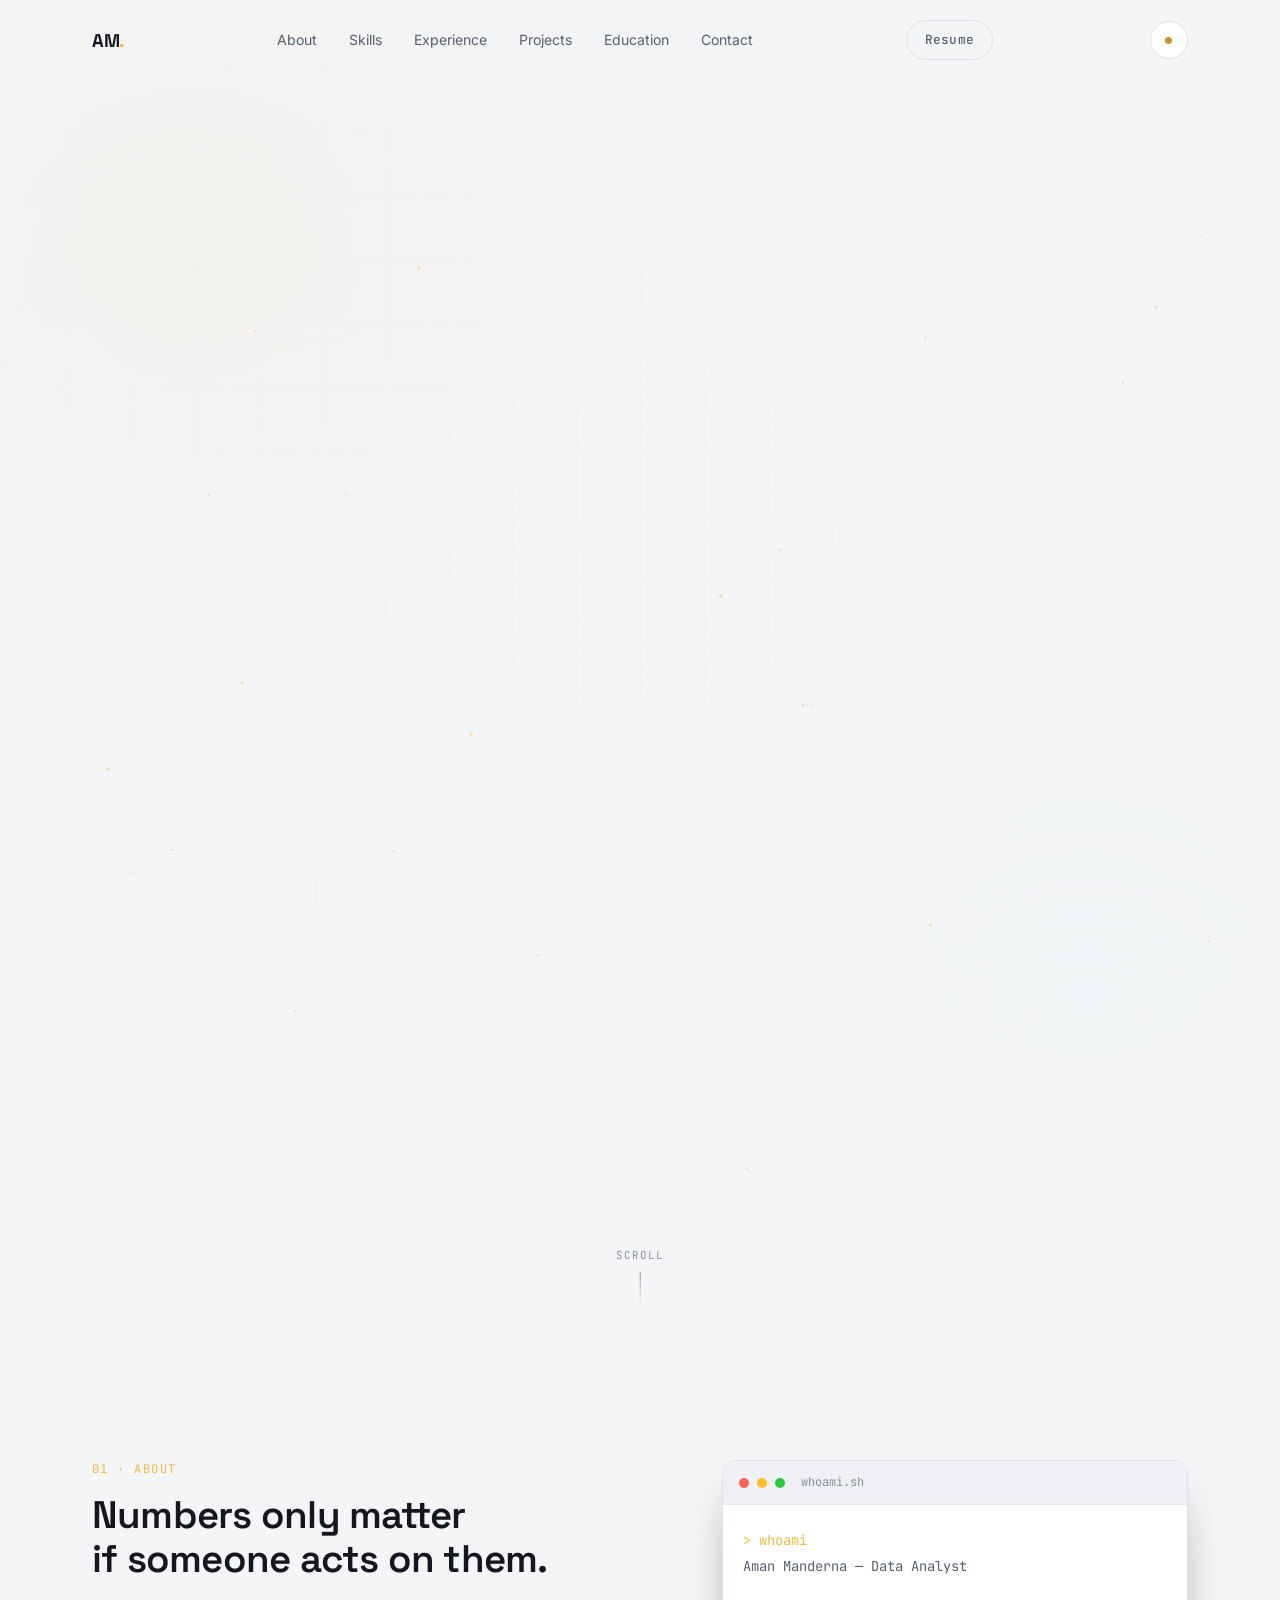
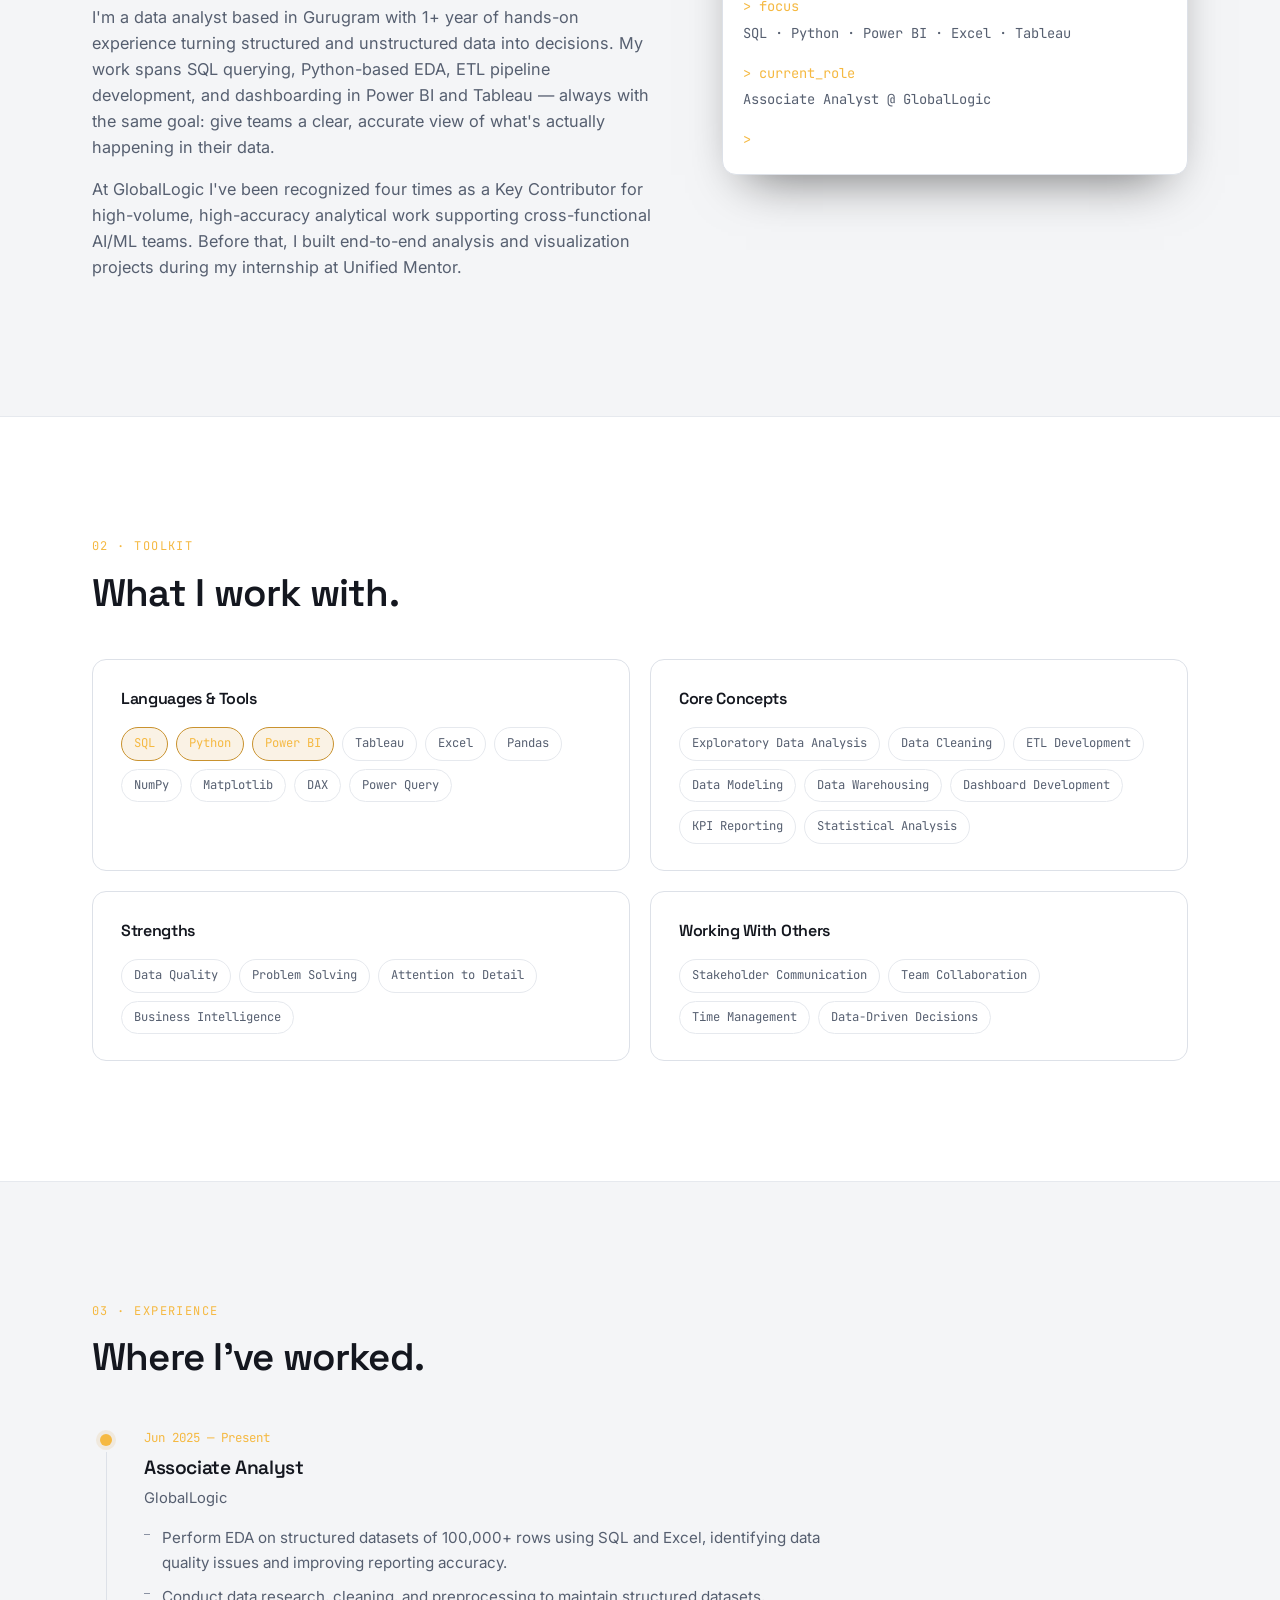
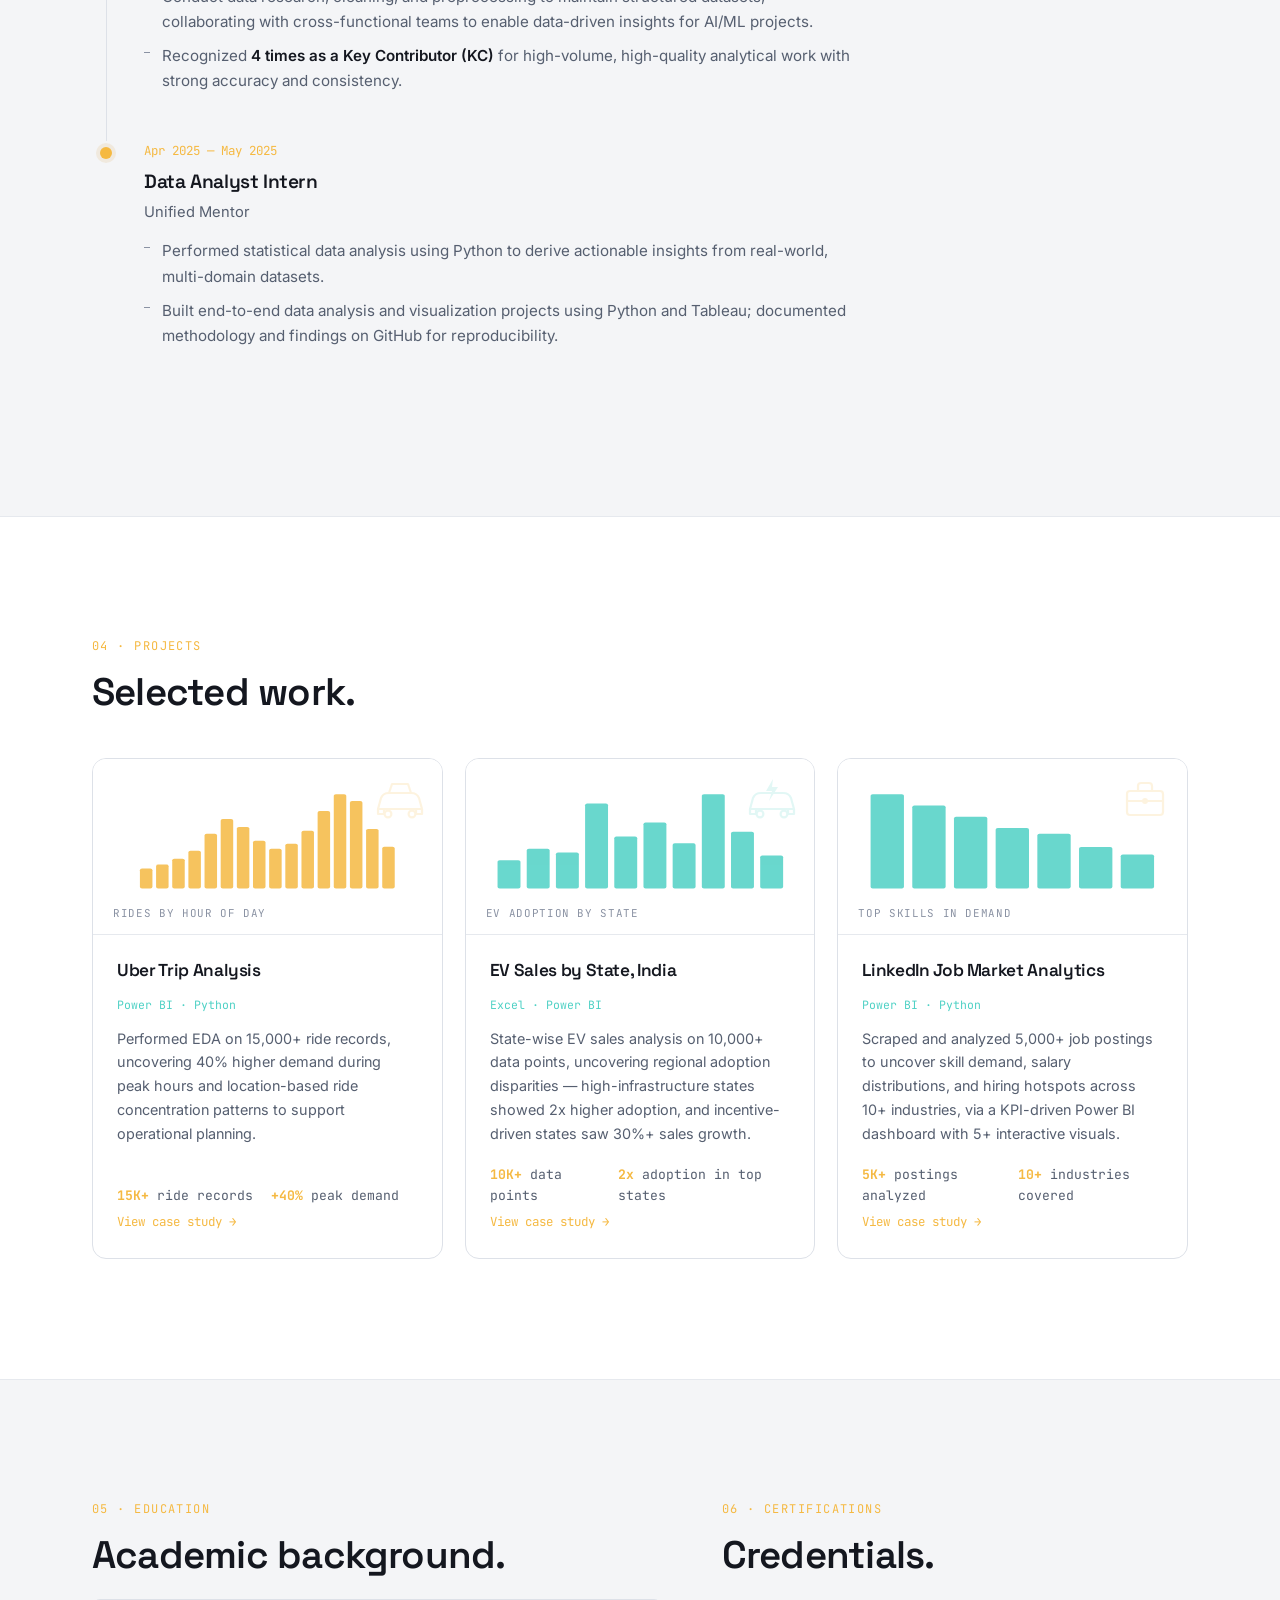
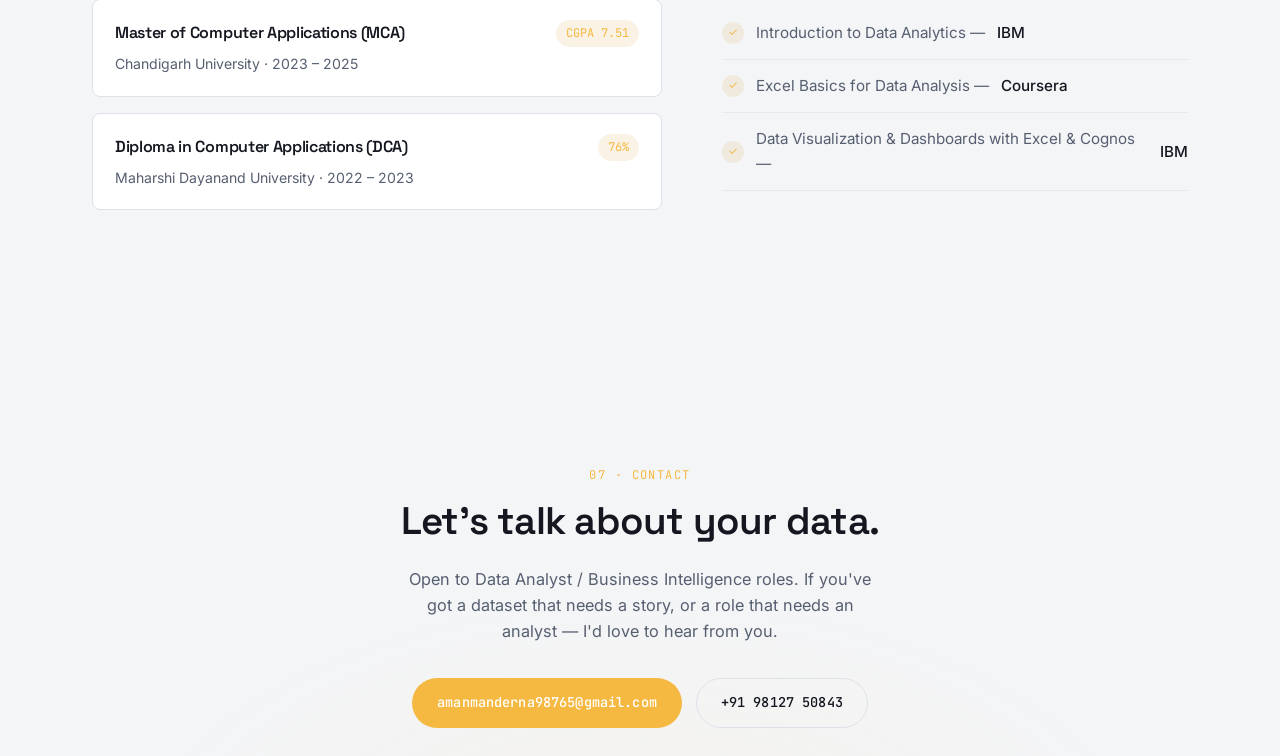
==== index.html @ 49b75676 "Add files via upload" ====
<!DOCTYPE html>
<html lang="en">
<head>
<script>
  (function(){
    try{
      var t = localStorage.getItem('aman-theme');
      if(!t){ t = window.matchMedia('(prefers-color-scheme: light)').matches ? 'light' : 'dark'; }
      if(t === 'light'){ document.documentElement.setAttribute('data-theme', 'light'); }
    }catch(e){}
  })();
</script>
<meta charset="UTF-8">
<meta name="viewport" content="width=device-width, initial-scale=1.0">
<title>Aman Manderna — Data Analyst</title>
<meta name="description" content="Aman Manderna — Data Analyst specializing in SQL, Python, Power BI and dashboard development.">
<link rel="preconnect" href="https://fonts.googleapis.com">
<link rel="preconnect" href="https://fonts.gstatic.com" crossorigin>
<link href="https://fonts.googleapis.com/css2?family=Space+Grotesk:wght@400;500;600;700&family=Inter:wght@400;500;600&family=JetBrains+Mono:wght@400;500;600&display=swap" rel="stylesheet">
<link rel="stylesheet" href="style.css">

<!-- Google tag (gtag.js) -->
<script async src="https://www.googletagmanager.com/gtag/js?id=G-N0T9WGLBBM"></script>
<script>
  window.dataLayer = window.dataLayer || [];
  function gtag(){dataLayer.push(arguments);}
  gtag('js', new Date());
  gtag('config', 'G-N0T9WGLBBM');
</script>
</head>
<body>

<div class="grain"></div>

<!-- ============ NAV ============ -->
<nav class="nav" id="nav">
  <div class="nav-inner">
    <a href="#top" class="logo">AM<span class="logo-dot">.</span></a>
    <ul class="nav-links">
      <li><a href="#about">About</a></li>
      <li><a href="#skills">Skills</a></li>
      <li><a href="#experience">Experience</a></li>
      <li><a href="#projects">Projects</a></li>
      <li><a href="#education">Education</a></li>
      <li><a href="#contact">Contact</a></li>
    </ul>
    <a href="assets/Aman_Manderna_Resume.pdf" download class="btn btn-ghost nav-cta">Resume</a>
    <button class="theme-toggle" id="themeToggle" aria-label="Toggle day/night mode">
      <svg class="icon-moon" viewBox="0 0 24 24" fill="currentColor"><path d="M21 12.79A9 9 0 1 1 11.21 3 7 7 0 0 0 21 12.79z"/></svg>
      <svg class="icon-sun" viewBox="0 0 24 24" fill="currentColor"><circle cx="12" cy="12" r="5"/><path d="M12 1v3M12 20v3M4.22 4.22l2.12 2.12M17.66 17.66l2.12 2.12M1 12h3M20 12h3M4.22 19.78l2.12-2.12M17.66 6.34l2.12-2.12"/></svg>
    </button>
    <button class="nav-toggle" id="navToggle" aria-label="Toggle menu">
      <span></span><span></span><span></span>
    </button>
  </div>
</nav>

<!-- ============ HERO ============ -->
<header class="hero" id="top">
  <div class="hero-video-wrap">
    <video class="hero-video" autoplay muted loop playsinline preload="auto">
      <source src="assets/hero-video.mp4" type="video/mp4">
    </video>
    <div class="hero-video-scrim"></div>
  </div>
  <canvas id="particles" class="particles"></canvas>
  <div class="hero-inner">
    <div class="hero-left">
      <p class="eyebrow"><span class="status-dot"></span>Available for opportunities</p>
      <h1 class="hero-title">Aman<br>Manderna</h1>
      <p class="hero-role">Data Analyst — SQL · Python · Power BI</p>
      <p class="hero-sub">I turn raw, messy, six-figure-row datasets into dashboards and decisions.
      Currently analyzing 100K+ record datasets at GlobalLogic, with a track record of cutting
      processing time by 75% and lifting KPI tracking accuracy by 35%.</p>
      <div class="hero-cta">
        <a href="#projects" class="btn btn-primary">View Projects</a>
        <a href="assets/Aman_Manderna_Resume.pdf" download class="btn btn-outline">Download Résumé</a>
      </div>
      <div class="hero-links">
        <a href="mailto:amanmanderna98765@gmail.com" aria-label="Email">Email</a>
        <span class="dot-sep">·</span>
        <a href="https://linkedin.com/in/AmanManderna" target="_blank" rel="noopener" aria-label="LinkedIn">LinkedIn</a>
        <span class="dot-sep">·</span>
        <a href="https://github.com/AmanManderna" target="_blank" rel="noopener" aria-label="GitHub">GitHub</a>
      </div>
    </div>

    <div class="hero-right">
      <div class="dashboard-card" id="dashCard">
        <div class="dashboard-head">
          <div class="dash-title">
            <span class="pulse"></span>
            <span>impact_metrics.live</span>
          </div>
          <div class="dash-tag">real-time</div>
        </div>

        <div class="stat-grid">
          <div class="stat">
            <div class="stat-num" data-count="75" data-suffix="%">0%</div>
            <div class="stat-label">Faster data pipelines</div>
          </div>
          <div class="stat">
            <div class="stat-num" data-count="60" data-suffix="%">0%</div>
            <div class="stat-label">ETL efficiency gained</div>
          </div>
          <div class="stat">
            <div class="stat-num" data-count="35" data-suffix="%">0%</div>
            <div class="stat-label">KPI tracking accuracy</div>
          </div>
          <div class="stat">
            <div class="stat-num" data-count="100" data-suffix="K+">0</div>
            <div class="stat-label">Rows analyzed</div>
          </div>
        </div>

        <div class="chart-wrap">
          <div class="chart-label">
            <span>Rows processed / month</span>
            <span class="chart-trend">▲ 40%</span>
          </div>
          <svg viewBox="0 0 320 90" class="mini-chart" preserveAspectRatio="none">
            <defs>
              <linearGradient id="chartFill" x1="0" y1="0" x2="0" y2="1">
                <stop offset="0%" stop-color="var(--accent)" stop-opacity="0.35"/>
                <stop offset="100%" stop-color="var(--accent)" stop-opacity="0"/>
              </linearGradient>
            </defs>
            <polyline class="chart-area" fill="url(#chartFill)"
              points="0,70 40,64 80,66 120,50 160,52 200,34 240,38 280,18 320,12 320,90 0,90" />
            <polyline class="chart-line" fill="none"
              points="0,70 40,64 80,66 120,50 160,52 200,34 240,38 280,18 320,12" />
          </svg>
        </div>
      </div>
    </div>
  </div>
  <div class="scroll-cue"><span>scroll</span><div class="scroll-line"></div></div>
</header>

<main>

<!-- ============ ABOUT ============ -->
<section class="section" id="about">
  <div class="section-inner about-grid">
    <div class="section-head">
      <p class="eyebrow-sm">01 · About</p>
      <h2 class="section-title">Numbers only matter<br>if someone acts on them.</h2>
      <p class="section-text">
        I'm a data analyst based in Gurugram with 1+ year of hands-on experience turning
        structured and unstructured data into decisions. My work spans SQL querying, Python-based
        EDA, ETL pipeline development, and dashboarding in Power BI and Tableau — always with the
        same goal: give teams a clear, accurate view of what's actually happening in their data.
      </p>
      <p class="section-text">
        At GlobalLogic I've been recognized four times as a Key Contributor for high-volume,
        high-accuracy analytical work supporting cross-functional AI/ML teams. Before that, I
        built end-to-end analysis and visualization projects during my internship at Unified Mentor.
      </p>
    </div>

    <div class="terminal">
      <div class="terminal-bar">
        <span class="dot red"></span><span class="dot yellow"></span><span class="dot green"></span>
        <span class="terminal-title">whoami.sh</span>
      </div>
      <div class="terminal-body" id="terminalBody"></div>
    </div>
  </div>
</section>

<!-- ============ SKILLS ============ -->
<section class="section section-alt" id="skills">
  <div class="section-inner">
    <p class="eyebrow-sm">02 · Toolkit</p>
    <h2 class="section-title">What I work with.</h2>

    <div class="skills-grid">
      <div class="skill-card">
        <h3>Languages &amp; Tools</h3>
        <div class="tags">
          <span class="tag tag-accent">SQL</span>
          <span class="tag tag-accent">Python</span>
          <span class="tag tag-accent">Power BI</span>
          <span class="tag">Tableau</span>
          <span class="tag">Excel</span>
          <span class="tag">Pandas</span>
          <span class="tag">NumPy</span>
          <span class="tag">Matplotlib</span>
          <span class="tag">DAX</span>
          <span class="tag">Power Query</span>
        </div>
      </div>

      <div class="skill-card">
        <h3>Core Concepts</h3>
        <div class="tags">
          <span class="tag">Exploratory Data Analysis</span>
          <span class="tag">Data Cleaning</span>
          <span class="tag">ETL Development</span>
          <span class="tag">Data Modeling</span>
          <span class="tag">Data Warehousing</span>
          <span class="tag">Dashboard Development</span>
          <span class="tag">KPI Reporting</span>
          <span class="tag">Statistical Analysis</span>
        </div>
      </div>

      <div class="skill-card">
        <h3>Strengths</h3>
        <div class="tags">
          <span class="tag">Data Quality</span>
          <span class="tag">Problem Solving</span>
          <span class="tag">Attention to Detail</span>
          <span class="tag">Business Intelligence</span>
        </div>
      </div>

      <div class="skill-card">
        <h3>Working With Others</h3>
        <div class="tags">
          <span class="tag">Stakeholder Communication</span>
          <span class="tag">Team Collaboration</span>
          <span class="tag">Time Management</span>
          <span class="tag">Data-Driven Decisions</span>
        </div>
      </div>
    </div>
  </div>
</section>

<!-- ============ EXPERIENCE ============ -->
<section class="section" id="experience">
  <div class="section-inner">
    <p class="eyebrow-sm">03 · Experience</p>
    <h2 class="section-title">Where I've worked.</h2>

    <div class="timeline">
      <div class="timeline-item">
        <div class="timeline-marker">
          <span class="timeline-dot"></span>
          <span class="timeline-track"></span>
        </div>
        <div class="timeline-content">
          <div class="timeline-date">Jun 2025 — Present</div>
          <h3 class="timeline-role">Associate Analyst</h3>
          <div class="timeline-org">GlobalLogic</div>
          <ul class="timeline-list">
            <li>Perform EDA on structured datasets of 100,000+ rows using SQL and Excel, identifying data quality issues and improving reporting accuracy.</li>
            <li>Conduct data research, cleaning, and preprocessing to maintain structured datasets, collaborating with cross-functional teams to enable data-driven insights for AI/ML projects.</li>
            <li>Recognized <strong>4 times as a Key Contributor (KC)</strong> for high-volume, high-quality analytical work with strong accuracy and consistency.</li>
          </ul>
        </div>
      </div>

      <div class="timeline-item">
        <div class="timeline-marker">
          <span class="timeline-dot"></span>
        </div>
        <div class="timeline-content">
          <div class="timeline-date">Apr 2025 — May 2025</div>
          <h3 class="timeline-role">Data Analyst Intern</h3>
          <div class="timeline-org">Unified Mentor</div>
          <ul class="timeline-list">
            <li>Performed statistical data analysis using Python to derive actionable insights from real-world, multi-domain datasets.</li>
            <li>Built end-to-end data analysis and visualization projects using Python and Tableau; documented methodology and findings on GitHub for reproducibility.</li>
          </ul>
        </div>
      </div>
    </div>
  </div>
</section>

<!-- ============ PROJECTS ============ -->
<section class="section section-alt" id="projects">
  <div class="section-inner">
    <p class="eyebrow-sm">04 · Projects</p>
    <h2 class="section-title">Selected work.</h2>

    <div class="projects-grid">

      <!-- Project 1 -->
      <article class="project-card project-card-link">
        <a href="project-uber.html" class="project-card-anchor" aria-label="View Uber Trip Analysis case study"></a>
        <div class="project-visual">
          <svg viewBox="0 0 56 56" class="project-visual-icon" style="color: var(--accent)" fill="none" stroke="currentColor" stroke-width="2.2" stroke-linecap="round" stroke-linejoin="round">
            <path d="M6 38 L9 27 Q11 22 17 22 L39 22 Q45 22 47 27 L50 38"/>
            <path d="M6 38 L6 43 L12 43 L12 38 M44 38 L44 43 L50 43 L50 38"/>
            <path d="M6 38 L50 38"/>
            <circle cx="16" cy="43" r="3.4"/>
            <circle cx="40" cy="43" r="3.4"/>
            <path d="M17 22 L20 13 L36 13 L39 22"/>
          </svg>
          <svg viewBox="0 0 300 140" class="project-chart" preserveAspectRatio="none">
            <g class="bars bars-uber"></g>
          </svg>
          <div class="project-visual-label">Rides by hour of day</div>
        </div>
        <div class="project-body">
          <div class="project-top">
            <h3>Uber Trip Analysis</h3>
            <span class="project-tools">Power BI · Python</span>
          </div>
          <p>Performed EDA on 15,000+ ride records, uncovering 40% higher demand during peak
          hours and location-based ride concentration patterns to support operational planning.</p>
          <div class="project-stats">
            <span><strong>15K+</strong> ride records</span>
            <span><strong>+40%</strong> peak demand</span>
          </div>
          <span class="project-cta">View case study →</span>
        </div>
      </article>

      <!-- Project 2 -->
      <article class="project-card project-card-link">
        <a href="project-ev.html" class="project-card-anchor" aria-label="View EV Sales case study"></a>
        <div class="project-visual">
          <svg viewBox="0 0 56 56" class="project-visual-icon" style="color: var(--cyan)" fill="none" stroke="currentColor" stroke-width="2.2" stroke-linecap="round" stroke-linejoin="round">
            <path d="M6 38 L9 27 Q11 22 17 22 L39 22 Q45 22 47 27 L50 38"/>
            <path d="M6 38 L6 43 L12 43 L12 38 M44 38 L44 43 L50 43 L50 38"/>
            <path d="M6 38 L50 38"/>
            <circle cx="16" cy="43" r="3.4"/>
            <circle cx="40" cy="43" r="3.4"/>
            <path d="M29 8 L22 20 L28 20 L25 30 L34 16 L28 16 Z" fill="currentColor" stroke="none"/>
          </svg>
          <svg viewBox="0 0 300 140" class="project-chart" preserveAspectRatio="none">
            <g class="bars bars-ev"></g>
          </svg>
          <div class="project-visual-label">EV adoption by state</div>
        </div>
        <div class="project-body">
          <div class="project-top">
            <h3>EV Sales by State, India</h3>
            <span class="project-tools">Excel · Power BI</span>
          </div>
          <p>State-wise EV sales analysis on 10,000+ data points, uncovering regional adoption
          disparities — high-infrastructure states showed 2x higher adoption, and incentive-driven
          states saw 30%+ sales growth.</p>
          <div class="project-stats">
            <span><strong>10K+</strong> data points</span>
            <span><strong>2x</strong> adoption in top states</span>
          </div>
          <span class="project-cta">View case study →</span>
        </div>
      </article>

      <!-- Project 3 -->
      <article class="project-card project-card-link">
        <a href="project-linkedin.html" class="project-card-anchor" aria-label="View LinkedIn Job Market Analytics case study"></a>
        <div class="project-visual">
          <svg viewBox="0 0 56 56" class="project-visual-icon" style="color: var(--accent)" fill="none" stroke="currentColor" stroke-width="2.2" stroke-linecap="round" stroke-linejoin="round">
            <rect x="10" y="20" width="36" height="24" rx="3"/>
            <path d="M21 20 L21 15 Q21 12 24 12 L32 12 Q35 12 35 15 L35 20"/>
            <path d="M10 30 L46 30"/>
            <circle cx="28" cy="30" r="3" fill="currentColor" stroke="none"/>
          </svg>
          <svg viewBox="0 0 300 140" class="project-chart" preserveAspectRatio="none">
            <g class="bars bars-linkedin"></g>
          </svg>
          <div class="project-visual-label">Top skills in demand</div>
        </div>
        <div class="project-body">
          <div class="project-top">
            <h3>LinkedIn Job Market Analytics</h3>
            <span class="project-tools">Power BI · Python</span>
          </div>
          <p>Scraped and analyzed 5,000+ job postings to uncover skill demand, salary
          distributions, and hiring hotspots across 10+ industries, via a KPI-driven Power BI
          dashboard with 5+ interactive visuals.</p>
          <div class="project-stats">
            <span><strong>5K+</strong> postings analyzed</span>
            <span><strong>10+</strong> industries covered</span>
          </div>
          <span class="project-cta">View case study →</span>
        </div>
      </article>

    </div>
  </div>
</section>

<!-- ============ EDUCATION & CERTS ============ -->
<section class="section" id="education">
  <div class="section-inner edu-grid">
    <div>
      <p class="eyebrow-sm">05 · Education</p>
      <h2 class="section-title">Academic background.</h2>

      <div class="edu-card">
        <div class="edu-top">
          <h3>Master of Computer Applications (MCA)</h3>
          <span class="edu-score">CGPA 7.51</span>
        </div>
        <div class="edu-org">Chandigarh University · 2023 – 2025</div>
      </div>

      <div class="edu-card">
        <div class="edu-top">
          <h3>Diploma in Computer Applications (DCA)</h3>
          <span class="edu-score">76%</span>
        </div>
        <div class="edu-org">Maharshi Dayanand University · 2022 – 2023</div>
      </div>
    </div>

    <div>
      <p class="eyebrow-sm">06 · Certifications</p>
      <h2 class="section-title">Credentials.</h2>
      <ul class="cert-list">
        <li><span class="cert-mark">✓</span> Introduction to Data Analytics — <em>IBM</em></li>
        <li><span class="cert-mark">✓</span> Excel Basics for Data Analysis — <em>Coursera</em></li>
        <li><span class="cert-mark">✓</span> Data Visualization &amp; Dashboards with Excel &amp; Cognos — <em>IBM</em></li>
      </ul>
    </div>
  </div>
</section>

<!-- ============ CONTACT ============ -->
<section class="section contact" id="contact">
  <div class="section-inner contact-inner">
    <p class="eyebrow-sm">07 · Contact</p>
    <h2 class="section-title contact-title">Let's talk about your data.</h2>
    <p class="section-text contact-text">
      Open to Data Analyst / Business Intelligence roles. If you've got a dataset that needs a
      story, or a role that needs an analyst — I'd love to hear from you.
    </p>
    <div class="contact-actions">
      <a href="mailto:amanmanderna98765@gmail.com" class="btn btn-primary">amanmanderna98765@gmail.com</a>
      <a href="tel:+919812750843" class="btn btn-outline">+91 98127 50843</a>
    </div>
    <div class="contact-socials">
      <a href="https://linkedin.com/in/AmanManderna" target="_blank" rel="noopener">LinkedIn ↗</a>
      <a href="https://github.com/AmanManderna" target="_blank" rel="noopener">GitHub ↗</a>
      <a href="assets/Aman_Manderna_Resume.pdf" download>Download Résumé ↓</a>
    </div>
  </div>
</section>

</main>

<footer class="footer">
  <div class="footer-inner">
    <span>© 2026 Aman Manderna</span>
    <span class="footer-loc">Gurugram, Haryana, India</span>
  </div>
</footer>

<script src="script.js"></script>
</body>
</html>
---- style.css ----
/* ==========================================================================
   TOKENS
   ========================================================================== */
:root{
  --bg: #0a0d13;
  --bg-alt: #0d1119;
  --surface: #12161f;
  --surface-2: #171c28;
  --border: #232838;
  --border-soft: #1b202e;

  --text: #e9ebf1;
  --text-muted: #8b93a7;
  --text-dim: #565f75;

  --accent: #f5b942;
  --accent-dim: #b9903a;
  --accent-soft: rgba(245, 185, 66, 0.12);
  --cyan: #4fd1c5;
  --cyan-soft: rgba(79, 209, 197, 0.12);

  --font-display: 'Space Grotesk', sans-serif;
  --font-body: 'Inter', sans-serif;
  --font-mono: 'JetBrains Mono', monospace;

  --container: 1160px;
  --radius: 14px;
  --radius-sm: 8px;

  --ease: cubic-bezier(.16,.84,.44,1);
}

@media (prefers-reduced-motion: reduce){
  *{ animation-duration: 0.01ms !important; animation-iteration-count: 1 !important; transition-duration: 0.01ms !important; scroll-behavior: auto !important; }
}

/* ==========================================================================
   LIGHT MODE (day) — toggled via [data-theme="light"] on <html>
   ========================================================================== */
[data-theme="light"]{
  --bg: #f4f5f7;
  --bg-alt: #ffffff;
  --surface: #ffffff;
  --surface-2: #eef0f3;
  --border: #dde1e8;
  --border-soft: #e6e9ee;

  --text: #14171f;
  --text-muted: #565f70;
  --text-dim: #8a92a3;

  --accent-dim: #c9922e;
  --accent-soft: rgba(212, 150, 40, 0.12);
  --cyan-soft: rgba(30, 150, 140, 0.12);
}
[data-theme="light"] body{ background: var(--bg); }
[data-theme="light"] .grain{ opacity: 0.02; }
[data-theme="light"] .hero-video{ filter: saturate(0.7) brightness(0.7) contrast(1.05); }
[data-theme="light"] .hero-video-scrim{
  background:
    linear-gradient(180deg, rgba(244,245,247,0.6) 0%, rgba(244,245,247,0.82) 55%, var(--bg) 100%),
    radial-gradient(ellipse 60% 50% at 15% 20%, rgba(212,150,40,0.10), transparent 60%),
    radial-gradient(ellipse 55% 45% at 85% 75%, rgba(30,150,140,0.10), transparent 60%);
}
[data-theme="light"] .nav.scrolled{ background: rgba(244,245,247,0.85); }
[data-theme="light"] .btn-primary{ color: #ffffff; }
[data-theme="light"] .terminal-body{ color: #0d7d73; }
[data-theme="light"] ::selection{ background: var(--accent-soft); color: #8a5f1a; }

/* ==========================================================================
   RESET / BASE
   ========================================================================== */
*, *::before, *::after{ box-sizing: border-box; margin: 0; padding: 0; }

html{ scroll-behavior: smooth; }

body{
  background: var(--bg);
  color: var(--text);
  font-family: var(--font-body);
  font-size: 16px;
  line-height: 1.6;
  -webkit-font-smoothing: antialiased;
  overflow-x: hidden;
}

img, svg{ display: block; max-width: 100%; }

a{ color: inherit; text-decoration: none; }

ul{ list-style: none; }

:focus-visible{
  outline: 2px solid var(--accent);
  outline-offset: 3px;
  border-radius: 4px;
}

::selection{ background: var(--accent-soft); color: var(--accent); }

.grain{
  position: fixed; inset: 0; pointer-events: none; z-index: 999;
  opacity: 0.025; mix-blend-mode: overlay;
  background-image: url("data:image/svg+xml,%3Csvg xmlns='http://www.w3.org/2000/svg' width='120' height='120'%3E%3Cfilter id='n'%3E%3CfeTurbulence type='fractalNoise' baseFrequency='0.9' numOctaves='2' stitchTiles='stitch'/%3E%3C/filter%3E%3Crect width='100%25' height='100%25' filter='url(%23n)'/%3E%3C/svg%3E");
}

/* ==========================================================================
   TYPE
   ========================================================================== */
h1, h2, h3{ font-family: var(--font-display); font-weight: 600; letter-spacing: -0.02em; color: var(--text); }

.eyebrow-sm{
  font-family: var(--font-mono);
  font-size: 0.75rem;
  letter-spacing: 0.12em;
  text-transform: uppercase;
  color: var(--accent);
  margin-bottom: 14px;
}

.section-title{
  font-size: clamp(1.7rem, 3vw, 2.4rem);
  line-height: 1.15;
  margin-bottom: 22px;
  max-width: 640px;
}

.section-text{
  color: var(--text-muted);
  font-size: 1.02rem;
  max-width: 560px;
  margin-bottom: 16px;
}

/* ==========================================================================
   LAYOUT HELPERS
   ========================================================================== */
.section{ padding: 120px 0; position: relative; }
.section-alt{ background: var(--bg-alt); border-top: 1px solid var(--border-soft); border-bottom: 1px solid var(--border-soft); }
.section-inner{ max-width: var(--container); margin: 0 auto; padding: 0 32px; }

/* ==========================================================================
   BUTTONS
   ========================================================================== */
.btn{
  display: inline-flex; align-items: center; gap: 8px;
  padding: 13px 24px;
  border-radius: 999px;
  font-family: var(--font-mono);
  font-size: 0.85rem;
  font-weight: 500;
  letter-spacing: 0.01em;
  transition: transform 0.25s var(--ease), background 0.25s var(--ease), border-color 0.25s var(--ease), color .25s var(--ease);
  white-space: nowrap;
  cursor: pointer;
  border: 1px solid transparent;
}
.btn:hover{ transform: translateY(-2px); }

.btn-primary{ background: var(--accent); color: #14100a; }
.btn-primary:hover{ background: #ffc75c; }

.btn-outline{ border-color: var(--border); color: var(--text); }
.btn-outline:hover{ border-color: var(--accent); color: var(--accent); }

.btn-ghost{ border-color: var(--border); color: var(--text-muted); padding: 9px 18px; font-size: 0.8rem; }
.btn-ghost:hover{ border-color: var(--accent); color: var(--accent); }

/* ==========================================================================
   NAV
   ========================================================================== */
.nav{
  position: fixed; top: 0; left: 0; right: 0; z-index: 500;
  padding: 20px 0;
  transition: background 0.3s var(--ease), border-color 0.3s var(--ease), padding 0.3s var(--ease);
  border-bottom: 1px solid transparent;
}
.nav.scrolled{
  background: rgba(10, 13, 19, 0.82);
  backdrop-filter: blur(14px);
  -webkit-backdrop-filter: blur(14px);
  border-color: var(--border-soft);
  padding: 14px 0;
}
.nav-inner{
  max-width: var(--container); margin: 0 auto; padding: 0 32px;
  display: flex; align-items: center; justify-content: space-between; gap: 24px;
}
.logo{ font-family: var(--font-display); font-weight: 700; font-size: 1.15rem; letter-spacing: -0.02em; }
.logo-dot{ color: var(--accent); }

.nav-links{ display: flex; gap: 32px; }
.nav-links a{
  font-size: 0.88rem; color: var(--text-muted);
  transition: color 0.2s var(--ease);
  position: relative;
}
.nav-links a::after{
  content: ""; position: absolute; left: 0; bottom: -4px; width: 0; height: 1px;
  background: var(--accent); transition: width 0.25s var(--ease);
}
.nav-links a:hover{ color: var(--text); }
.nav-links a:hover::after{ width: 100%; }

.nav-cta{ margin-right: 4px; }

.theme-toggle{
  position: relative; width: 38px; height: 38px; border-radius: 50%;
  border: 1px solid var(--border); background: var(--surface);
  display: flex; align-items: center; justify-content: center;
  cursor: pointer; flex-shrink: 0; overflow: hidden;
  transition: border-color 0.25s var(--ease), background 0.25s var(--ease);
}
.theme-toggle:hover{ border-color: var(--accent-dim); }
.theme-toggle svg{
  position: absolute; width: 17px; height: 17px; color: var(--text-muted);
  transition: transform 0.4s var(--ease), opacity 0.4s var(--ease);
}
.theme-toggle .icon-sun{ opacity: 0; transform: scale(0.4) rotate(-90deg); }
.theme-toggle .icon-moon{ opacity: 1; transform: scale(1) rotate(0deg); }
[data-theme="light"] .theme-toggle .icon-sun{ opacity: 1; transform: scale(1) rotate(0deg); color: var(--accent-dim); }
[data-theme="light"] .theme-toggle .icon-moon{ opacity: 0; transform: scale(0.4) rotate(90deg); }

.nav-toggle{ display: none; flex-direction: column; gap: 5px; background: none; border: none; cursor: pointer; padding: 6px; z-index: 501; }
.nav-toggle span{ width: 22px; height: 2px; background: var(--text); transition: all 0.25s var(--ease); }
.nav-toggle.active span:nth-child(1){ transform: translateY(7px) rotate(45deg); }
.nav-toggle.active span:nth-child(2){ opacity: 0; }
.nav-toggle.active span:nth-child(3){ transform: translateY(-7px) rotate(-45deg); }

@media (max-width: 980px){
  .nav-links{
    position: fixed; top: 0; right: 0; height: 100vh; width: min(280px, 78vw);
    background: var(--surface); border-left: 1px solid var(--border);
    flex-direction: column; justify-content: center; align-items: flex-start;
    gap: 28px; padding: 40px; z-index: 500; display: flex;
    transform: translateX(100%); visibility: hidden;
    transition: transform 0.35s var(--ease), visibility 0.35s;
  }
  .nav-links.open{ transform: translateX(0); visibility: visible; }
  .nav-links a{ font-size: 1rem; }
}

/* ==========================================================================
   HERO
   ========================================================================== */
.hero{
  position: relative;
  min-height: 100vh;
  display: flex; align-items: center;
  padding: 140px 0 80px;
  overflow: hidden;
  background:
    radial-gradient(ellipse 60% 50% at 15% 20%, rgba(245,185,66,0.07), transparent 60%),
    radial-gradient(ellipse 55% 45% at 85% 75%, rgba(79,209,197,0.06), transparent 60%),
    var(--bg);
}
.hero::before{
  content: "";
  position: absolute; inset: 0; z-index: 1;
  background-image:
    linear-gradient(var(--border-soft) 1px, transparent 1px),
    linear-gradient(90deg, var(--border-soft) 1px, transparent 1px);
  background-size: 64px 64px;
  mask-image: radial-gradient(ellipse 70% 60% at 50% 40%, black, transparent 80%);
  opacity: 0.35;
  pointer-events: none;
}

.hero-video-wrap{
  position: absolute; inset: 0; z-index: 0; overflow: hidden;
}
.hero-video{
  position: absolute; top: 50%; left: 50%; transform: translate(-50%, -50%);
  min-width: 100%; min-height: 100%; width: auto; height: auto;
  object-fit: cover; filter: saturate(0.6) brightness(0.55) contrast(1.05);
}
.hero-video-scrim{
  position: absolute; inset: 0;
  background:
    linear-gradient(180deg, rgba(10,13,19,0.55) 0%, rgba(10,13,19,0.75) 55%, var(--bg) 100%),
    radial-gradient(ellipse 60% 50% at 15% 20%, rgba(245,185,66,0.10), transparent 60%),
    radial-gradient(ellipse 55% 45% at 85% 75%, rgba(79,209,197,0.10), transparent 60%);
}
.particles{ z-index: 1; }
.hero-inner{ z-index: 2; }
.scroll-cue{ z-index: 2; }

.hero-inner{
  position: relative; z-index: 2;
  max-width: var(--container); margin: 0 auto; padding: 0 32px;
  display: grid; grid-template-columns: 1.05fr 0.95fr; gap: 60px; align-items: center;
}

.eyebrow{
  display: inline-flex; align-items: center; gap: 8px;
  font-family: var(--font-mono); font-size: 0.8rem; color: var(--text-muted);
  border: 1px solid var(--border); padding: 6px 14px; border-radius: 999px;
  margin-bottom: 28px;
}
.status-dot{
  width: 7px; height: 7px; border-radius: 50%; background: #5fe36c;
  box-shadow: 0 0 0 0 rgba(95,227,108,0.6);
  animation: pulseDot 2.2s infinite;
}
@keyframes pulseDot{
  0%{ box-shadow: 0 0 0 0 rgba(95,227,108,0.55); }
  70%{ box-shadow: 0 0 0 7px rgba(95,227,108,0); }
  100%{ box-shadow: 0 0 0 0 rgba(95,227,108,0); }
}

.hero-title{
  font-size: clamp(2.6rem, 6vw, 4.4rem);
  line-height: 0.98;
  margin-bottom: 20px;
}

.hero-role{
  font-family: var(--font-mono);
  color: var(--accent);
  font-size: 1.05rem;
  margin-bottom: 22px;
}

.hero-sub{
  color: var(--text-muted);
  font-size: 1.05rem;
  max-width: 520px;
  margin-bottom: 34px;
}

.hero-cta{ display: flex; gap: 14px; flex-wrap: wrap; margin-bottom: 34px; }

.hero-links{ font-family: var(--font-mono); font-size: 0.85rem; color: var(--text-dim); }
.hero-links a{ color: var(--text-muted); transition: color 0.2s var(--ease); }
.hero-links a:hover{ color: var(--accent); }
.dot-sep{ margin: 0 8px; color: var(--text-dim); }

/* ---- Dashboard card (signature element) ---- */
.hero-right{ perspective: 1400px; }

.dashboard-card{
  background: linear-gradient(180deg, var(--surface), var(--surface-2));
  border: 1px solid var(--border);
  border-radius: var(--radius);
  padding: 26px;
  box-shadow: 0 30px 60px -20px rgba(0,0,0,0.55), 0 0 0 1px rgba(255,255,255,0.02) inset;
  transform-style: preserve-3d;
  transition: transform 0.15s ease-out;
  will-change: transform;
}

.dashboard-head{
  display: flex; align-items: center; justify-content: space-between;
  margin-bottom: 22px; padding-bottom: 18px; border-bottom: 1px solid var(--border-soft);
}
.dash-title{
  display: flex; align-items: center; gap: 9px;
  font-family: var(--font-mono); font-size: 0.82rem; color: var(--text-muted);
}
.pulse{
  width: 8px; height: 8px; border-radius: 50%; background: var(--accent);
  box-shadow: 0 0 8px 1px var(--accent);
}
.dash-tag{
  font-family: var(--font-mono); font-size: 0.68rem; letter-spacing: 0.08em;
  color: var(--cyan); background: var(--cyan-soft);
  padding: 4px 10px; border-radius: 999px; text-transform: uppercase;
}

.stat-grid{
  display: grid; grid-template-columns: 1fr 1fr; gap: 18px;
  margin-bottom: 24px;
}
.stat-num{
  font-family: var(--font-mono); font-weight: 600;
  font-size: 2rem; color: var(--text); letter-spacing: -0.02em;
}
.stat-label{ font-size: 0.78rem; color: var(--text-muted); margin-top: 4px; }

.chart-wrap{
  background: var(--bg-alt);
  border: 1px solid var(--border-soft);
  border-radius: var(--radius-sm);
  padding: 16px 18px 10px;
}
.chart-label{
  display: flex; justify-content: space-between;
  font-family: var(--font-mono); font-size: 0.72rem; color: var(--text-dim);
  margin-bottom: 10px;
}
.chart-trend{ color: var(--accent); }
.mini-chart{ width: 100%; height: 70px; }
.chart-line{ stroke: var(--accent); stroke-width: 2; stroke-linecap: round; stroke-linejoin: round; }

/* scroll cue */
.scroll-cue{
  position: absolute; bottom: 34px; left: 50%; transform: translateX(-50%);
  display: flex; flex-direction: column; align-items: center; gap: 8px;
  font-family: var(--font-mono); font-size: 0.68rem; letter-spacing: 0.1em;
  color: var(--text-dim); text-transform: uppercase; z-index: 2;
}
.scroll-line{ width: 1px; height: 34px; background: linear-gradient(var(--text-dim), transparent); overflow: hidden; position: relative; }
.scroll-line::after{
  content: ""; position: absolute; top: -100%; left: 0; width: 100%; height: 100%;
  background: linear-gradient(var(--accent), transparent);
  animation: scrollLine 1.8s infinite ease-in-out;
}
@keyframes scrollLine{ to{ top: 100%; } }

/* ==========================================================================
   ABOUT
   ========================================================================== */
.about-grid{
  display: grid; grid-template-columns: 1.1fr 0.9fr; gap: 60px; align-items: start;
}

.terminal{
  background: var(--surface);
  border: 1px solid var(--border);
  border-radius: var(--radius);
  overflow: hidden;
  box-shadow: 0 24px 50px -24px rgba(0,0,0,0.6);
}
.terminal-bar{
  display: flex; align-items: center; gap: 8px;
  padding: 12px 16px; background: var(--surface-2); border-bottom: 1px solid var(--border-soft);
}
.terminal-bar .dot{ width: 10px; height: 10px; border-radius: 50%; }
.dot.red{ background: #ff5f56; } .dot.yellow{ background: #ffbd2e; } .dot.green{ background: #27c93f; }
.terminal-title{ margin-left: 8px; font-family: var(--font-mono); font-size: 0.75rem; color: var(--text-dim); }
.terminal-body{
  padding: 22px 20px; font-family: var(--font-mono); font-size: 0.86rem; line-height: 1.9;
  color: var(--cyan); min-height: 220px;
  white-space: pre-wrap;
}

/* ==========================================================================
   SKILLS
   ========================================================================== */
.skills-grid{
  display: grid; grid-template-columns: repeat(2, 1fr); gap: 20px; margin-top: 44px;
}
.skill-card{
  background: var(--surface);
  border: 1px solid var(--border);
  border-radius: var(--radius);
  padding: 26px 28px;
  transition: border-color 0.25s var(--ease), transform 0.25s var(--ease);
}
.skill-card:hover{ border-color: var(--accent-dim); transform: translateY(-3px); }
.skill-card h3{ font-size: 1rem; margin-bottom: 16px; color: var(--text); }
.tags{ display: flex; flex-wrap: wrap; gap: 8px; }
.tag{
  font-family: var(--font-mono); font-size: 0.76rem;
  padding: 6px 12px; border-radius: 999px;
  border: 1px solid var(--border-soft); color: var(--text-muted);
  background: var(--bg-alt);
}
.tag-accent{ border-color: var(--accent-dim); color: var(--accent); background: var(--accent-soft); }

/* ==========================================================================
   EXPERIENCE / TIMELINE
   ========================================================================== */
.timeline{ margin-top: 48px; max-width: 760px; }
.timeline-item{ display: grid; grid-template-columns: 28px 1fr; gap: 24px; }
.timeline-marker{ display: flex; flex-direction: column; align-items: center; }
.timeline-dot{
  width: 12px; height: 12px; border-radius: 50%; background: var(--accent);
  box-shadow: 0 0 0 4px var(--accent-soft); margin-top: 6px; flex-shrink: 0;
}
.timeline-track{ width: 1px; flex: 1; background: var(--border); margin-top: 6px; }
.timeline-content{ padding-bottom: 48px; }
.timeline-date{ font-family: var(--font-mono); font-size: 0.78rem; color: var(--accent); margin-bottom: 6px; }
.timeline-role{ font-size: 1.2rem; margin-bottom: 3px; }
.timeline-org{ color: var(--text-muted); font-size: 0.92rem; margin-bottom: 14px; }
.timeline-list{ display: flex; flex-direction: column; gap: 9px; }
.timeline-list li{
  position: relative; padding-left: 18px; color: var(--text-muted); font-size: 0.95rem; line-height: 1.65;
}
.timeline-list li::before{
  content: ""; position: absolute; left: 0; top: 9px; width: 6px; height: 1px; background: var(--text-dim);
}
.timeline-list strong{ color: var(--text); font-weight: 600; }

/* ==========================================================================
   PROJECTS
   ========================================================================== */
.projects-grid{
  display: grid; grid-template-columns: repeat(3, 1fr); gap: 22px; margin-top: 44px;
}
.project-card{
  background: var(--surface);
  border: 1px solid var(--border);
  border-radius: var(--radius);
  overflow: hidden;
  display: flex; flex-direction: column;
  transition: transform 0.3s var(--ease), border-color 0.3s var(--ease), box-shadow .3s var(--ease);
}
.project-card:hover{
  transform: translateY(-6px);
  border-color: var(--accent-dim);
  box-shadow: 0 24px 50px -20px rgba(0,0,0,0.55);
}
.project-card-link{ position: relative; cursor: pointer; }
.project-card-anchor{ position: absolute; inset: 0; z-index: 2; }
.project-cta{
  font-family: var(--font-mono); font-size: 0.78rem; color: var(--accent);
  margin-top: 6px; display: inline-block;
}
.project-visual{
  position: relative; padding: 18px 18px 0; background: var(--bg-alt);
  border-bottom: 1px solid var(--border-soft); overflow: hidden;
}
.project-visual-icon{
  position: absolute; top: 12px; right: 14px; width: 56px; height: 56px;
  opacity: 0.16; pointer-events: none;
}
.project-chart{ width: 100%; height: 120px; }
.project-visual-label{
  font-family: var(--font-mono); font-size: 0.68rem; color: var(--text-dim);
  padding: 8px 2px 12px; text-transform: uppercase; letter-spacing: 0.06em;
}
.project-body{ padding: 22px 24px 26px; flex: 1; display: flex; flex-direction: column; }
.project-top{ margin-bottom: 10px; }
.project-top h3{ font-size: 1.08rem; margin-bottom: 6px; }
.project-tools{ font-family: var(--font-mono); font-size: 0.72rem; color: var(--cyan); }
.project-body p{ color: var(--text-muted); font-size: 0.9rem; line-height: 1.65; margin-bottom: 18px; flex: 1; }
.project-stats{ display: flex; gap: 18px; font-size: 0.82rem; color: var(--text-muted); font-family: var(--font-mono); }
.project-stats strong{ color: var(--accent); }

/* bar chart bars (drawn via JS, styled here) */
.bars rect{ fill: var(--accent); opacity: 0.85; }
.bars-ev rect, .bars-linkedin rect{ fill: var(--cyan); }

/* ==========================================================================
   EDUCATION
   ========================================================================== */
.edu-grid{ display: grid; grid-template-columns: 1.1fr 0.9fr; gap: 60px; }
.edu-card{
  background: var(--surface); border: 1px solid var(--border); border-radius: var(--radius-sm);
  padding: 20px 22px; margin-bottom: 16px;
}
.edu-top{ display: flex; justify-content: space-between; align-items: start; gap: 12px; margin-bottom: 6px; }
.edu-top h3{ font-size: 1rem; }
.edu-score{
  font-family: var(--font-mono); font-size: 0.75rem; color: var(--accent);
  background: var(--accent-soft); padding: 4px 10px; border-radius: 999px; white-space: nowrap;
}
.edu-org{ color: var(--text-muted); font-size: 0.88rem; }

.cert-list{ display: flex; flex-direction: column; gap: 14px; margin-top: 44px; }
.cert-list li{
  display: flex; align-items: center; gap: 12px;
  color: var(--text-muted); font-size: 0.95rem;
  padding-bottom: 14px; border-bottom: 1px solid var(--border-soft);
}
.cert-mark{
  width: 22px; height: 22px; border-radius: 50%; background: var(--accent-soft); color: var(--accent);
  display: flex; align-items: center; justify-content: center; font-size: 0.7rem; flex-shrink: 0;
}
.cert-list em{ color: var(--text); font-style: normal; font-weight: 500; }

/* ==========================================================================
   CONTACT
   ========================================================================== */
.contact{
  text-align: center;
  background:
    radial-gradient(ellipse 60% 80% at 50% 100%, rgba(245,185,66,0.06), transparent 70%),
    var(--bg);
}
.contact-inner{ display: flex; flex-direction: column; align-items: center; }
.contact-title{ max-width: 620px; }
.contact-text{ max-width: 480px; margin: 0 auto 34px; }
.contact-actions{ display: flex; gap: 14px; flex-wrap: wrap; justify-content: center; margin-bottom: 30px; }
.contact-socials{ display: flex; gap: 26px; font-family: var(--font-mono); font-size: 0.85rem; color: var(--text-muted); }
.contact-socials a{ transition: color 0.2s var(--ease); }
.contact-socials a:hover{ color: var(--accent); }

/* ==========================================================================
   FOOTER
   ========================================================================== */
.footer{ border-top: 1px solid var(--border-soft); padding: 28px 0; }
.footer-inner{
  max-width: var(--container); margin: 0 auto; padding: 0 32px;
  display: flex; justify-content: space-between;
  font-family: var(--font-mono); font-size: 0.78rem; color: var(--text-dim);
}

/* ==========================================================================
   SCROLL REVEAL
   ========================================================================== */
.reveal{ opacity: 0; transform: translateY(24px); transition: opacity 0.7s var(--ease), transform 0.7s var(--ease); }
.reveal.in{ opacity: 1; transform: translateY(0); }

/* ==========================================================================
   RESPONSIVE
   ========================================================================== */
@media (max-width: 980px){
  .hero-inner{ grid-template-columns: 1fr; gap: 56px; }
  .hero-right{ order: -1; max-width: 460px; }
  .about-grid, .edu-grid{ grid-template-columns: 1fr; gap: 40px; }
  .skills-grid{ grid-template-columns: 1fr; }
  .projects-grid{ grid-template-columns: 1fr; }
  .nav-toggle{ display: flex; }
}

@media (max-width: 640px){
  .section{ padding: 80px 0; }
  .section-inner{ padding: 0 22px; }
  .hero{ padding: 120px 0 60px; }
  .hero-inner{ padding: 0 22px; }
  .nav-inner{ padding: 0 22px; }
  .nav-cta{ display: none; }
  .stat-grid{ gap: 14px; }
  .stat-num{ font-size: 1.6rem; }
  .contact-actions{ flex-direction: column; width: 100%; }
  .contact-actions .btn{ justify-content: center; }
  .footer-inner{ flex-direction: column; gap: 6px; text-align: center; }
}
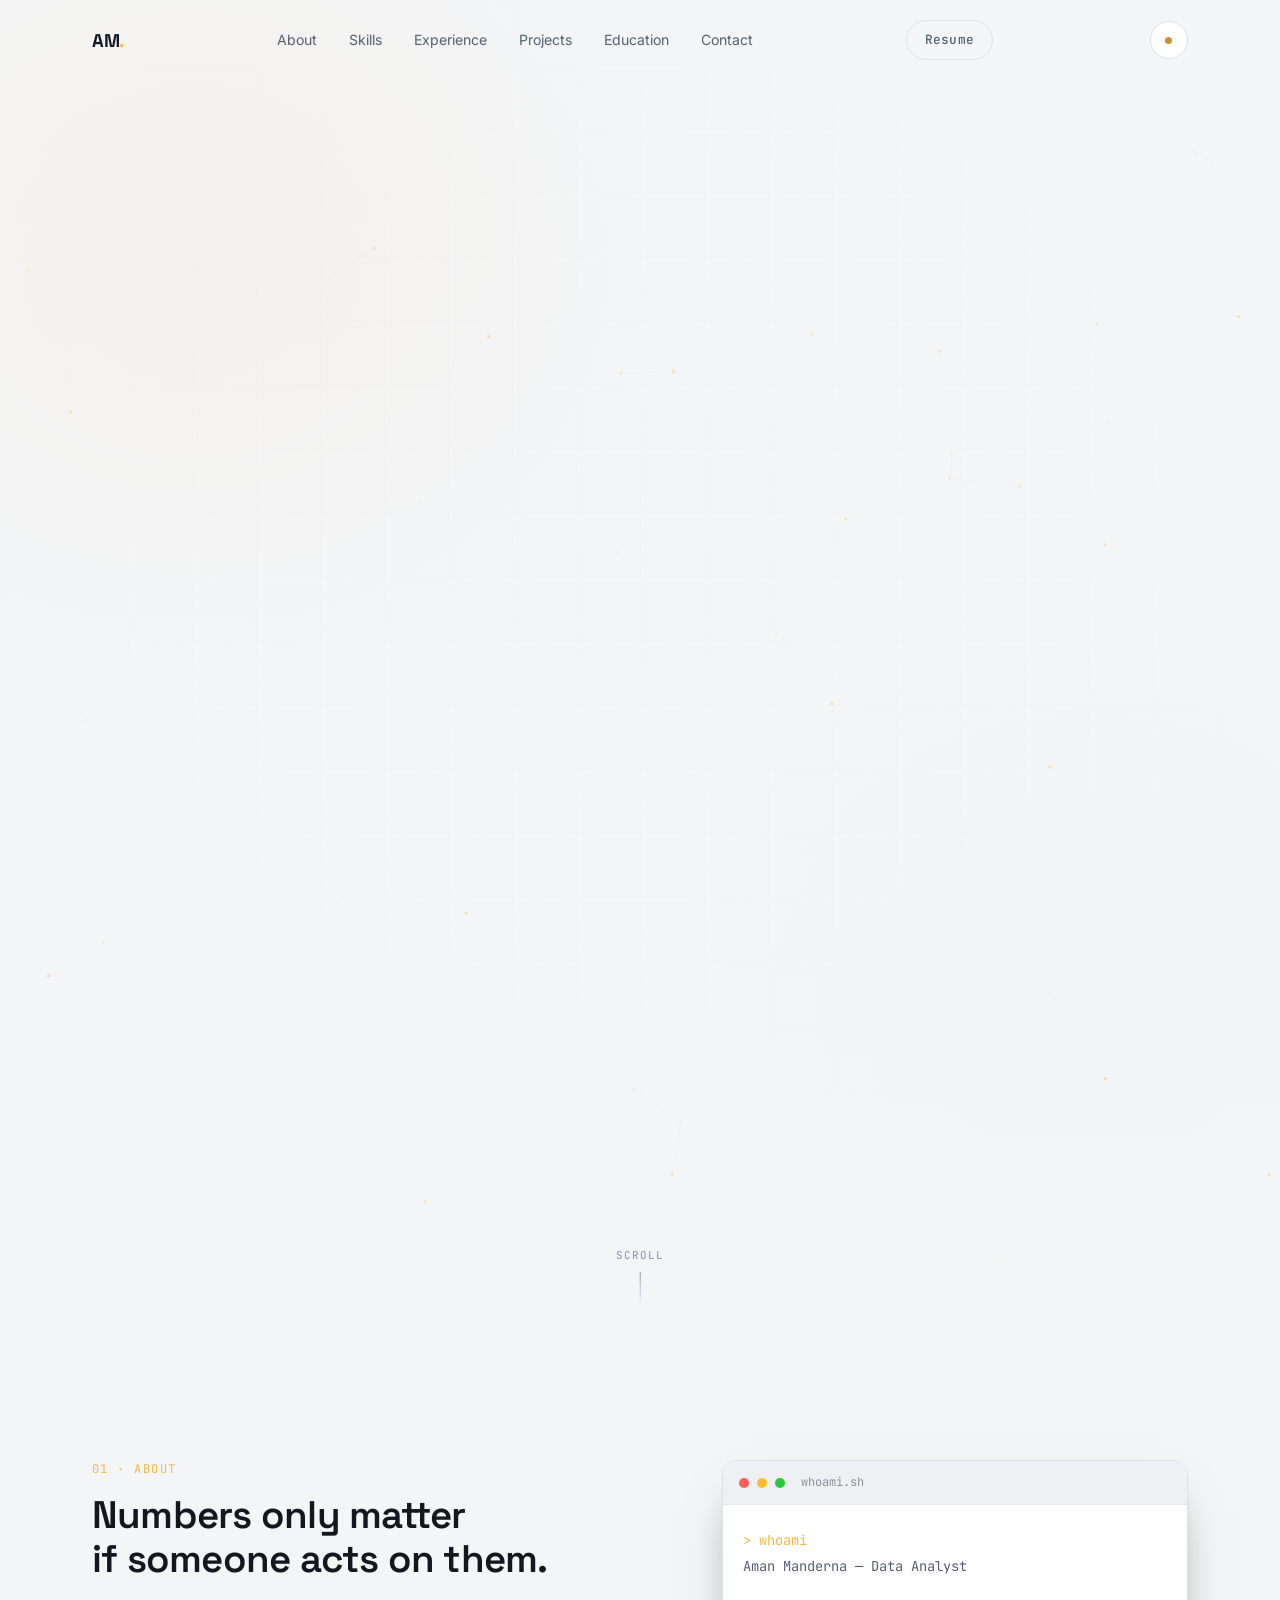
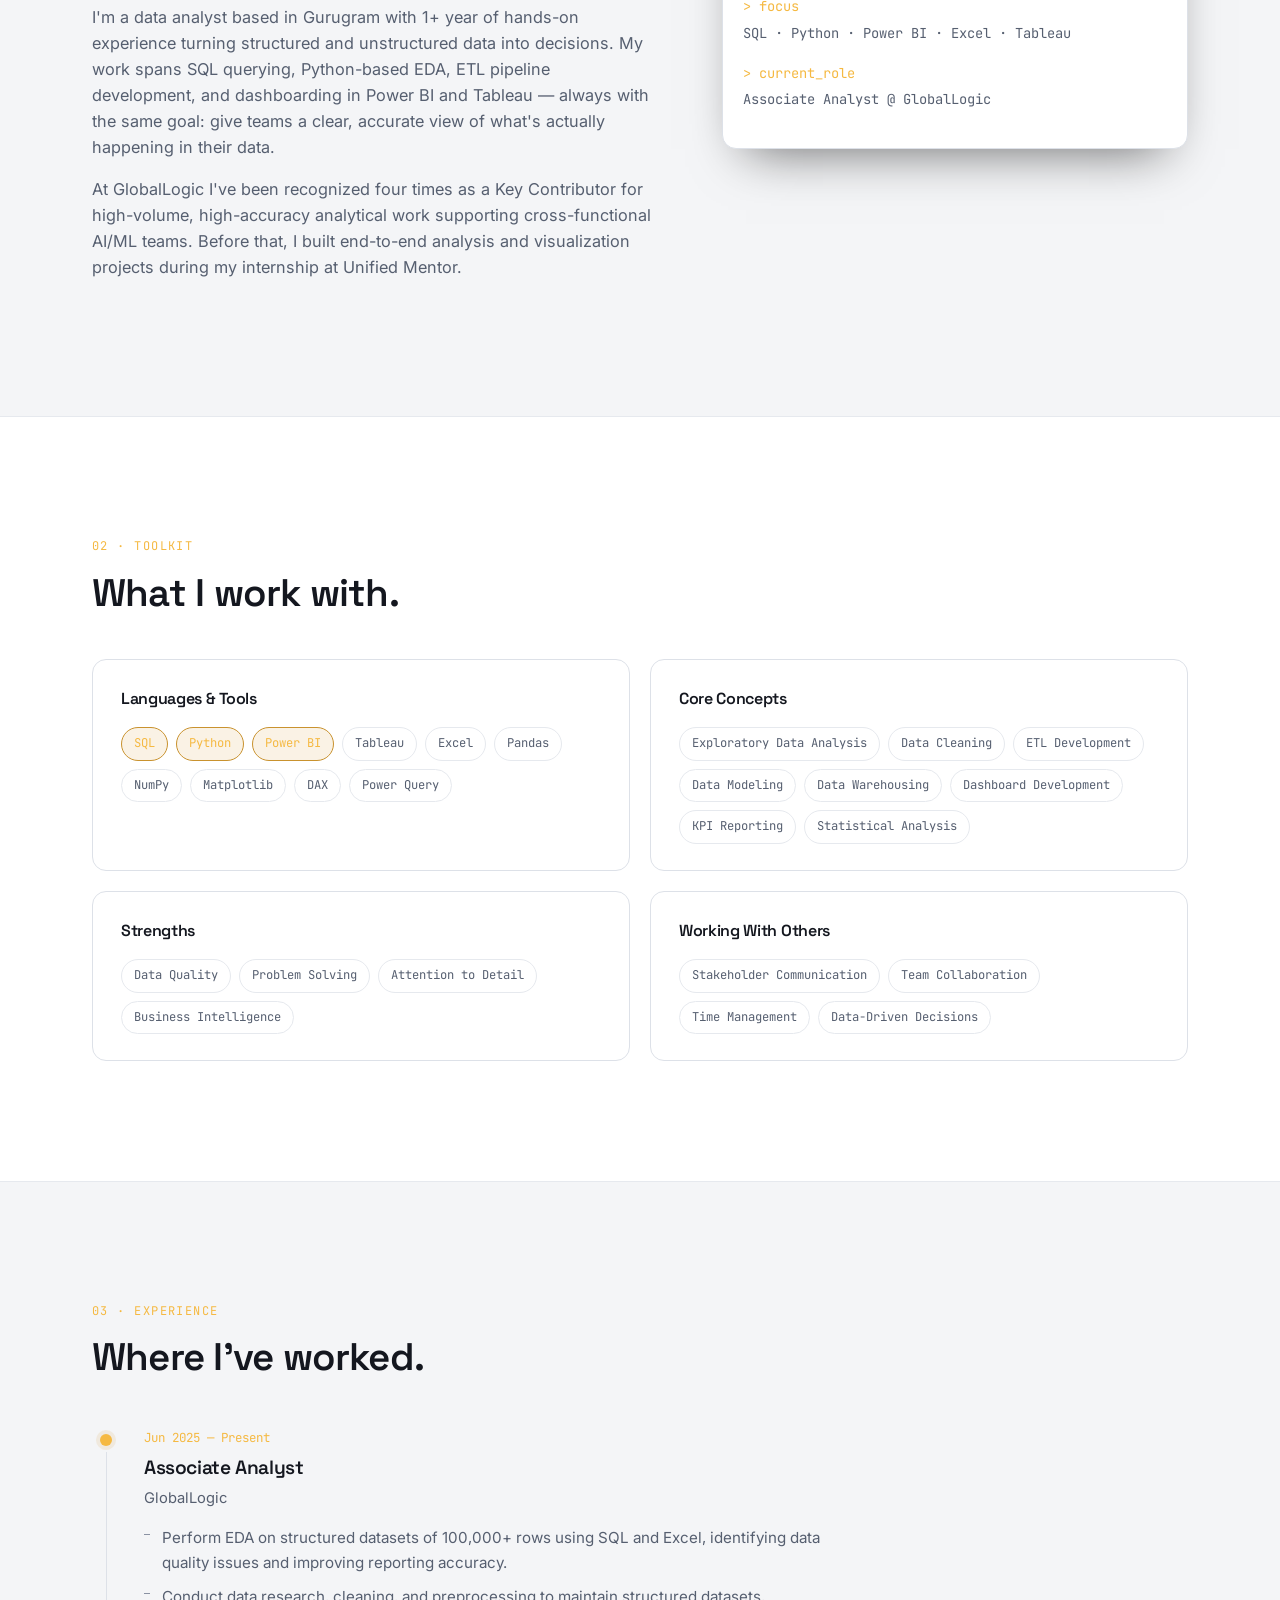
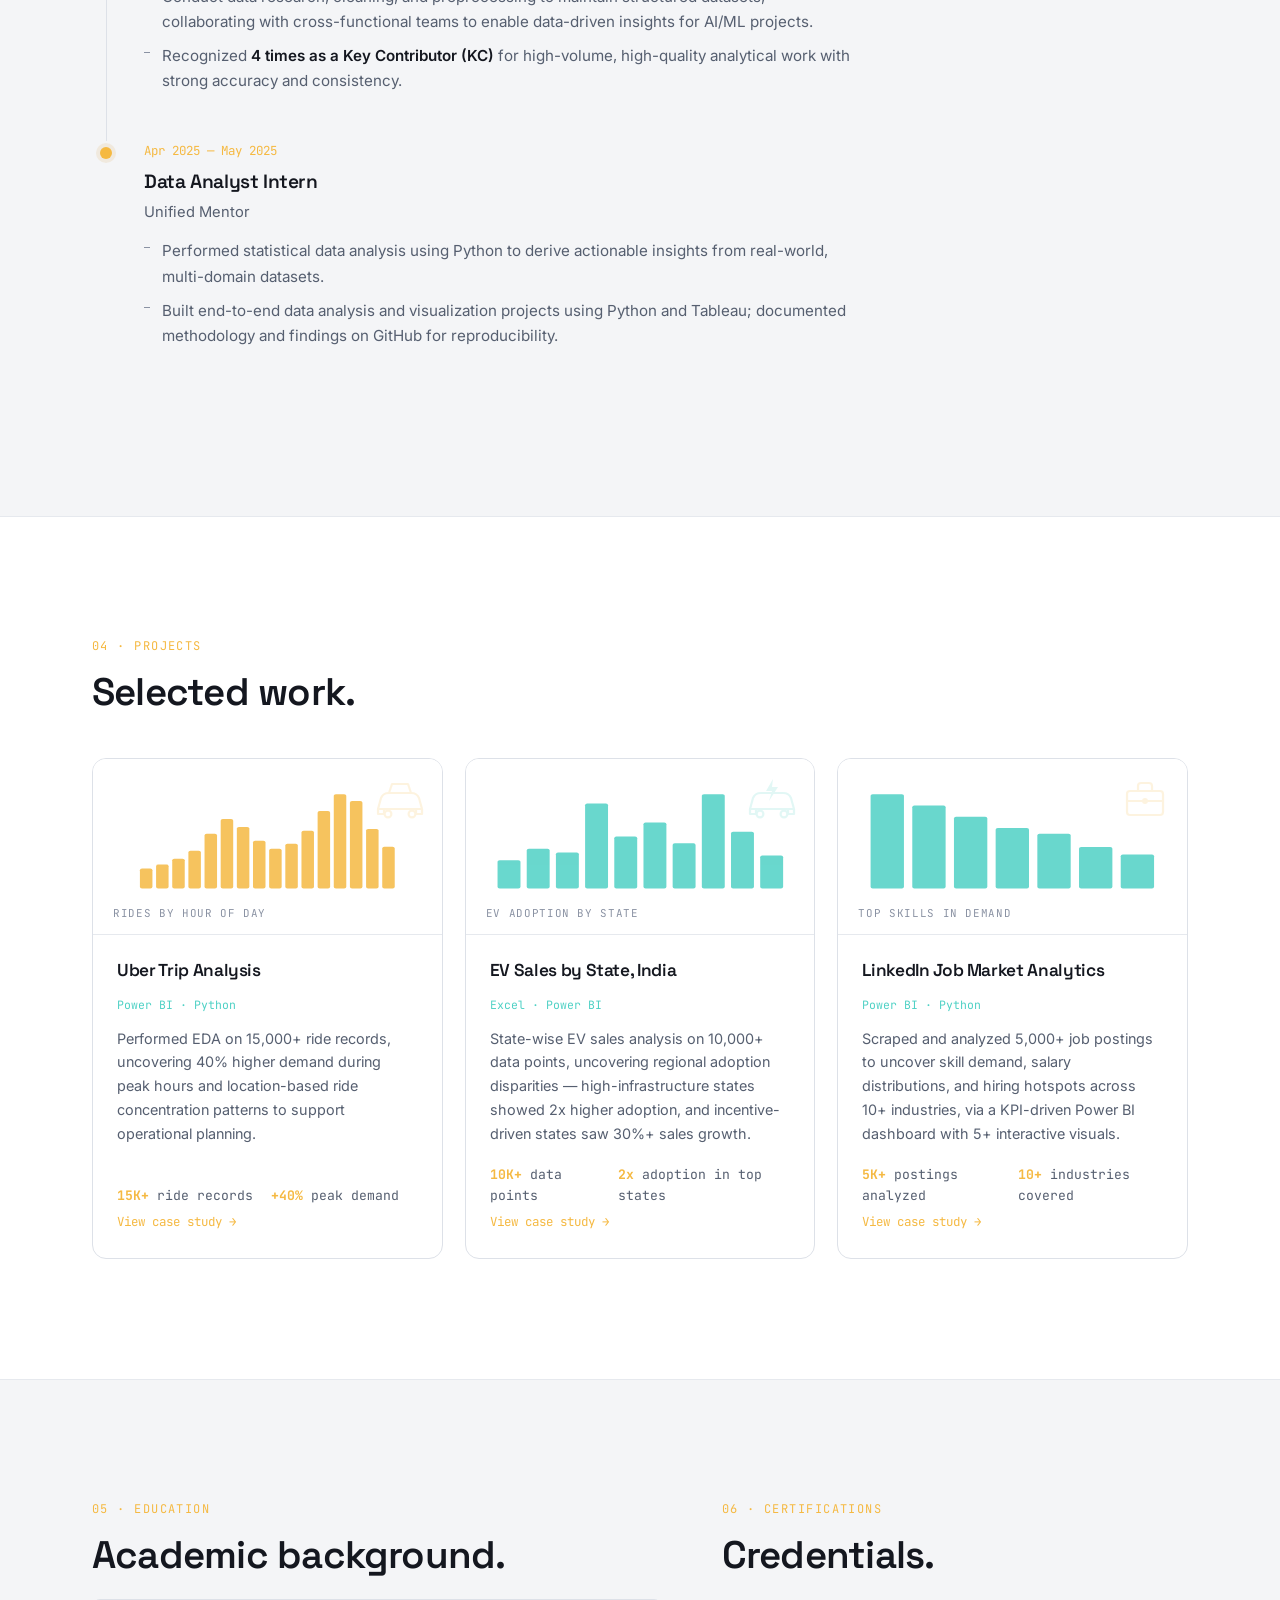
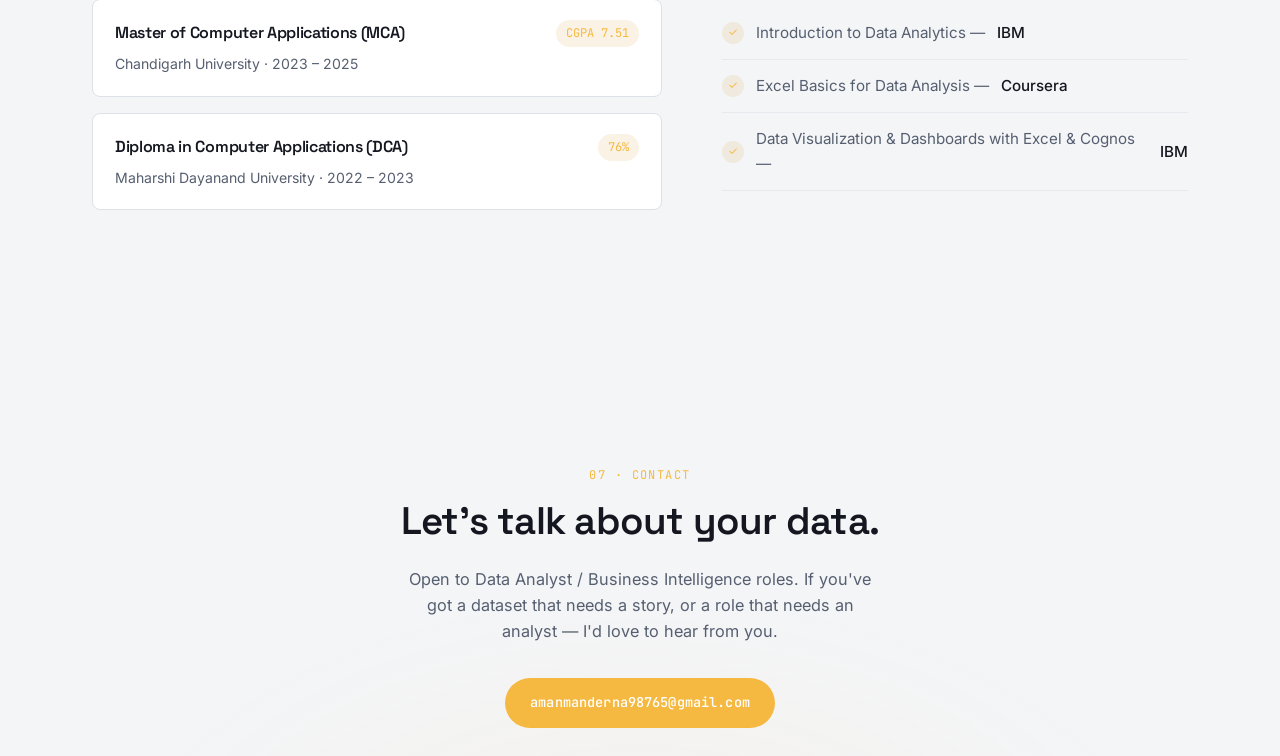
==== commit 90aa1f5c: "Update index.html" ====
--- a/index.html
+++ b/index.html
@@ -10,6 +10,16 @@
     }catch(e){}
   })();
 </script>
+  
+  <!-- Google tag (gtag.js) -->
+<script async src="https://www.googletagmanager.com/gtag/js?id=G-N0T9WGLBBM"></script>
+<script>
+  window.dataLayer = window.dataLayer || [];
+  function gtag(){dataLayer.push(arguments);}
+  gtag('js', new Date());
+  gtag('config', 'G-N0T9WGLBBM');
+</script>
+  
 <meta charset="UTF-8">
 <meta name="viewport" content="width=device-width, initial-scale=1.0">
 <title>Aman Manderna — Data Analyst</title>
@@ -18,15 +28,6 @@
 <link rel="preconnect" href="https://fonts.gstatic.com" crossorigin>
 <link href="https://fonts.googleapis.com/css2?family=Space+Grotesk:wght@400;500;600;700&family=Inter:wght@400;500;600&family=JetBrains+Mono:wght@400;500;600&display=swap" rel="stylesheet">
 <link rel="stylesheet" href="style.css">
-
-<!-- Google tag (gtag.js) -->
-<script async src="https://www.googletagmanager.com/gtag/js?id=G-N0T9WGLBBM"></script>
-<script>
-  window.dataLayer = window.dataLayer || [];
-  function gtag(){dataLayer.push(arguments);}
-  gtag('js', new Date());
-  gtag('config', 'G-N0T9WGLBBM');
-</script>
 </head>
 <body>
 
@@ -426,7 +427,6 @@
     </p>
     <div class="contact-actions">
       <a href="mailto:amanmanderna98765@gmail.com" class="btn btn-primary">amanmanderna98765@gmail.com</a>
-      <a href="tel:+919812750843" class="btn btn-outline">+91 98127 50843</a>
     </div>
     <div class="contact-socials">
       <a href="https://linkedin.com/in/AmanManderna" target="_blank" rel="noopener">LinkedIn ↗</a>
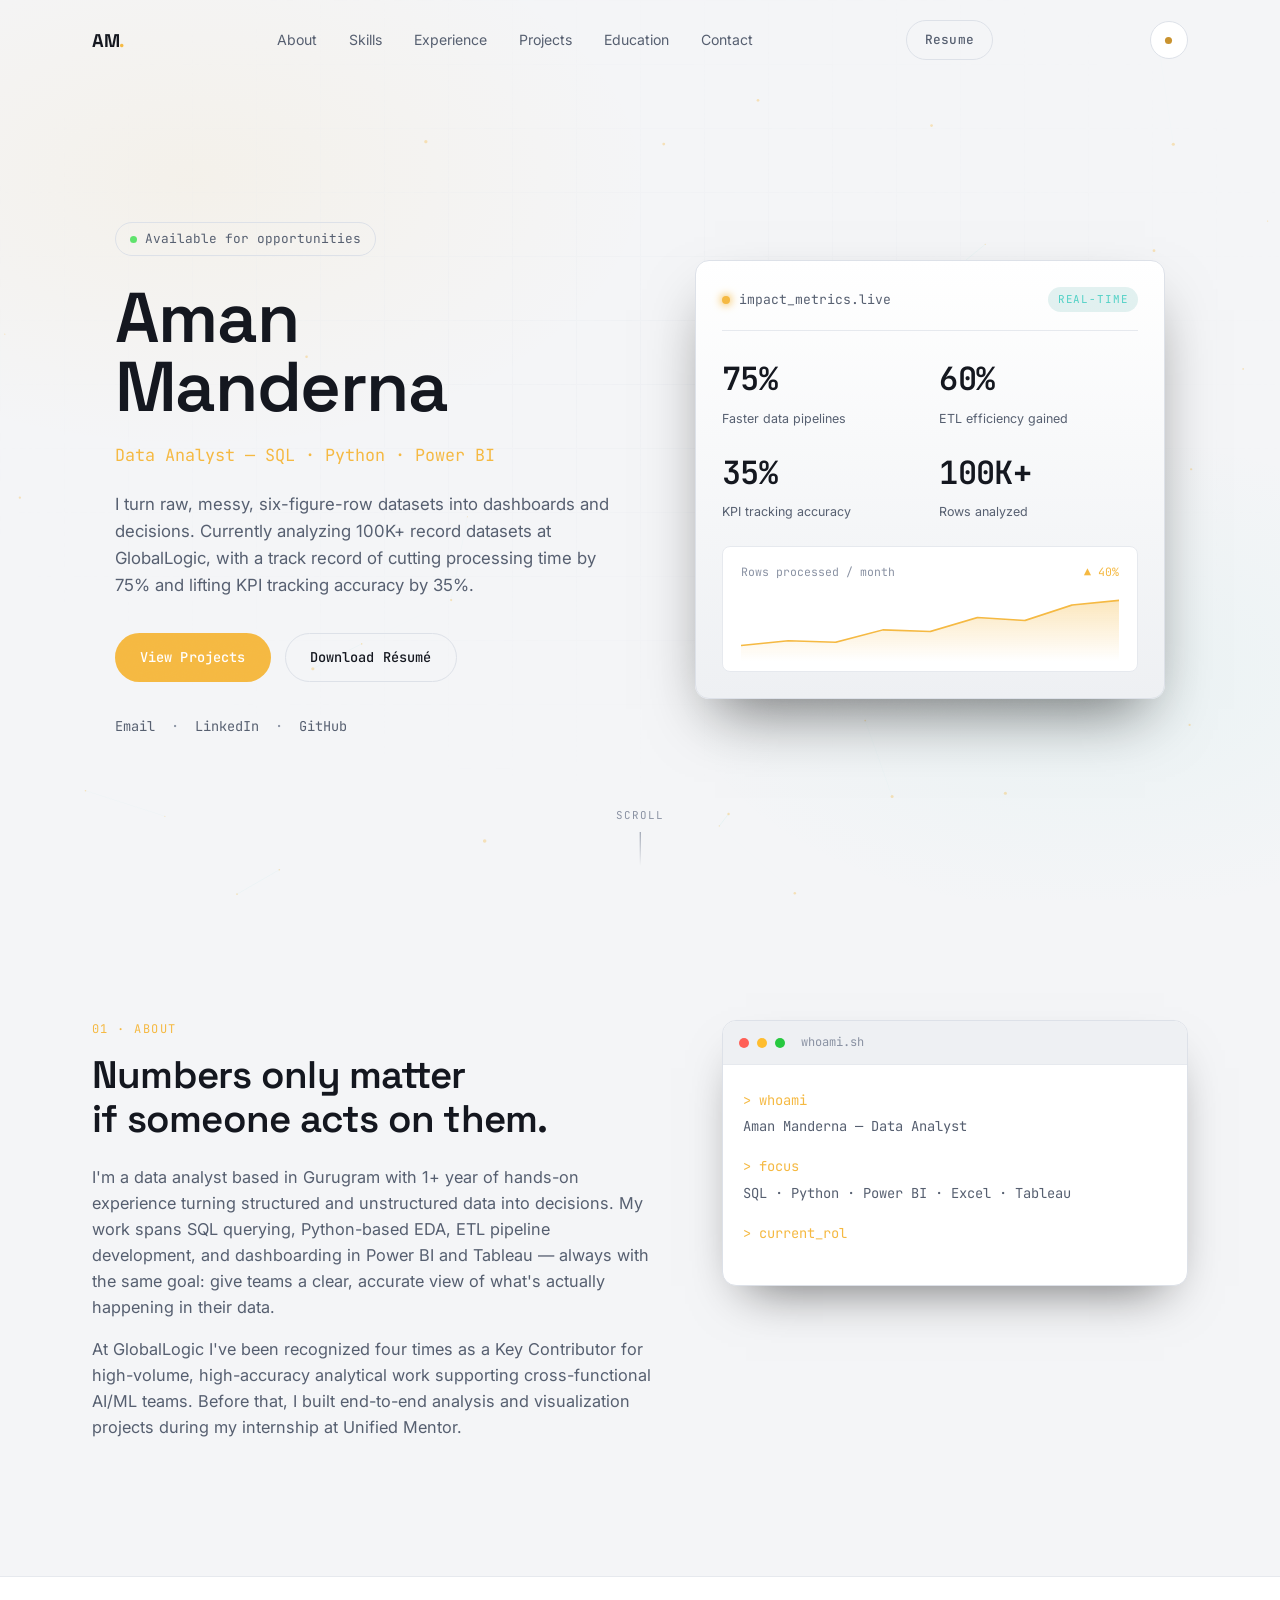
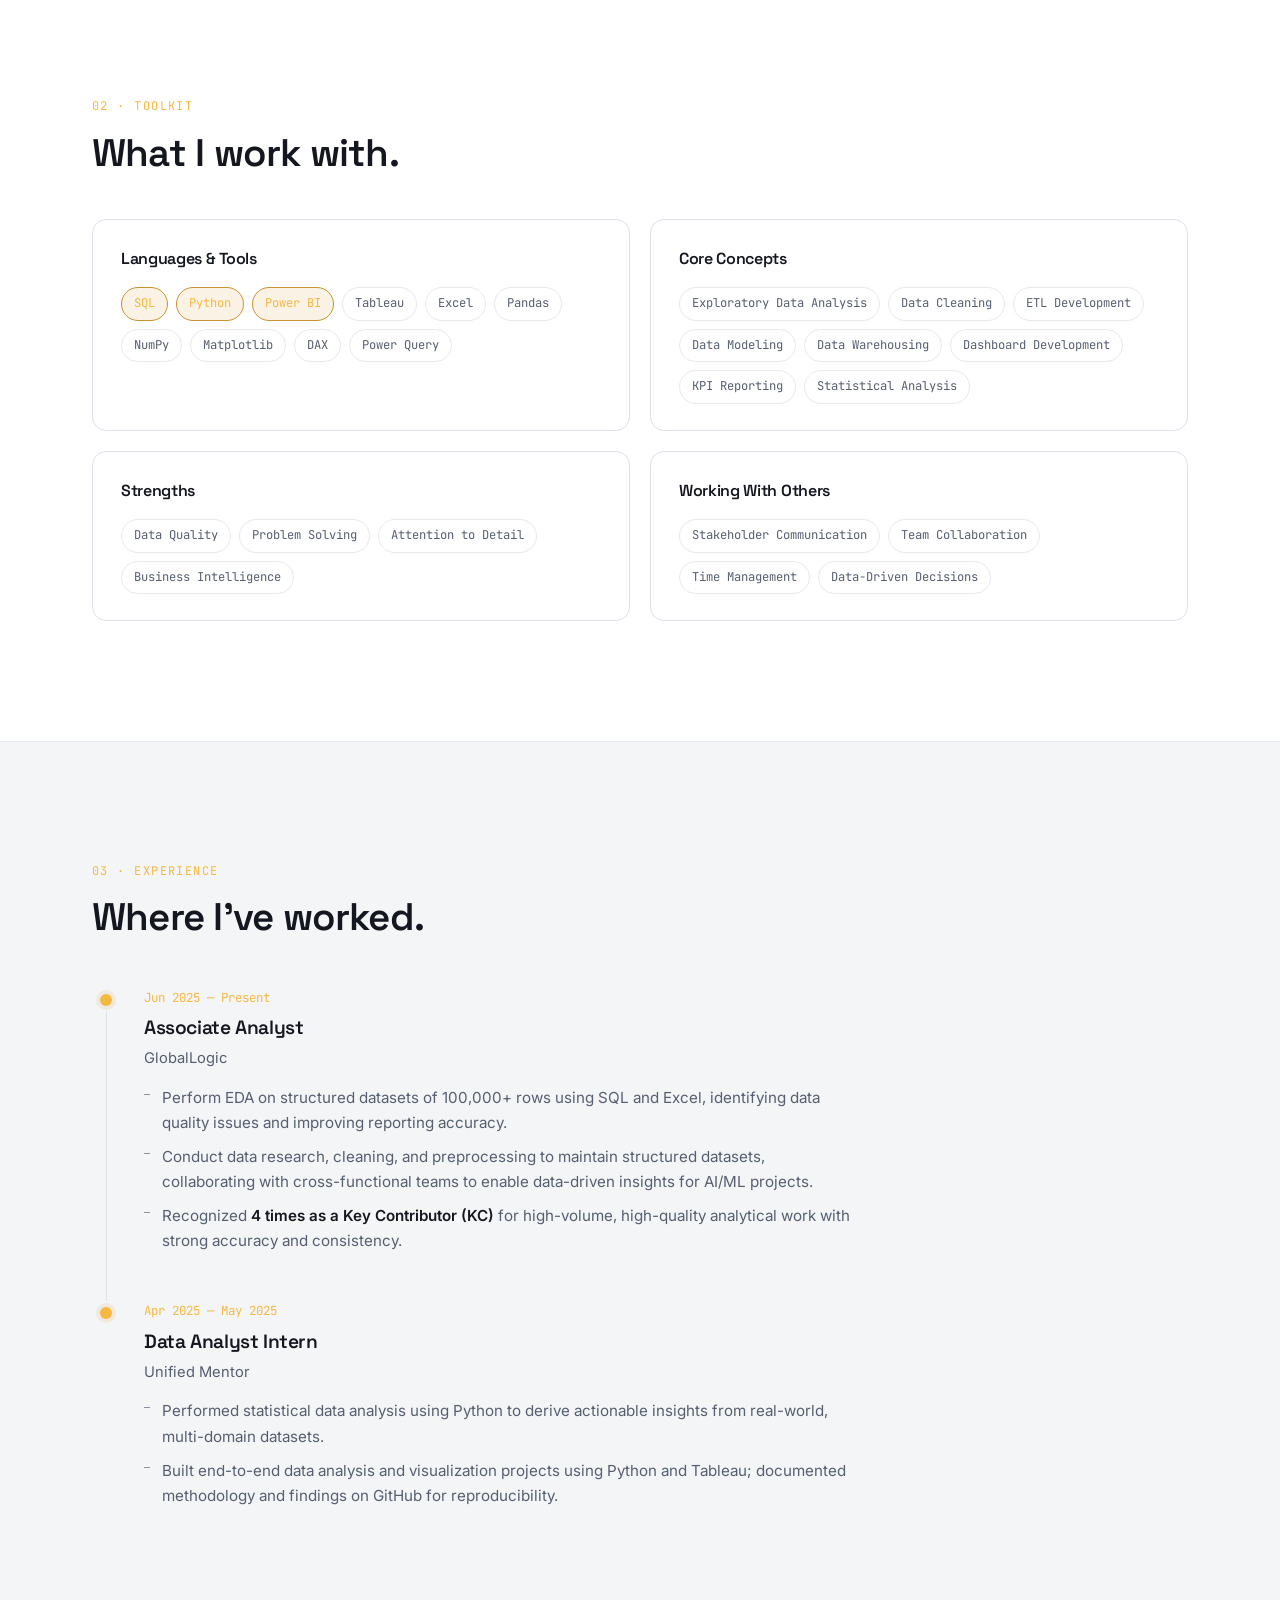
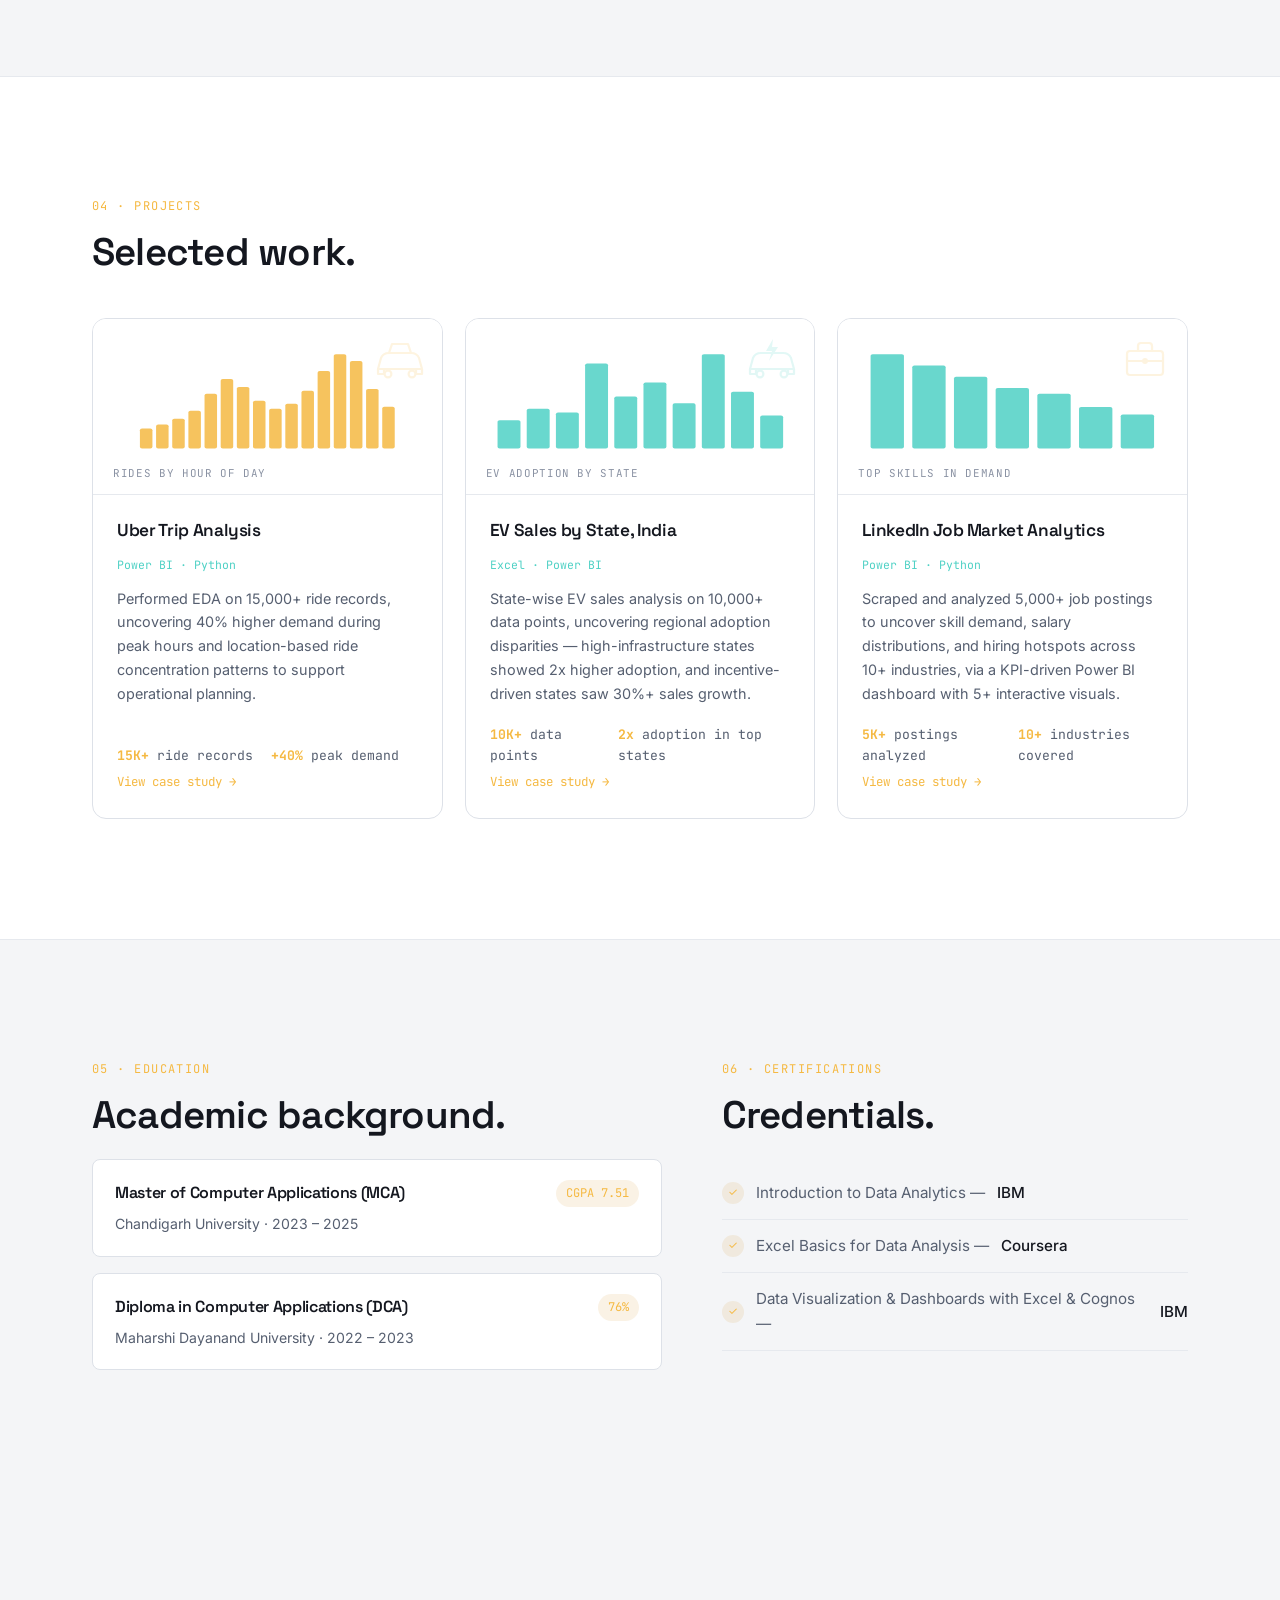
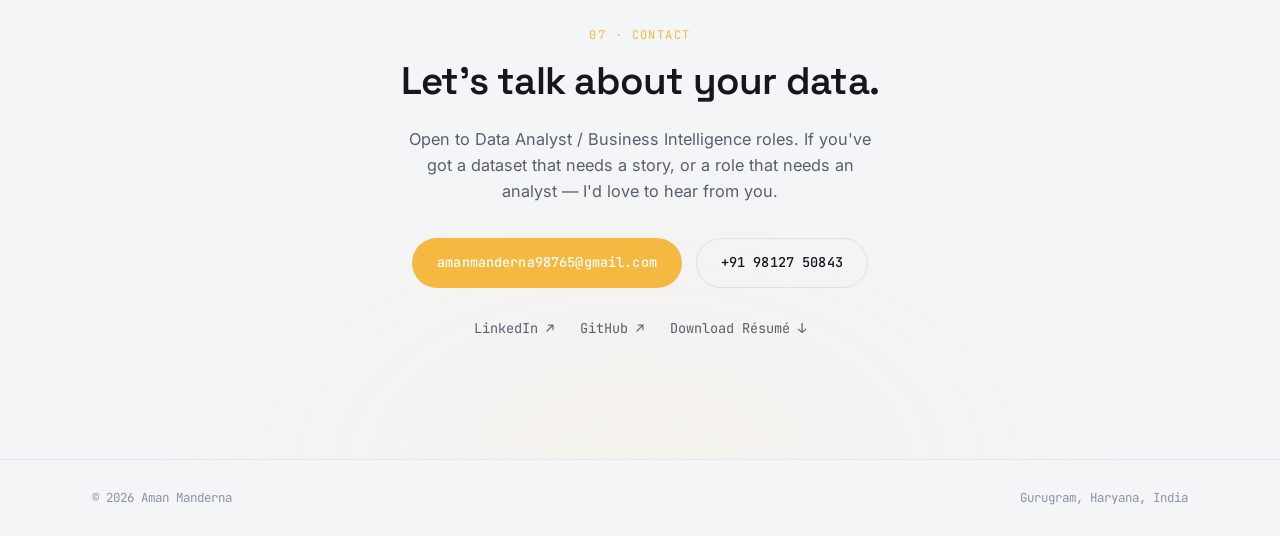
==== commit a91df8a3: "Add files via upload" ====
--- a/index.html
+++ b/index.html
@@ -10,16 +10,6 @@
     }catch(e){}
   })();
 </script>
-  
-  <!-- Google tag (gtag.js) -->
-<script async src="https://www.googletagmanager.com/gtag/js?id=G-N0T9WGLBBM"></script>
-<script>
-  window.dataLayer = window.dataLayer || [];
-  function gtag(){dataLayer.push(arguments);}
-  gtag('js', new Date());
-  gtag('config', 'G-N0T9WGLBBM');
-</script>
-  
 <meta charset="UTF-8">
 <meta name="viewport" content="width=device-width, initial-scale=1.0">
 <title>Aman Manderna — Data Analyst</title>
@@ -28,10 +18,28 @@
 <link rel="preconnect" href="https://fonts.gstatic.com" crossorigin>
 <link href="https://fonts.googleapis.com/css2?family=Space+Grotesk:wght@400;500;600;700&family=Inter:wght@400;500;600&family=JetBrains+Mono:wght@400;500;600&display=swap" rel="stylesheet">
 <link rel="stylesheet" href="style.css">
+
+<!-- Google tag (gtag.js) -->
+<script async src="https://www.googletagmanager.com/gtag/js?id=G-N0T9WGLBBM"></script>
+<script>
+  window.dataLayer = window.dataLayer || [];
+  function gtag(){dataLayer.push(arguments);}
+  gtag('js', new Date());
+  gtag('config', 'G-N0T9WGLBBM');
+</script>
 </head>
 <body>
 
+<div class="site-video-bg">
+  <video class="hero-video" autoplay muted loop playsinline preload="auto">
+    <source src="assets/hero-video.mp4" type="video/mp4">
+  </video>
+  <div class="hero-video-scrim"></div>
+</div>
+
 <div class="grain"></div>
+
+<div class="page-content">
 
 <!-- ============ NAV ============ -->
 <nav class="nav" id="nav">
@@ -58,12 +66,6 @@
 
 <!-- ============ HERO ============ -->
 <header class="hero" id="top">
-  <div class="hero-video-wrap">
-    <video class="hero-video" autoplay muted loop playsinline preload="auto">
-      <source src="assets/hero-video.mp4" type="video/mp4">
-    </video>
-    <div class="hero-video-scrim"></div>
-  </div>
   <canvas id="particles" class="particles"></canvas>
   <div class="hero-inner">
     <div class="hero-left">
@@ -427,6 +429,7 @@
     </p>
     <div class="contact-actions">
       <a href="mailto:amanmanderna98765@gmail.com" class="btn btn-primary">amanmanderna98765@gmail.com</a>
+      <a href="tel:+919812750843" class="btn btn-outline">+91 98127 50843</a>
     </div>
     <div class="contact-socials">
       <a href="https://linkedin.com/in/AmanManderna" target="_blank" rel="noopener">LinkedIn ↗</a>
@@ -445,6 +448,8 @@
   </div>
 </footer>
 
+</div><!-- /.page-content -->
+
 <script src="script.js"></script>
 </body>
 </html>
--- a/style.css
+++ b/style.css
@@ -281,7 +281,7 @@
     radial-gradient(ellipse 60% 50% at 15% 20%, rgba(245,185,66,0.10), transparent 60%),
     radial-gradient(ellipse 55% 45% at 85% 75%, rgba(79,209,197,0.10), transparent 60%);
 }
-.particles{ z-index: 1; }
+.particles{ position: absolute; inset: 0; z-index: 1; pointer-events: none; }
 .hero-inner{ z-index: 2; }
 .scroll-cue{ z-index: 2; }
 
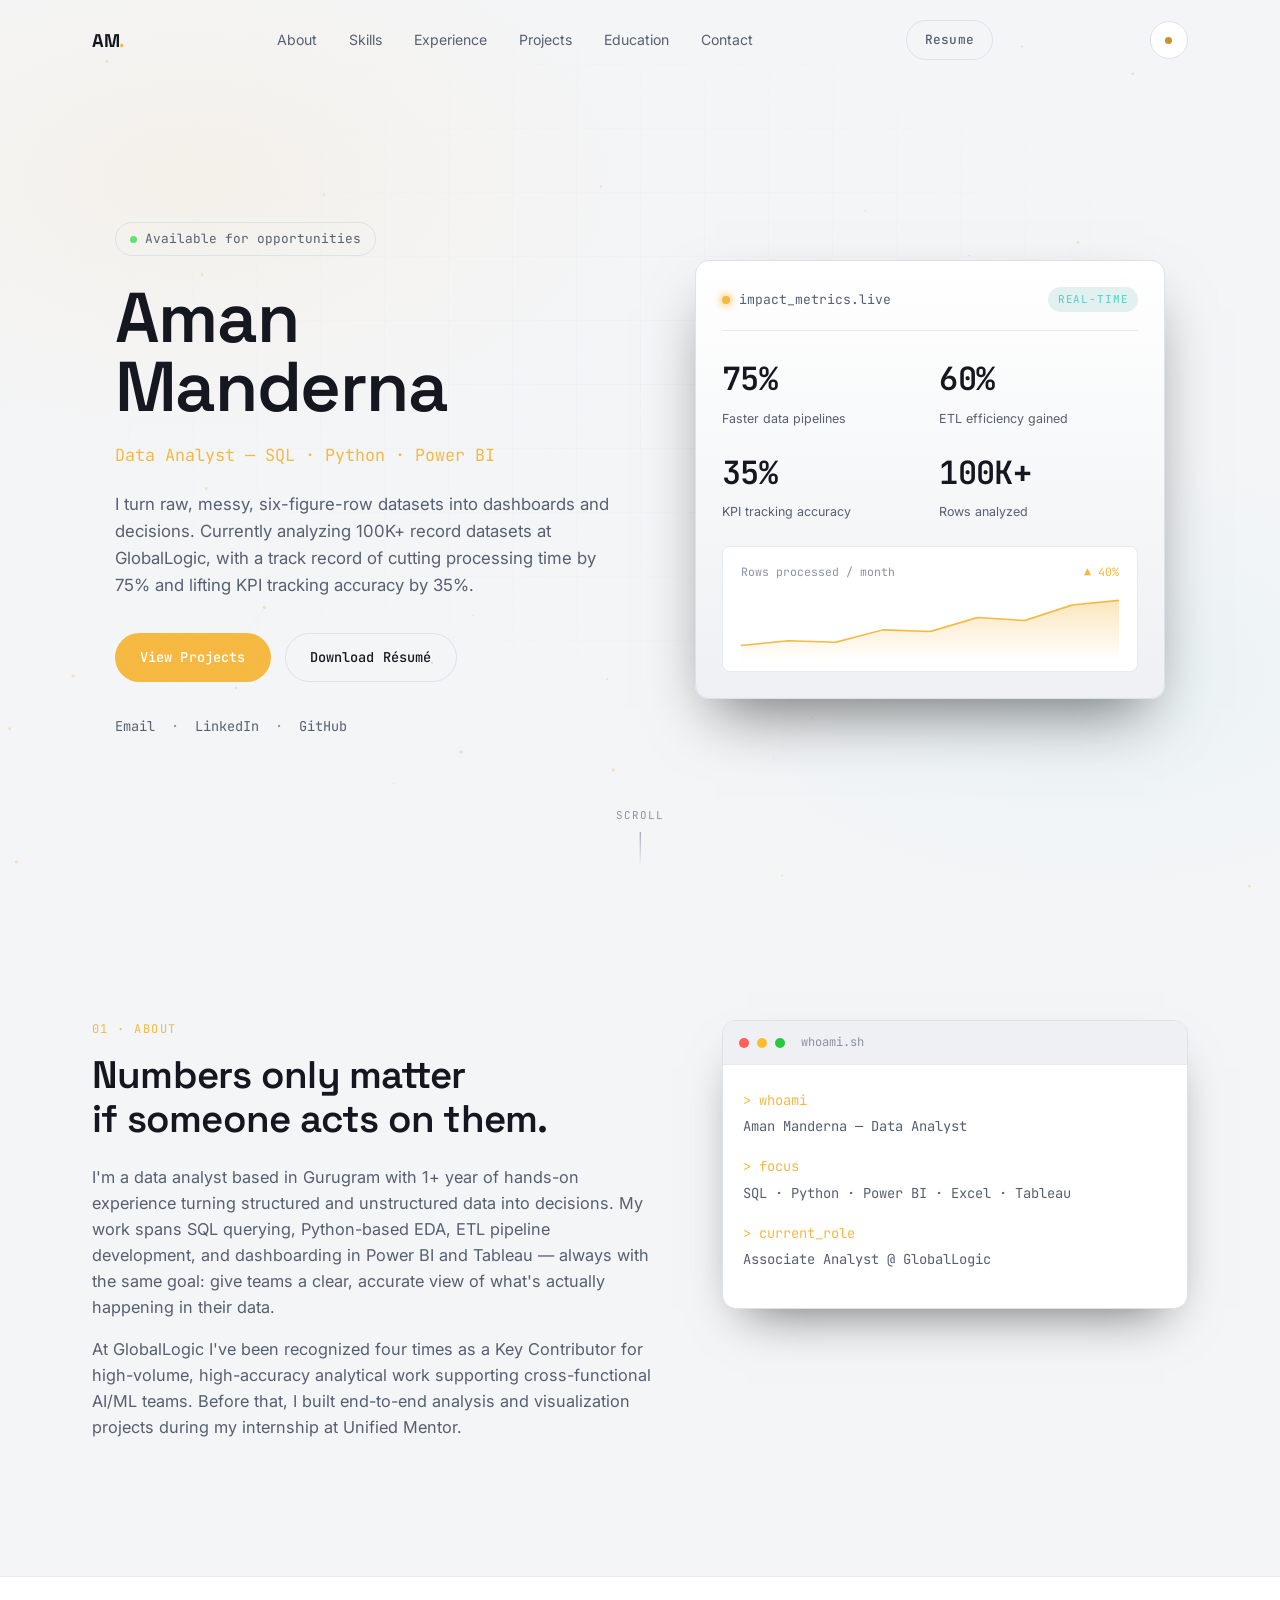
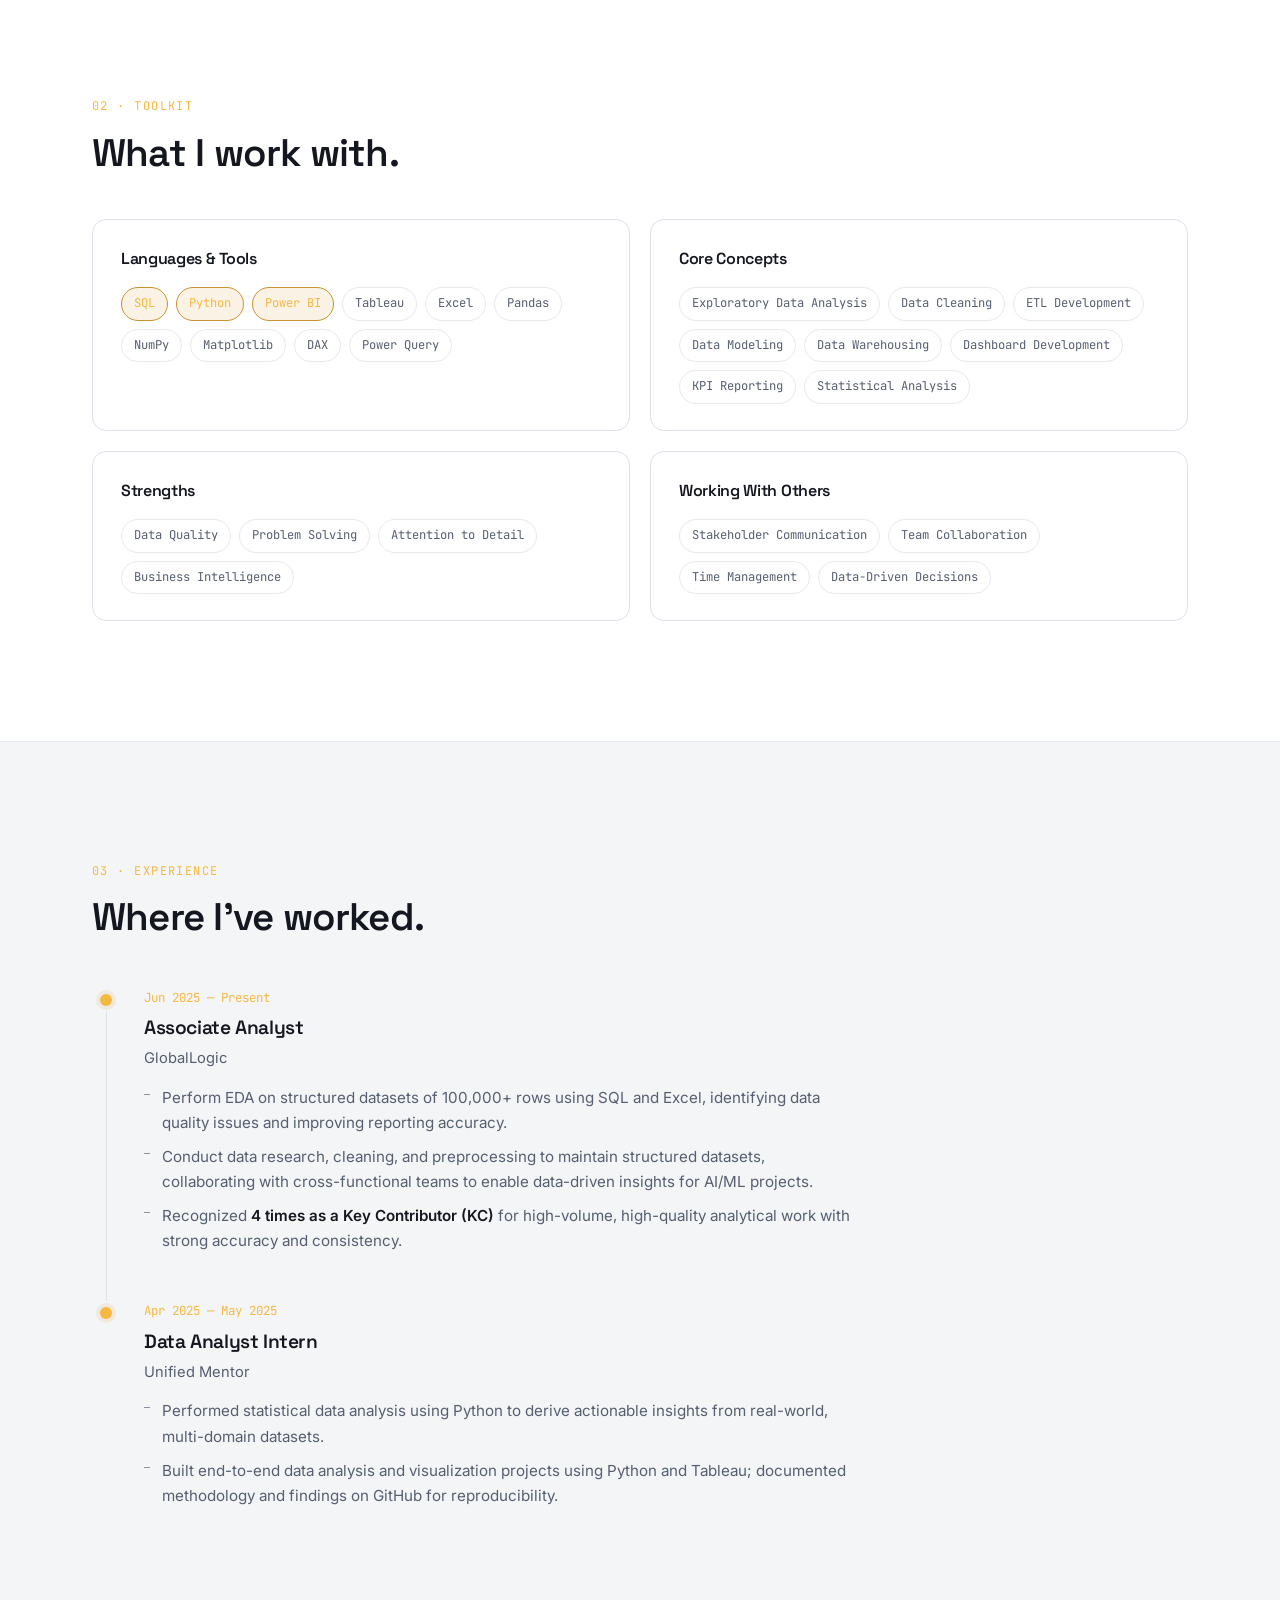
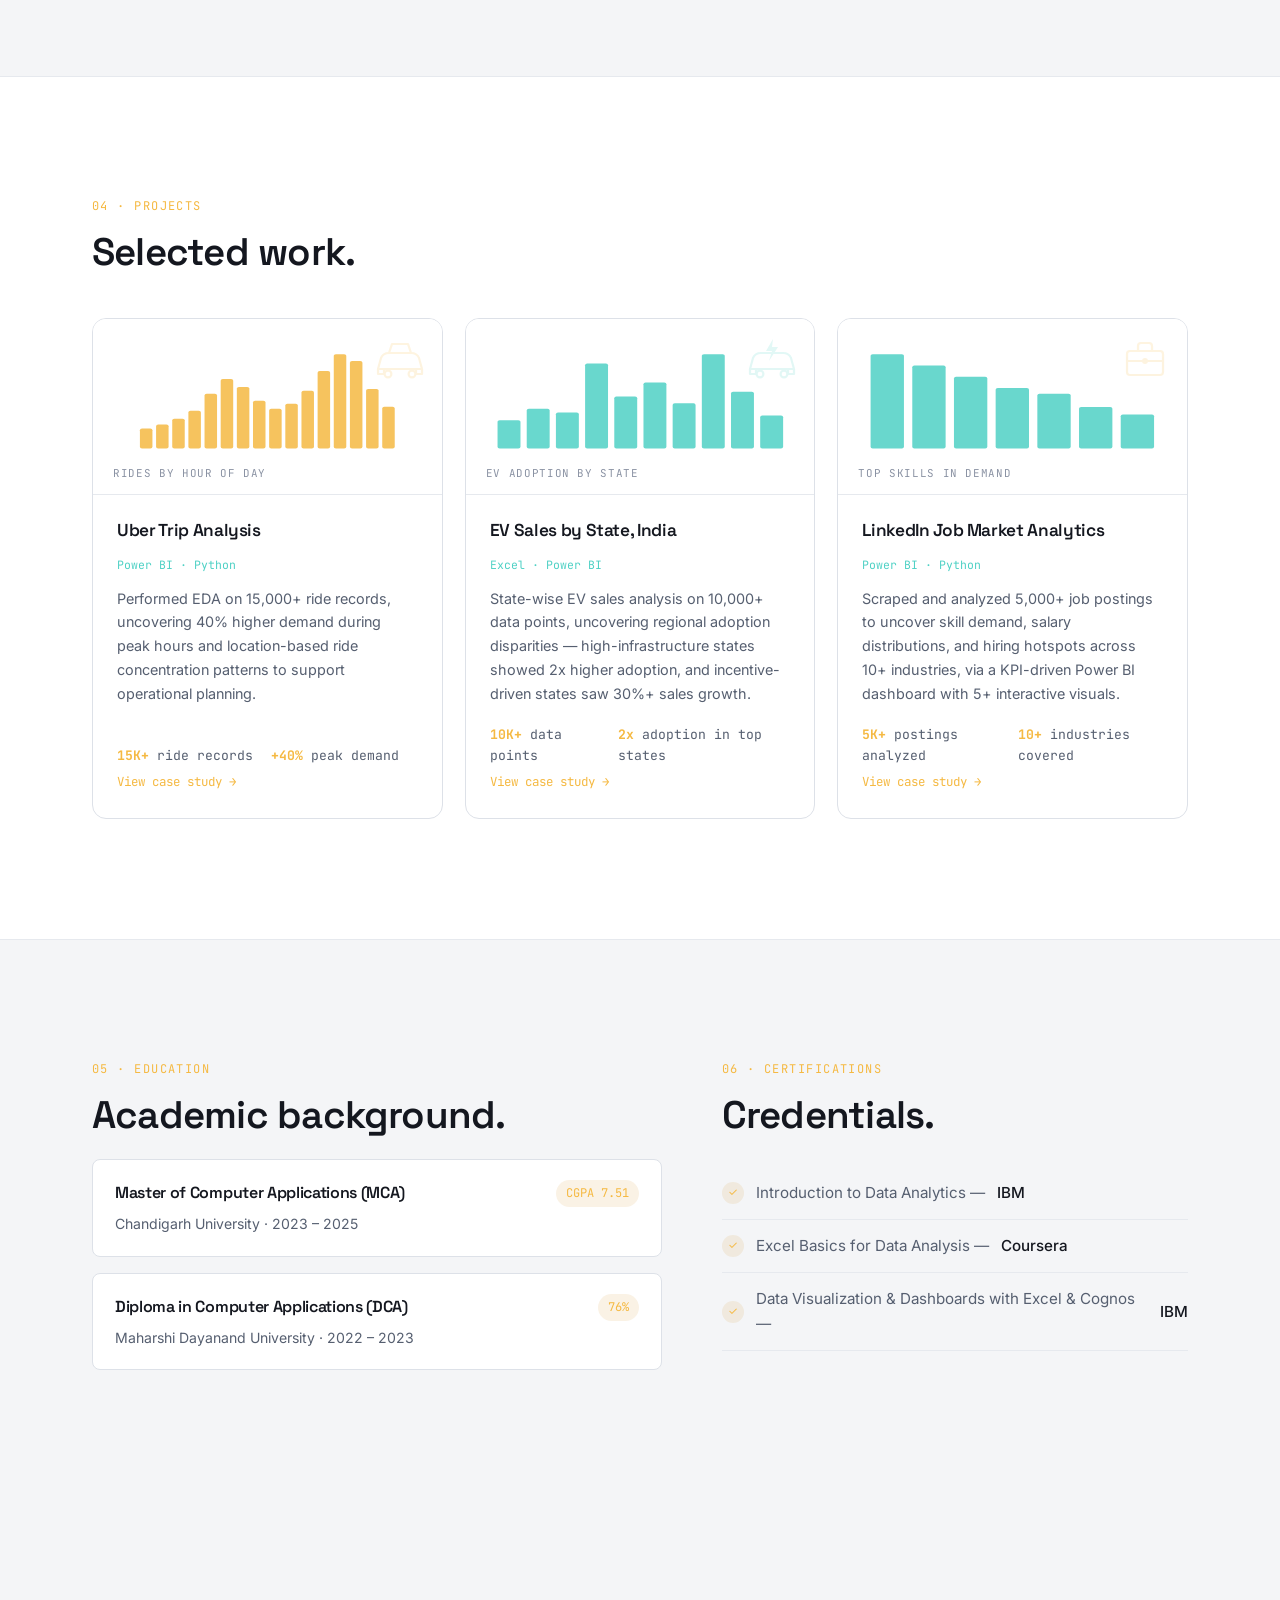
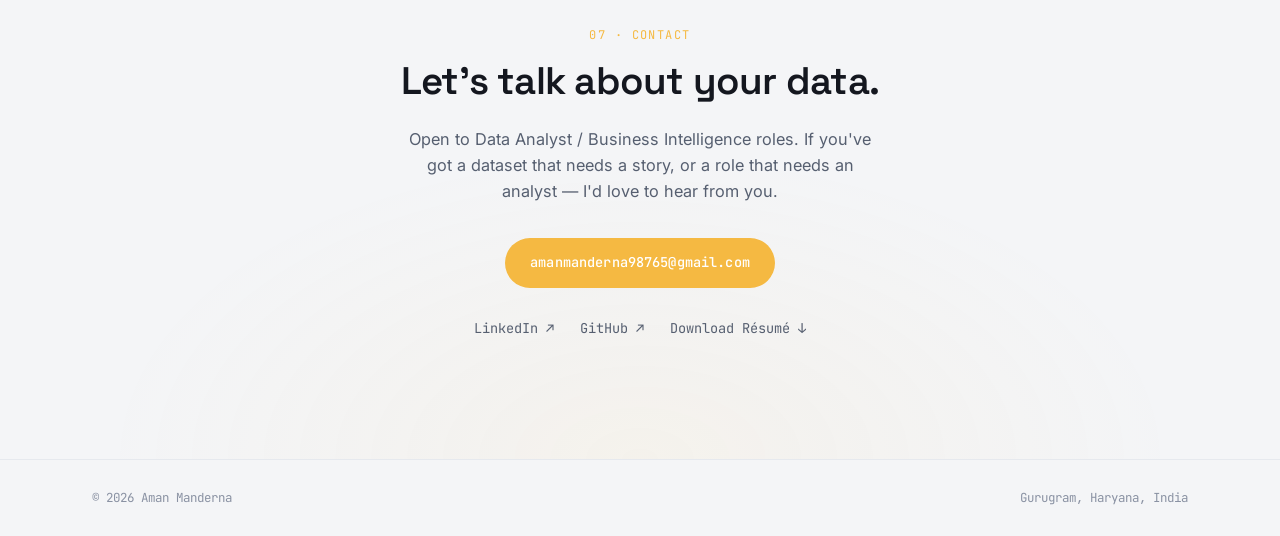
==== commit ecf4b375: "Update index.html" ====
--- a/index.html
+++ b/index.html
@@ -429,7 +429,6 @@
     </p>
     <div class="contact-actions">
       <a href="mailto:amanmanderna98765@gmail.com" class="btn btn-primary">amanmanderna98765@gmail.com</a>
-      <a href="tel:+919812750843" class="btn btn-outline">+91 98127 50843</a>
     </div>
     <div class="contact-socials">
       <a href="https://linkedin.com/in/AmanManderna" target="_blank" rel="noopener">LinkedIn ↗</a>
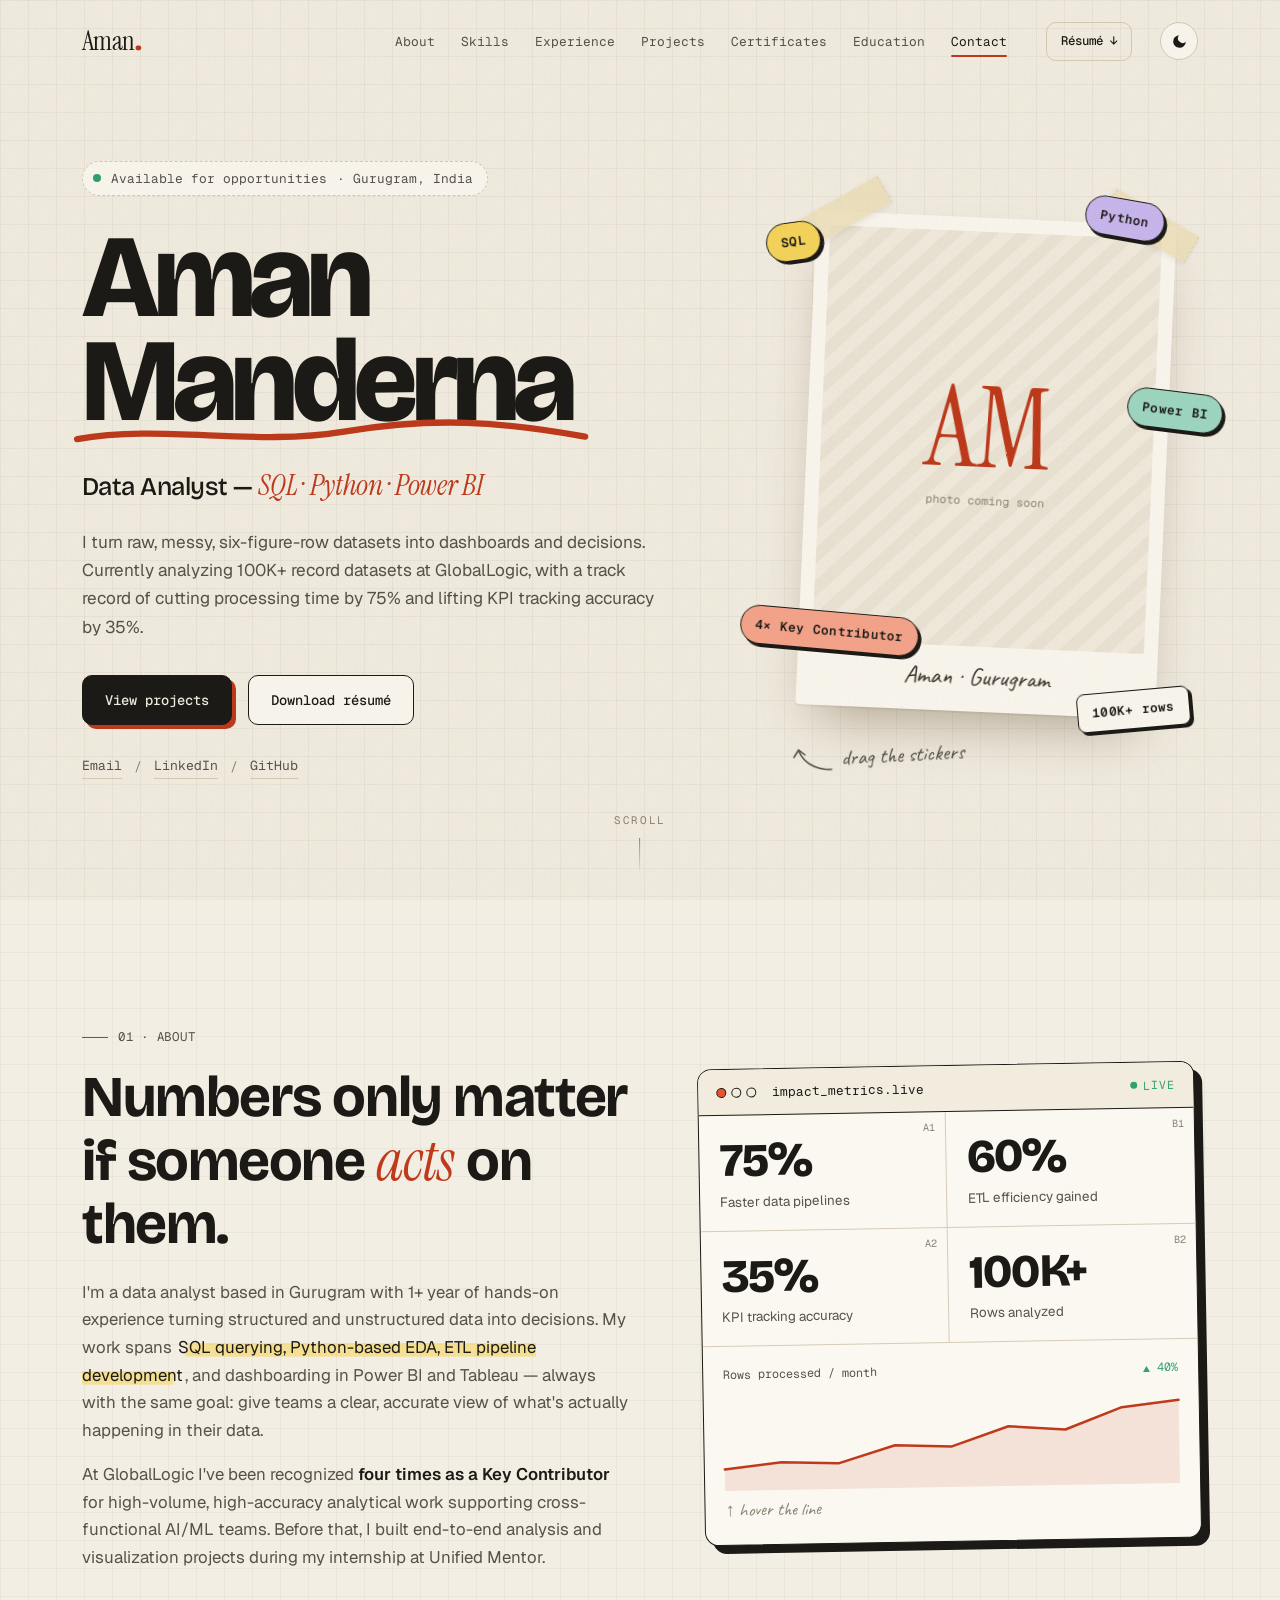
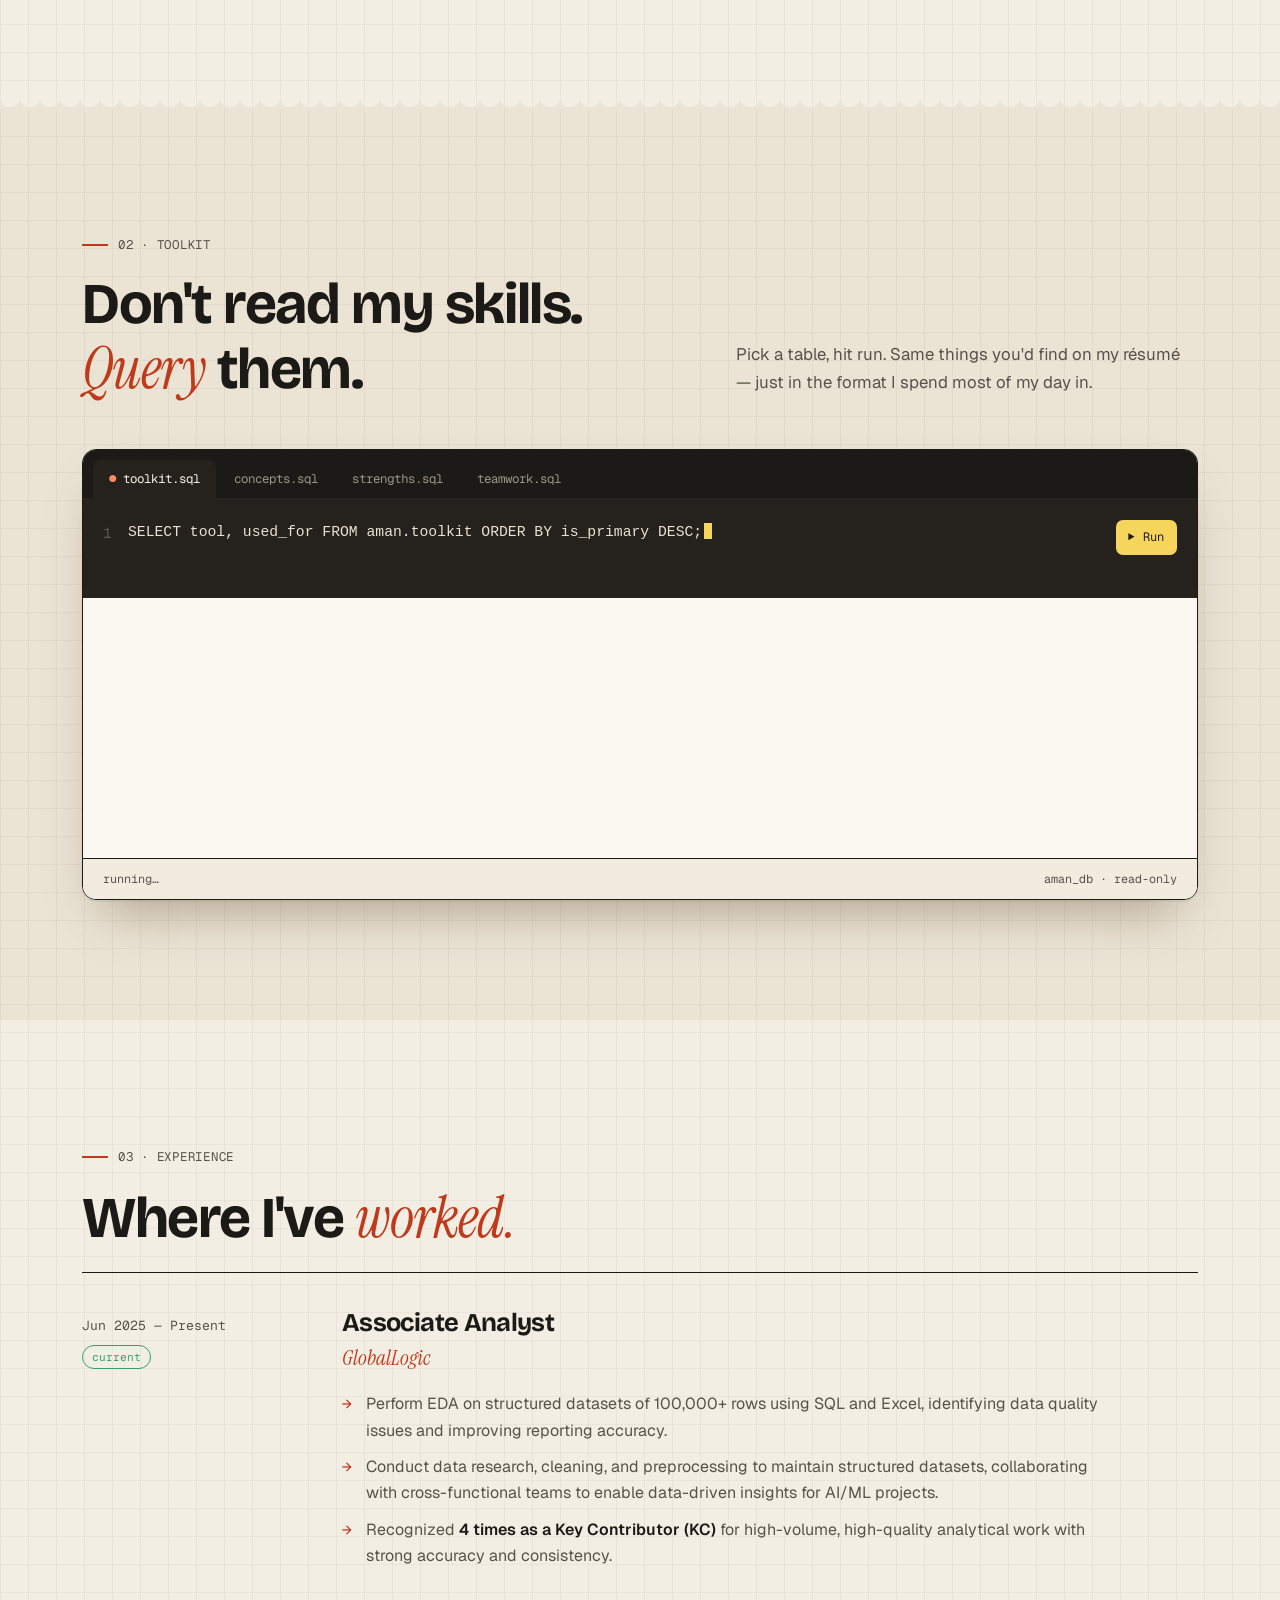
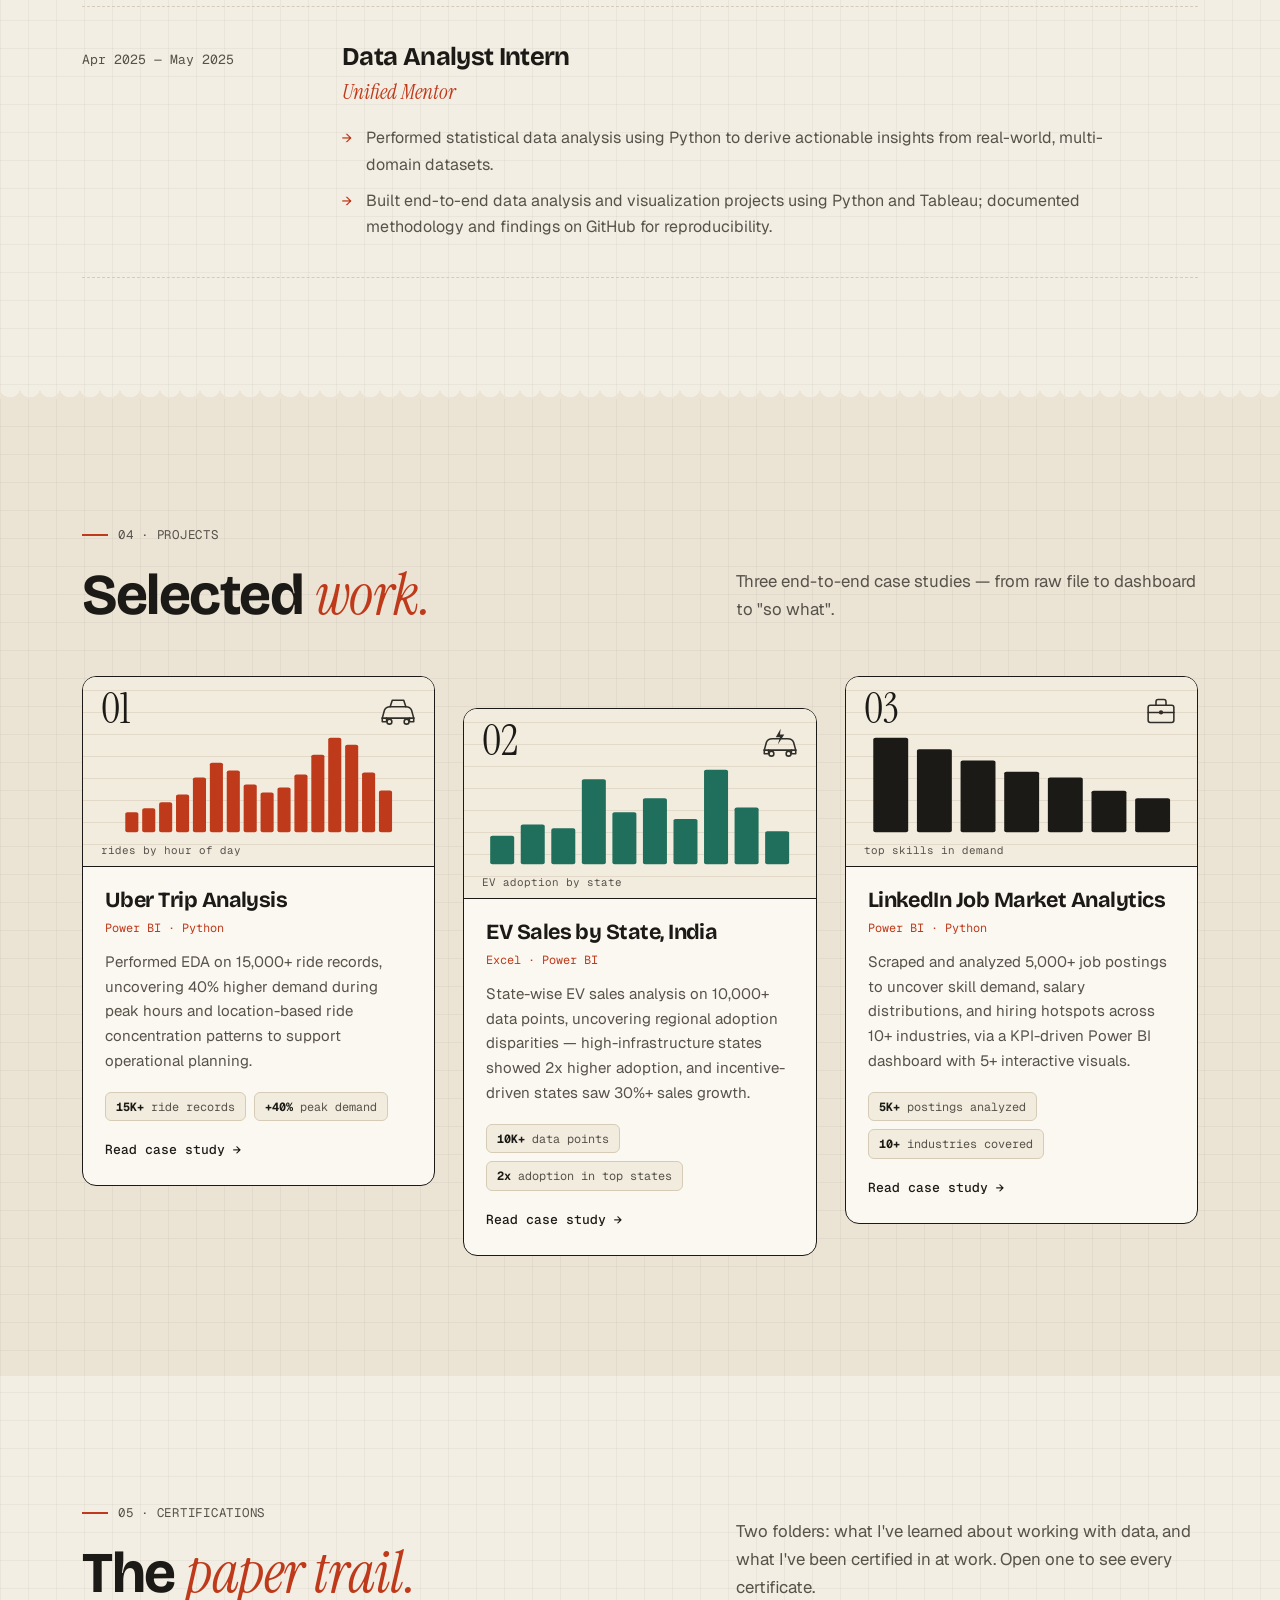
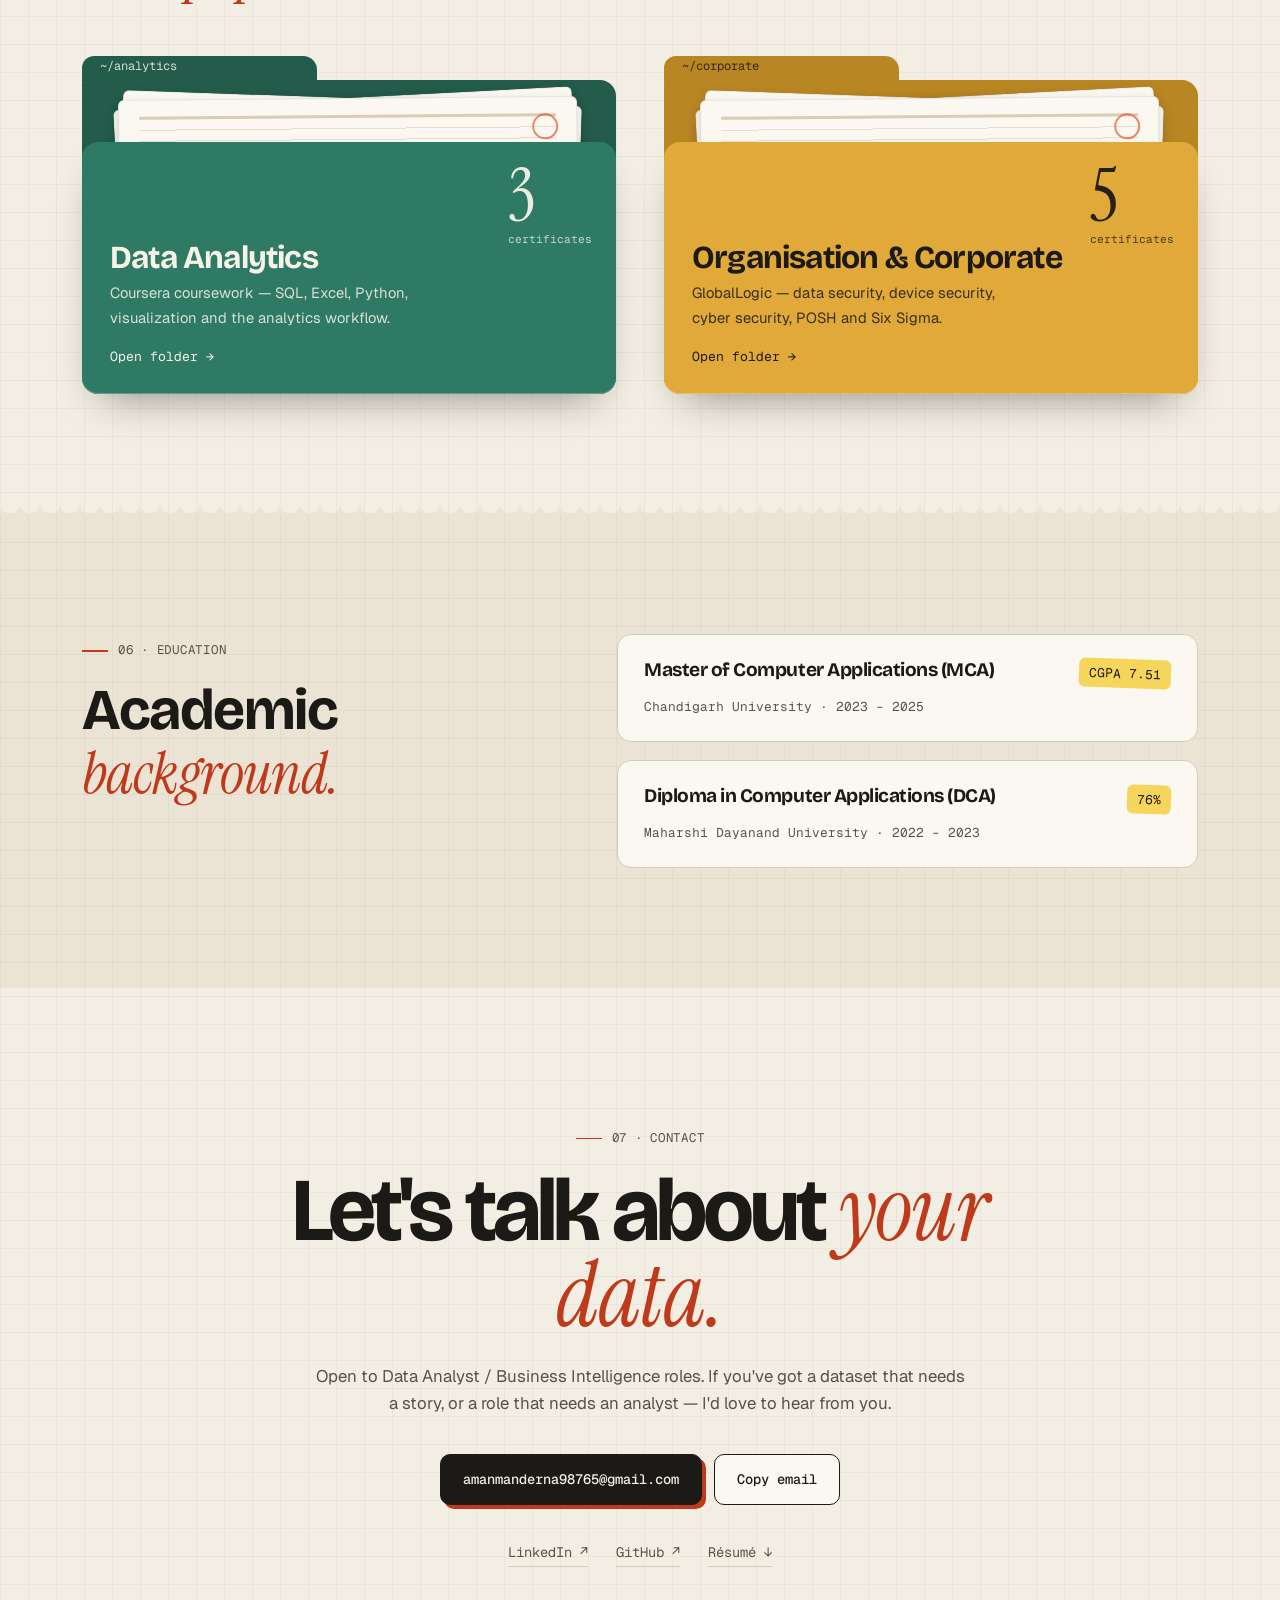
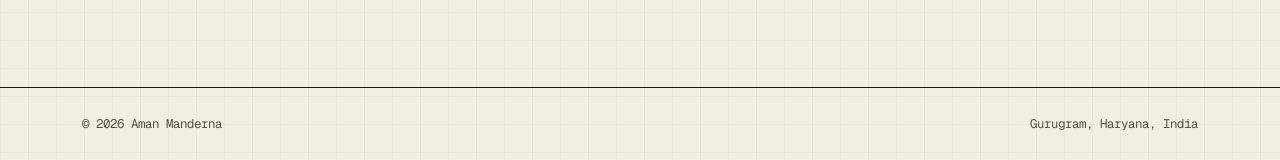
==== commit 98a679d8: "Add files via upload" ====
--- a/index.html
+++ b/index.html
@@ -3,11 +3,7 @@
 <head>
 <script>
   (function(){
-    try{
-      var t = localStorage.getItem('aman-theme');
-      if(!t){ t = window.matchMedia('(prefers-color-scheme: light)').matches ? 'light' : 'dark'; }
-      if(t === 'light'){ document.documentElement.setAttribute('data-theme', 'light'); }
-    }catch(e){}
+    try{ if(localStorage.getItem('aman-theme') === 'dark'){ document.documentElement.setAttribute('data-theme', 'dark'); } }catch(e){}
   })();
 </script>
 <meta charset="UTF-8">
@@ -16,7 +12,7 @@
 <meta name="description" content="Aman Manderna — Data Analyst specializing in SQL, Python, Power BI and dashboard development.">
 <link rel="preconnect" href="https://fonts.googleapis.com">
 <link rel="preconnect" href="https://fonts.gstatic.com" crossorigin>
-<link href="https://fonts.googleapis.com/css2?family=Space+Grotesk:wght@400;500;600;700&family=Inter:wght@400;500;600&family=JetBrains+Mono:wght@400;500;600&display=swap" rel="stylesheet">
+<link href="https://fonts.googleapis.com/css2?family=Bricolage+Grotesque:opsz,wght@12..96,400..800&family=Caveat:wght@500;600;700&family=Geist+Mono:wght@400..600&family=Geist:wght@400..600&family=Instrument+Serif:ital@0;1&display=swap" rel="stylesheet">
 <link rel="stylesheet" href="style.css">
 
 <!-- Google tag (gtag.js) -->
@@ -30,33 +26,26 @@
 </head>
 <body>
 
-<div class="site-video-bg">
-  <video class="hero-video" autoplay muted loop playsinline preload="auto">
-    <source src="assets/hero-video.mp4" type="video/mp4">
-  </video>
-  <div class="hero-video-scrim"></div>
-</div>
-
-<div class="grain"></div>
-
-<div class="page-content">
+<div class="progress" id="progress"></div>
+<div class="grain" aria-hidden="true"></div>
 
 <!-- ============ NAV ============ -->
 <nav class="nav" id="nav">
   <div class="nav-inner">
-    <a href="#top" class="logo">AM<span class="logo-dot">.</span></a>
+    <a href="#top" class="logo">Aman<span class="logo-dot">.</span></a>
     <ul class="nav-links">
       <li><a href="#about">About</a></li>
       <li><a href="#skills">Skills</a></li>
       <li><a href="#experience">Experience</a></li>
       <li><a href="#projects">Projects</a></li>
+      <li><a href="#certifications">Certificates</a></li>
       <li><a href="#education">Education</a></li>
       <li><a href="#contact">Contact</a></li>
     </ul>
-    <a href="assets/Aman_Manderna_Resume.pdf" download class="btn btn-ghost nav-cta">Resume</a>
-    <button class="theme-toggle" id="themeToggle" aria-label="Toggle day/night mode">
+    <a href="assets/Aman_Manderna_Resume.pdf" download class="btn btn-ghost nav-cta">Résumé ↓</a>
+    <button class="theme-toggle" id="themeToggle" aria-label="Switch between day and night mode">
       <svg class="icon-moon" viewBox="0 0 24 24" fill="currentColor"><path d="M21 12.79A9 9 0 1 1 11.21 3 7 7 0 0 0 21 12.79z"/></svg>
-      <svg class="icon-sun" viewBox="0 0 24 24" fill="currentColor"><circle cx="12" cy="12" r="5"/><path d="M12 1v3M12 20v3M4.22 4.22l2.12 2.12M17.66 17.66l2.12 2.12M1 12h3M20 12h3M4.22 19.78l2.12-2.12M17.66 6.34l2.12-2.12"/></svg>
+      <svg class="icon-sun" viewBox="0 0 24 24" fill="none" stroke="currentColor" stroke-width="2" stroke-linecap="round"><circle cx="12" cy="12" r="4.5" fill="currentColor" stroke="none"/><path d="M12 1v3M12 20v3M4.22 4.22l2.12 2.12M17.66 17.66l2.12 2.12M1 12h3M20 12h3M4.22 19.78l2.12-2.12M17.66 6.34l2.12-2.12"/></svg>
     </button>
     <button class="nav-toggle" id="navToggle" aria-label="Toggle menu">
       <span></span><span></span><span></span>
@@ -66,76 +55,50 @@
 
 <!-- ============ HERO ============ -->
 <header class="hero" id="top">
-  <canvas id="particles" class="particles"></canvas>
   <div class="hero-inner">
-    <div class="hero-left">
-      <p class="eyebrow"><span class="status-dot"></span>Available for opportunities</p>
-      <h1 class="hero-title">Aman<br>Manderna</h1>
-      <p class="hero-role">Data Analyst — SQL · Python · Power BI</p>
+    <div class="hero-copy">
+      <p class="hero-kicker"><span class="status-dot"></span>Available for opportunities<span class="kicker-loc"> · Gurugram, India</span></p>
+      <h1 class="hero-name">
+        <span class="line">Aman</span>
+        <span class="line last">Manderna<svg class="scribble" viewBox="0 0 400 30" preserveAspectRatio="none" aria-hidden="true"><path d="M4 20 C 70 8, 140 26, 210 14 S 330 6, 396 18"/></svg></span>
+      </h1>
+      <p class="hero-role">Data Analyst — <em>SQL · Python · Power BI</em></p>
       <p class="hero-sub">I turn raw, messy, six-figure-row datasets into dashboards and decisions.
       Currently analyzing 100K+ record datasets at GlobalLogic, with a track record of cutting
       processing time by 75% and lifting KPI tracking accuracy by 35%.</p>
       <div class="hero-cta">
-        <a href="#projects" class="btn btn-primary">View Projects</a>
-        <a href="assets/Aman_Manderna_Resume.pdf" download class="btn btn-outline">Download Résumé</a>
+        <a href="#projects" class="btn btn-primary">View projects</a>
+        <a href="assets/Aman_Manderna_Resume.pdf" download class="btn btn-outline">Download résumé</a>
       </div>
       <div class="hero-links">
-        <a href="mailto:amanmanderna98765@gmail.com" aria-label="Email">Email</a>
-        <span class="dot-sep">·</span>
-        <a href="https://linkedin.com/in/AmanManderna" target="_blank" rel="noopener" aria-label="LinkedIn">LinkedIn</a>
-        <span class="dot-sep">·</span>
-        <a href="https://github.com/AmanManderna" target="_blank" rel="noopener" aria-label="GitHub">GitHub</a>
-      </div>
-    </div>
-
-    <div class="hero-right">
-      <div class="dashboard-card" id="dashCard">
-        <div class="dashboard-head">
-          <div class="dash-title">
-            <span class="pulse"></span>
-            <span>impact_metrics.live</span>
-          </div>
-          <div class="dash-tag">real-time</div>
-        </div>
-
-        <div class="stat-grid">
-          <div class="stat">
-            <div class="stat-num" data-count="75" data-suffix="%">0%</div>
-            <div class="stat-label">Faster data pipelines</div>
-          </div>
-          <div class="stat">
-            <div class="stat-num" data-count="60" data-suffix="%">0%</div>
-            <div class="stat-label">ETL efficiency gained</div>
-          </div>
-          <div class="stat">
-            <div class="stat-num" data-count="35" data-suffix="%">0%</div>
-            <div class="stat-label">KPI tracking accuracy</div>
-          </div>
-          <div class="stat">
-            <div class="stat-num" data-count="100" data-suffix="K+">0</div>
-            <div class="stat-label">Rows analyzed</div>
-          </div>
-        </div>
-
-        <div class="chart-wrap">
-          <div class="chart-label">
-            <span>Rows processed / month</span>
-            <span class="chart-trend">▲ 40%</span>
-          </div>
-          <svg viewBox="0 0 320 90" class="mini-chart" preserveAspectRatio="none">
-            <defs>
-              <linearGradient id="chartFill" x1="0" y1="0" x2="0" y2="1">
-                <stop offset="0%" stop-color="var(--accent)" stop-opacity="0.35"/>
-                <stop offset="100%" stop-color="var(--accent)" stop-opacity="0"/>
-              </linearGradient>
-            </defs>
-            <polyline class="chart-area" fill="url(#chartFill)"
-              points="0,70 40,64 80,66 120,50 160,52 200,34 240,38 280,18 320,12 320,90 0,90" />
-            <polyline class="chart-line" fill="none"
-              points="0,70 40,64 80,66 120,50 160,52 200,34 240,38 280,18 320,12" />
-          </svg>
-        </div>
-      </div>
+        <a href="mailto:amanmanderna98765@gmail.com">Email</a>
+        <span class="dot-sep">/</span>
+        <a href="https://linkedin.com/in/AmanManderna" target="_blank" rel="noopener">LinkedIn</a>
+        <span class="dot-sep">/</span>
+        <a href="https://github.com/AmanManderna" target="_blank" rel="noopener">GitHub</a>
+      </div>
+    </div>
+
+    <div class="hero-photo" id="photoStage">
+      <figure class="polaroid" id="polaroid">
+        <span class="tape tape-l" aria-hidden="true"></span>
+        <span class="tape tape-r" aria-hidden="true"></span>
+        <div class="polaroid-img">
+          <!-- Put your photo at assets/profile.jpg (portrait works best, roughly 4:5) -->
+          <img src="assets/profile.jpg" alt="Portrait of Aman Manderna" onerror="this.parentElement.classList.add('no-photo'); this.remove();">
+          <div class="photo-fallback" aria-hidden="true"><div>AM<small>photo coming soon</small></div></div>
+        </div>
+        <figcaption>Aman · Gurugram</figcaption>
+      </figure>
+      <span class="sticker s1" data-drag>SQL</span>
+      <span class="sticker s5" data-drag>Python</span>
+      <span class="sticker s2" data-drag>Power BI</span>
+      <span class="sticker s3" data-drag>4× Key Contributor</span>
+      <span class="sticker s4" data-drag>100K+ rows</span>
+      <p class="hand-note" aria-hidden="true">
+        <svg viewBox="0 0 44 30"><path d="M40 26 C 30 26, 14 22, 8 6"/><path d="M3 12 L8 5 L14 10"/></svg>
+        drag the stickers
+      </p>
     </div>
   </div>
   <div class="scroll-cue"><span>scroll</span><div class="scroll-line"></div></div>
@@ -148,85 +111,150 @@
   <div class="section-inner about-grid">
     <div class="section-head">
       <p class="eyebrow-sm">01 · About</p>
-      <h2 class="section-title">Numbers only matter<br>if someone acts on them.</h2>
+      <h2 class="section-title">Numbers only matter if someone <em>acts</em> on them.</h2>
       <p class="section-text">
         I'm a data analyst based in Gurugram with 1+ year of hands-on experience turning
-        structured and unstructured data into decisions. My work spans SQL querying, Python-based
-        EDA, ETL pipeline development, and dashboarding in Power BI and Tableau — always with the
+        structured and unstructured data into decisions. My work spans <span class="hl">SQL querying, Python-based
+        EDA, ETL pipeline development</span>, and dashboarding in Power BI and Tableau — always with the
         same goal: give teams a clear, accurate view of what's actually happening in their data.
       </p>
       <p class="section-text">
-        At GlobalLogic I've been recognized four times as a Key Contributor for high-volume,
+        At GlobalLogic I've been recognized <strong>four times as a Key Contributor</strong> for high-volume,
         high-accuracy analytical work supporting cross-functional AI/ML teams. Before that, I
         built end-to-end analysis and visualization projects during my internship at Unified Mentor.
       </p>
     </div>
 
-    <div class="terminal">
-      <div class="terminal-bar">
-        <span class="dot red"></span><span class="dot yellow"></span><span class="dot green"></span>
-        <span class="terminal-title">whoami.sh</span>
-      </div>
-      <div class="terminal-body" id="terminalBody"></div>
-    </div>
-  </div>
-</section>
-
-<!-- ============ SKILLS ============ -->
+    <div class="dashboard-card" id="dashCard">
+      <div class="dashboard-head">
+        <div class="dash-title">
+          <span class="dash-dots" aria-hidden="true"><i></i><i></i><i></i></span>
+          <span>impact_metrics.live</span>
+        </div>
+        <div class="dash-tag"><span class="pulse"></span>live</div>
+      </div>
+
+      <div class="stat-grid">
+        <div class="stat" data-cell="A1">
+          <div class="stat-num" data-count="75" data-suffix="%">0%</div>
+          <div class="stat-label">Faster data pipelines</div>
+        </div>
+        <div class="stat" data-cell="B1">
+          <div class="stat-num" data-count="60" data-suffix="%">0%</div>
+          <div class="stat-label">ETL efficiency gained</div>
+        </div>
+        <div class="stat" data-cell="A2">
+          <div class="stat-num" data-count="35" data-suffix="%">0%</div>
+          <div class="stat-label">KPI tracking accuracy</div>
+        </div>
+        <div class="stat" data-cell="B2">
+          <div class="stat-num" data-count="100" data-suffix="K+">0</div>
+          <div class="stat-label">Rows analyzed</div>
+        </div>
+      </div>
+
+      <div class="chart-wrap">
+        <div class="chart-label">
+          <span>Rows processed / month</span>
+          <span class="chart-trend">▲ 40%</span>
+        </div>
+        <div class="chart-box" id="chartBox">
+          <svg viewBox="0 0 320 90" class="mini-chart" preserveAspectRatio="none" aria-hidden="true">
+            <polyline class="chart-area" points="0,70 40,64 80,66 120,50 160,52 200,34 240,38 280,18 320,12 320,90 0,90" />
+            <polyline class="chart-line" id="chartLine" points="0,70 40,64 80,66 120,50 160,52 200,34 240,38 280,18 320,12" />
+          </svg>
+          <span class="chart-cross" id="chartCross"></span>
+          <span class="chart-dot" id="chartDot"></span>
+        </div>
+        <p class="chart-hint">↑ hover the line</p>
+      </div>
+    </div>
+  </div>
+</section>
+
+<!-- ============ SKILLS (query console) ============ -->
 <section class="section section-alt" id="skills">
   <div class="section-inner">
-    <p class="eyebrow-sm">02 · Toolkit</p>
-    <h2 class="section-title">What I work with.</h2>
-
-    <div class="skills-grid">
-      <div class="skill-card">
-        <h3>Languages &amp; Tools</h3>
-        <div class="tags">
-          <span class="tag tag-accent">SQL</span>
-          <span class="tag tag-accent">Python</span>
-          <span class="tag tag-accent">Power BI</span>
-          <span class="tag">Tableau</span>
-          <span class="tag">Excel</span>
-          <span class="tag">Pandas</span>
-          <span class="tag">NumPy</span>
-          <span class="tag">Matplotlib</span>
-          <span class="tag">DAX</span>
-          <span class="tag">Power Query</span>
-        </div>
-      </div>
-
-      <div class="skill-card">
-        <h3>Core Concepts</h3>
-        <div class="tags">
-          <span class="tag">Exploratory Data Analysis</span>
-          <span class="tag">Data Cleaning</span>
-          <span class="tag">ETL Development</span>
-          <span class="tag">Data Modeling</span>
-          <span class="tag">Data Warehousing</span>
-          <span class="tag">Dashboard Development</span>
-          <span class="tag">KPI Reporting</span>
-          <span class="tag">Statistical Analysis</span>
-        </div>
-      </div>
-
-      <div class="skill-card">
-        <h3>Strengths</h3>
-        <div class="tags">
-          <span class="tag">Data Quality</span>
-          <span class="tag">Problem Solving</span>
-          <span class="tag">Attention to Detail</span>
-          <span class="tag">Business Intelligence</span>
-        </div>
-      </div>
-
-      <div class="skill-card">
-        <h3>Working With Others</h3>
-        <div class="tags">
-          <span class="tag">Stakeholder Communication</span>
-          <span class="tag">Team Collaboration</span>
-          <span class="tag">Time Management</span>
-          <span class="tag">Data-Driven Decisions</span>
-        </div>
+    <div class="section-head-row">
+      <div>
+        <p class="eyebrow-sm">02 · Toolkit</p>
+        <h2 class="section-title">Don't read my skills. <em>Query</em> them.</h2>
+      </div>
+      <p class="section-text">Pick a table, hit run. Same things you'd find on my résumé — just in the format I spend most of my day in.</p>
+    </div>
+
+    <div class="console" id="console">
+      <div class="console-tabs" role="tablist" aria-label="Skill tables">
+        <button class="console-tab" role="tab" aria-selected="true" data-q="0">toolkit.sql</button>
+        <button class="console-tab" role="tab" aria-selected="false" data-q="1">concepts.sql</button>
+        <button class="console-tab" role="tab" aria-selected="false" data-q="2">strengths.sql</button>
+        <button class="console-tab" role="tab" aria-selected="false" data-q="3">teamwork.sql</button>
+      </div>
+      <div class="console-editor">
+        <span class="ln">1</span>
+        <code class="console-code" id="queryText">SELECT tool, used_for FROM aman.toolkit ORDER BY is_primary DESC;</code>
+        <button class="console-run" id="runQuery" aria-label="Run query">▶ Run</button>
+      </div>
+
+      <div class="console-result" aria-live="polite">
+        <div class="result-panel active" data-panel="0">
+          <table class="result-table">
+            <thead><tr><th>#</th><th>tool</th><th>used_for</th></tr></thead>
+            <tbody>
+              <tr><td>1</td><td>SQL <span class="star" title="primary">★</span></td><td class="muted">querying &amp; data extraction</td></tr>
+              <tr><td>2</td><td>Python <span class="star" title="primary">★</span></td><td class="muted">EDA &amp; statistical analysis</td></tr>
+              <tr><td>3</td><td>Power BI <span class="star" title="primary">★</span></td><td class="muted">dashboards &amp; KPI reporting</td></tr>
+              <tr><td>4</td><td>Tableau</td><td class="muted">dashboards</td></tr>
+              <tr><td>5</td><td>Excel</td><td class="muted">analysis &amp; quick modelling</td></tr>
+              <tr><td>6</td><td>Pandas</td><td class="muted">data wrangling</td></tr>
+              <tr><td>7</td><td>NumPy</td><td class="muted">numerical work</td></tr>
+              <tr><td>8</td><td>Matplotlib</td><td class="muted">plotting</td></tr>
+              <tr><td>9</td><td>DAX</td><td class="muted">BI measures</td></tr>
+              <tr><td>10</td><td>Power Query</td><td class="muted">ETL &amp; data shaping</td></tr>
+            </tbody>
+          </table>
+        </div>
+        <div class="result-panel" data-panel="1">
+          <table class="result-table">
+            <thead><tr><th>#</th><th>concept</th></tr></thead>
+            <tbody>
+              <tr><td>1</td><td>Exploratory Data Analysis</td></tr>
+              <tr><td>2</td><td>Data Cleaning</td></tr>
+              <tr><td>3</td><td>ETL Development</td></tr>
+              <tr><td>4</td><td>Data Modeling</td></tr>
+              <tr><td>5</td><td>Data Warehousing</td></tr>
+              <tr><td>6</td><td>Dashboard Development</td></tr>
+              <tr><td>7</td><td>KPI Reporting</td></tr>
+              <tr><td>8</td><td>Statistical Analysis</td></tr>
+            </tbody>
+          </table>
+        </div>
+        <div class="result-panel" data-panel="2">
+          <table class="result-table">
+            <thead><tr><th>#</th><th>strength</th></tr></thead>
+            <tbody>
+              <tr><td>1</td><td>Data Quality</td></tr>
+              <tr><td>2</td><td>Problem Solving</td></tr>
+              <tr><td>3</td><td>Attention to Detail</td></tr>
+              <tr><td>4</td><td>Business Intelligence</td></tr>
+            </tbody>
+          </table>
+        </div>
+        <div class="result-panel" data-panel="3">
+          <table class="result-table">
+            <thead><tr><th>#</th><th>skill</th></tr></thead>
+            <tbody>
+              <tr><td>1</td><td>Stakeholder Communication</td></tr>
+              <tr><td>2</td><td>Team Collaboration</td></tr>
+              <tr><td>3</td><td>Time Management</td></tr>
+              <tr><td>4</td><td>Data-Driven Decisions</td></tr>
+            </tbody>
+          </table>
+        </div>
+      </div>
+      <div class="console-status">
+        <span id="queryStatus"><span class="ok">✓</span> 10 rows returned</span>
+        <span>aman_db · read-only</span>
       </div>
     </div>
   </div>
@@ -236,16 +264,12 @@
 <section class="section" id="experience">
   <div class="section-inner">
     <p class="eyebrow-sm">03 · Experience</p>
-    <h2 class="section-title">Where I've worked.</h2>
+    <h2 class="section-title">Where I've <em>worked.</em></h2>
 
     <div class="timeline">
       <div class="timeline-item">
-        <div class="timeline-marker">
-          <span class="timeline-dot"></span>
-          <span class="timeline-track"></span>
-        </div>
+        <div class="timeline-date">Jun 2025 — Present<br><span class="now">current</span></div>
         <div class="timeline-content">
-          <div class="timeline-date">Jun 2025 — Present</div>
           <h3 class="timeline-role">Associate Analyst</h3>
           <div class="timeline-org">GlobalLogic</div>
           <ul class="timeline-list">
@@ -257,11 +281,8 @@
       </div>
 
       <div class="timeline-item">
-        <div class="timeline-marker">
-          <span class="timeline-dot"></span>
-        </div>
+        <div class="timeline-date">Apr 2025 — May 2025</div>
         <div class="timeline-content">
-          <div class="timeline-date">Apr 2025 — May 2025</div>
           <h3 class="timeline-role">Data Analyst Intern</h3>
           <div class="timeline-org">Unified Mentor</div>
           <ul class="timeline-list">
@@ -277,16 +298,21 @@
 <!-- ============ PROJECTS ============ -->
 <section class="section section-alt" id="projects">
   <div class="section-inner">
-    <p class="eyebrow-sm">04 · Projects</p>
-    <h2 class="section-title">Selected work.</h2>
+    <div class="section-head-row">
+      <div>
+        <p class="eyebrow-sm">04 · Projects</p>
+        <h2 class="section-title">Selected <em>work.</em></h2>
+      </div>
+      <p class="section-text">Three end-to-end case studies — from raw file to dashboard to "so what".</p>
+    </div>
 
     <div class="projects-grid">
 
-      <!-- Project 1 -->
-      <article class="project-card project-card-link">
+      <article class="project-card">
         <a href="project-uber.html" class="project-card-anchor" aria-label="View Uber Trip Analysis case study"></a>
         <div class="project-visual">
-          <svg viewBox="0 0 56 56" class="project-visual-icon" style="color: var(--accent)" fill="none" stroke="currentColor" stroke-width="2.2" stroke-linecap="round" stroke-linejoin="round">
+          <span class="project-num">01</span>
+          <svg viewBox="0 0 56 56" class="project-visual-icon" fill="none" stroke="currentColor" stroke-width="2.2" stroke-linecap="round" stroke-linejoin="round" aria-hidden="true">
             <path d="M6 38 L9 27 Q11 22 17 22 L39 22 Q45 22 47 27 L50 38"/>
             <path d="M6 38 L6 43 L12 43 L12 38 M44 38 L44 43 L50 43 L50 38"/>
             <path d="M6 38 L50 38"/>
@@ -294,10 +320,8 @@
             <circle cx="40" cy="43" r="3.4"/>
             <path d="M17 22 L20 13 L36 13 L39 22"/>
           </svg>
-          <svg viewBox="0 0 300 140" class="project-chart" preserveAspectRatio="none">
-            <g class="bars bars-uber"></g>
-          </svg>
-          <div class="project-visual-label">Rides by hour of day</div>
+          <svg viewBox="0 0 300 140" class="project-chart" preserveAspectRatio="none" aria-hidden="true"><g class="bars bars-uber"></g></svg>
+          <div class="project-visual-label">rides by hour of day</div>
         </div>
         <div class="project-body">
           <div class="project-top">
@@ -310,15 +334,15 @@
             <span><strong>15K+</strong> ride records</span>
             <span><strong>+40%</strong> peak demand</span>
           </div>
-          <span class="project-cta">View case study →</span>
+          <span class="project-cta">Read case study →</span>
         </div>
       </article>
 
-      <!-- Project 2 -->
-      <article class="project-card project-card-link">
+      <article class="project-card">
         <a href="project-ev.html" class="project-card-anchor" aria-label="View EV Sales case study"></a>
         <div class="project-visual">
-          <svg viewBox="0 0 56 56" class="project-visual-icon" style="color: var(--cyan)" fill="none" stroke="currentColor" stroke-width="2.2" stroke-linecap="round" stroke-linejoin="round">
+          <span class="project-num">02</span>
+          <svg viewBox="0 0 56 56" class="project-visual-icon" fill="none" stroke="currentColor" stroke-width="2.2" stroke-linecap="round" stroke-linejoin="round" aria-hidden="true">
             <path d="M6 38 L9 27 Q11 22 17 22 L39 22 Q45 22 47 27 L50 38"/>
             <path d="M6 38 L6 43 L12 43 L12 38 M44 38 L44 43 L50 43 L50 38"/>
             <path d="M6 38 L50 38"/>
@@ -326,9 +350,7 @@
             <circle cx="40" cy="43" r="3.4"/>
             <path d="M29 8 L22 20 L28 20 L25 30 L34 16 L28 16 Z" fill="currentColor" stroke="none"/>
           </svg>
-          <svg viewBox="0 0 300 140" class="project-chart" preserveAspectRatio="none">
-            <g class="bars bars-ev"></g>
-          </svg>
+          <svg viewBox="0 0 300 140" class="project-chart" preserveAspectRatio="none" aria-hidden="true"><g class="bars bars-ev"></g></svg>
           <div class="project-visual-label">EV adoption by state</div>
         </div>
         <div class="project-body">
@@ -343,24 +365,22 @@
             <span><strong>10K+</strong> data points</span>
             <span><strong>2x</strong> adoption in top states</span>
           </div>
-          <span class="project-cta">View case study →</span>
+          <span class="project-cta">Read case study →</span>
         </div>
       </article>
 
-      <!-- Project 3 -->
-      <article class="project-card project-card-link">
+      <article class="project-card">
         <a href="project-linkedin.html" class="project-card-anchor" aria-label="View LinkedIn Job Market Analytics case study"></a>
         <div class="project-visual">
-          <svg viewBox="0 0 56 56" class="project-visual-icon" style="color: var(--accent)" fill="none" stroke="currentColor" stroke-width="2.2" stroke-linecap="round" stroke-linejoin="round">
+          <span class="project-num">03</span>
+          <svg viewBox="0 0 56 56" class="project-visual-icon" fill="none" stroke="currentColor" stroke-width="2.2" stroke-linecap="round" stroke-linejoin="round" aria-hidden="true">
             <rect x="10" y="20" width="36" height="24" rx="3"/>
             <path d="M21 20 L21 15 Q21 12 24 12 L32 12 Q35 12 35 15 L35 20"/>
             <path d="M10 30 L46 30"/>
             <circle cx="28" cy="30" r="3" fill="currentColor" stroke="none"/>
           </svg>
-          <svg viewBox="0 0 300 140" class="project-chart" preserveAspectRatio="none">
-            <g class="bars bars-linkedin"></g>
-          </svg>
-          <div class="project-visual-label">Top skills in demand</div>
+          <svg viewBox="0 0 300 140" class="project-chart" preserveAspectRatio="none" aria-hidden="true"><g class="bars bars-linkedin"></g></svg>
+          <div class="project-visual-label">top skills in demand</div>
         </div>
         <div class="project-body">
           <div class="project-top">
@@ -374,7 +394,7 @@
             <span><strong>5K+</strong> postings analyzed</span>
             <span><strong>10+</strong> industries covered</span>
           </div>
-          <span class="project-cta">View case study →</span>
+          <span class="project-cta">Read case study →</span>
         </div>
       </article>
 
@@ -382,13 +402,53 @@
   </div>
 </section>
 
-<!-- ============ EDUCATION & CERTS ============ -->
-<section class="section" id="education">
+<!-- ============ CERTIFICATIONS ============ -->
+<section class="section" id="certifications">
+  <div class="section-inner">
+    <div class="section-head-row">
+      <div>
+        <p class="eyebrow-sm">05 · Certifications</p>
+        <h2 class="section-title">The <em>paper trail.</em></h2>
+      </div>
+      <p class="section-text">Two folders: what I've learned about working with data, and what I've been certified in at work. Open one to see every certificate.</p>
+    </div>
+
+    <div class="cert-folders">
+      <a href="certificates-analytics.html" class="folder analytics" aria-label="Open Data Analytics certifications">
+        <span class="folder-tab-label">~/analytics</span>
+        <div class="folder-back"></div>
+        <div class="folder-papers" aria-hidden="true"><span></span><span></span><span></span></div>
+        <div class="folder-front">
+          <span class="folder-count"><span data-cert-count="analytics">—</span><small>certificates</small></span>
+          <h3>Data Analytics</h3>
+          <p>Coursera coursework — SQL, Excel, Python, visualization and the analytics workflow.</p>
+          <span class="folder-cta">Open folder <span class="arr">→</span></span>
+        </div>
+      </a>
+
+      <a href="certificates-corporate.html" class="folder corporate" aria-label="Open Organisation and Corporate certifications">
+        <span class="folder-tab-label">~/corporate</span>
+        <div class="folder-back"></div>
+        <div class="folder-papers" aria-hidden="true"><span></span><span></span><span></span></div>
+        <div class="folder-front">
+          <span class="folder-count"><span data-cert-count="corporate">—</span><small>certificates</small></span>
+          <h3>Organisation &amp; Corporate</h3>
+          <p>GlobalLogic — data security, device security, cyber security, POSH and Six Sigma.</p>
+          <span class="folder-cta">Open folder <span class="arr">→</span></span>
+        </div>
+      </a>
+    </div>
+  </div>
+</section>
+
+<!-- ============ EDUCATION ============ -->
+<section class="section section-alt" id="education">
   <div class="section-inner edu-grid">
     <div>
-      <p class="eyebrow-sm">05 · Education</p>
-      <h2 class="section-title">Academic background.</h2>
-
+      <p class="eyebrow-sm">06 · Education</p>
+      <h2 class="section-title">Academic <em>background.</em></h2>
+    </div>
+    <div class="edu-list">
       <div class="edu-card">
         <div class="edu-top">
           <h3>Master of Computer Applications (MCA)</h3>
@@ -396,7 +456,6 @@
         </div>
         <div class="edu-org">Chandigarh University · 2023 – 2025</div>
       </div>
-
       <div class="edu-card">
         <div class="edu-top">
           <h3>Diploma in Computer Applications (DCA)</h3>
@@ -405,16 +464,6 @@
         <div class="edu-org">Maharshi Dayanand University · 2022 – 2023</div>
       </div>
     </div>
-
-    <div>
-      <p class="eyebrow-sm">06 · Certifications</p>
-      <h2 class="section-title">Credentials.</h2>
-      <ul class="cert-list">
-        <li><span class="cert-mark">✓</span> Introduction to Data Analytics — <em>IBM</em></li>
-        <li><span class="cert-mark">✓</span> Excel Basics for Data Analysis — <em>Coursera</em></li>
-        <li><span class="cert-mark">✓</span> Data Visualization &amp; Dashboards with Excel &amp; Cognos — <em>IBM</em></li>
-      </ul>
-    </div>
   </div>
 </section>
 
@@ -422,18 +471,19 @@
 <section class="section contact" id="contact">
   <div class="section-inner contact-inner">
     <p class="eyebrow-sm">07 · Contact</p>
-    <h2 class="section-title contact-title">Let's talk about your data.</h2>
+    <h2 class="section-title contact-title">Let's talk about <em>your data.</em></h2>
     <p class="section-text contact-text">
       Open to Data Analyst / Business Intelligence roles. If you've got a dataset that needs a
       story, or a role that needs an analyst — I'd love to hear from you.
     </p>
     <div class="contact-actions">
       <a href="mailto:amanmanderna98765@gmail.com" class="btn btn-primary">amanmanderna98765@gmail.com</a>
+      <button class="btn btn-outline copy-btn" id="copyEmail" data-email="amanmanderna98765@gmail.com">Copy email</button>
     </div>
     <div class="contact-socials">
       <a href="https://linkedin.com/in/AmanManderna" target="_blank" rel="noopener">LinkedIn ↗</a>
       <a href="https://github.com/AmanManderna" target="_blank" rel="noopener">GitHub ↗</a>
-      <a href="assets/Aman_Manderna_Resume.pdf" download>Download Résumé ↓</a>
+      <a href="assets/Aman_Manderna_Resume.pdf" download>Résumé ↓</a>
     </div>
   </div>
 </section>
@@ -443,12 +493,11 @@
 <footer class="footer">
   <div class="footer-inner">
     <span>© 2026 Aman Manderna</span>
-    <span class="footer-loc">Gurugram, Haryana, India</span>
+    <span>Gurugram, Haryana, India</span>
   </div>
 </footer>
 
-</div><!-- /.page-content -->
-
+<script src="certificates-data.js"></script>
 <script src="script.js"></script>
 </body>
 </html>
--- a/style.css
+++ b/style.css
@@ -1,33 +1,78 @@
 /* ==========================================================================
-   TOKENS
-   ========================================================================== */
+   Aman Manderna — Portfolio
+   Look & feel: an analyst's notebook. Warm graph paper, ink, one red pen,
+   a highlighter, and a few things taped to the page.
+   Night mode swaps paper for ink.  Toggle: [data-theme="dark"] on <html>.
+   ========================================================================== */
+
+/* ---------- TOKENS (paper / day) ---------- */
 :root{
-  --bg: #0a0d13;
-  --bg-alt: #0d1119;
-  --surface: #12161f;
-  --surface-2: #171c28;
-  --border: #232838;
-  --border-soft: #1b202e;
-
-  --text: #e9ebf1;
-  --text-muted: #8b93a7;
-  --text-dim: #565f75;
-
-  --accent: #f5b942;
-  --accent-dim: #b9903a;
-  --accent-soft: rgba(245, 185, 66, 0.12);
-  --cyan: #4fd1c5;
-  --cyan-soft: rgba(79, 209, 197, 0.12);
-
-  --font-display: 'Space Grotesk', sans-serif;
-  --font-body: 'Inter', sans-serif;
-  --font-mono: 'JetBrains Mono', monospace;
-
-  --container: 1160px;
+  --bg: #F3EEE3;
+  --bg-alt: #EBE4D5;
+  --surface: #FBF8F1;
+  --surface-2: #F2ECDF;
+  --border: #D5CBB6;
+  --border-soft: #E2D9C8;
+
+  --text: #1C1A16;
+  --text-muted: #57524A;
+  --text-dim: #8A8274;
+
+  --accent: #BF3A1B;          /* red pen */
+  --accent-bright: #E4552F;
+  --accent-dim: #8F2A12;
+  --accent-soft: rgba(191, 58, 27, 0.10);
+  --cyan: #1F6F5C;            /* ledger green (kept as --cyan for case-study pages) */
+  --cyan-soft: rgba(31, 111, 92, 0.12);
+  --marker: #F6D55C;          /* highlighter */
+  --marker-soft: rgba(246, 213, 92, 0.6);
+  --ink: #1C1A16;             /* always-dark ink (console, buttons) */
+  --on-ink: #F7F2E8;
+
+  --grid-line: rgba(28, 26, 22, 0.045);
+  --shadow: 0 1px 0 rgba(28, 26, 22, 0.05), 0 14px 30px -16px rgba(70, 45, 10, 0.28);
+  --shadow-lift: 0 2px 0 rgba(28, 26, 22, 0.05), 0 28px 50px -20px rgba(70, 45, 10, 0.38);
+
+  --font-display: 'Bricolage Grotesque', 'Segoe UI', sans-serif;
+  --font-serif: 'Instrument Serif', Georgia, serif;
+  --font-body: 'Geist', 'Segoe UI', system-ui, sans-serif;
+  --font-mono: 'Geist Mono', ui-monospace, 'SFMono-Regular', monospace;
+  --font-hand: 'Caveat', 'Segoe Print', cursive;
+
+  --container: 1180px;
   --radius: 14px;
   --radius-sm: 8px;
-
-  --ease: cubic-bezier(.16,.84,.44,1);
+  --ease: cubic-bezier(.2, .8, .2, 1);
+  --spring: cubic-bezier(.34, 1.56, .64, 1);
+}
+
+/* ---------- TOKENS (ink / night) ---------- */
+[data-theme="dark"]{
+  --bg: #151412;
+  --bg-alt: #1B1A17;
+  --surface: #211F1B;
+  --surface-2: #292620;
+  --border: #3A362E;
+  --border-soft: #2E2B25;
+
+  --text: #EFE9DE;
+  --text-muted: #ABA396;
+  --text-dim: #756E62;
+
+  --accent: #FF7A55;
+  --accent-bright: #FF8D6B;
+  --accent-dim: #C95A3A;
+  --accent-soft: rgba(255, 122, 85, 0.13);
+  --cyan: #5CC2A3;
+  --cyan-soft: rgba(92, 194, 163, 0.13);
+  --marker: #C9A93A;
+  --marker-soft: rgba(201, 169, 58, 0.32);
+  --ink: #0E0D0B;
+  --on-ink: #EFE9DE;
+
+  --grid-line: rgba(239, 233, 222, 0.035);
+  --shadow: 0 1px 0 rgba(0, 0, 0, 0.3), 0 14px 30px -16px rgba(0, 0, 0, 0.7);
+  --shadow-lift: 0 2px 0 rgba(0, 0, 0, 0.3), 0 28px 50px -20px rgba(0, 0, 0, 0.8);
 }
 
 @media (prefers-reduced-motion: reduce){
@@ -35,586 +80,618 @@
 }
 
 /* ==========================================================================
-   LIGHT MODE (day) — toggled via [data-theme="light"] on <html>
-   ========================================================================== */
-[data-theme="light"]{
-  --bg: #f4f5f7;
-  --bg-alt: #ffffff;
-  --surface: #ffffff;
-  --surface-2: #eef0f3;
-  --border: #dde1e8;
-  --border-soft: #e6e9ee;
-
-  --text: #14171f;
-  --text-muted: #565f70;
-  --text-dim: #8a92a3;
-
-  --accent-dim: #c9922e;
-  --accent-soft: rgba(212, 150, 40, 0.12);
-  --cyan-soft: rgba(30, 150, 140, 0.12);
-}
-[data-theme="light"] body{ background: var(--bg); }
-[data-theme="light"] .grain{ opacity: 0.02; }
-[data-theme="light"] .hero-video{ filter: saturate(0.7) brightness(0.7) contrast(1.05); }
-[data-theme="light"] .hero-video-scrim{
-  background:
-    linear-gradient(180deg, rgba(244,245,247,0.6) 0%, rgba(244,245,247,0.82) 55%, var(--bg) 100%),
-    radial-gradient(ellipse 60% 50% at 15% 20%, rgba(212,150,40,0.10), transparent 60%),
-    radial-gradient(ellipse 55% 45% at 85% 75%, rgba(30,150,140,0.10), transparent 60%);
-}
-[data-theme="light"] .nav.scrolled{ background: rgba(244,245,247,0.85); }
-[data-theme="light"] .btn-primary{ color: #ffffff; }
-[data-theme="light"] .terminal-body{ color: #0d7d73; }
-[data-theme="light"] ::selection{ background: var(--accent-soft); color: #8a5f1a; }
-
-/* ==========================================================================
-   RESET / BASE
+   BASE
    ========================================================================== */
 *, *::before, *::after{ box-sizing: border-box; margin: 0; padding: 0; }
-
-html{ scroll-behavior: smooth; }
+html{ scroll-behavior: smooth; scroll-padding-top: 80px; }
 
 body{
-  background: var(--bg);
+  background-color: var(--bg);
+  background-image:
+    linear-gradient(var(--grid-line) 1px, transparent 1px),
+    linear-gradient(90deg, var(--grid-line) 1px, transparent 1px);
+  background-size: 28px 28px;
   color: var(--text);
   font-family: var(--font-body);
   font-size: 16px;
-  line-height: 1.6;
+  line-height: 1.65;
   -webkit-font-smoothing: antialiased;
   overflow-x: hidden;
-}
-
-img, svg{ display: block; max-width: 100%; }
-
+  transition: background-color .4s var(--ease), color .4s var(--ease);
+}
+
+h1, h2, h3, h4{ font-family: var(--font-display); font-weight: 700; line-height: 1.1; letter-spacing: -0.025em; color: var(--text); }
 a{ color: inherit; text-decoration: none; }
-
+img{ max-width: 100%; display: block; }
+button{ font: inherit; color: inherit; background: none; border: none; cursor: pointer; }
 ul{ list-style: none; }
-
-:focus-visible{
-  outline: 2px solid var(--accent);
-  outline-offset: 3px;
-  border-radius: 4px;
-}
-
-::selection{ background: var(--accent-soft); color: var(--accent); }
-
+[hidden]{ display: none !important; }
+em{ font-style: normal; }
+::selection{ background: var(--marker); color: #1C1A16; }
+:focus-visible{ outline: 2px dashed var(--accent); outline-offset: 3px; border-radius: 4px; }
+
+/* paper grain */
 .grain{
-  position: fixed; inset: 0; pointer-events: none; z-index: 999;
-  opacity: 0.025; mix-blend-mode: overlay;
-  background-image: url("data:image/svg+xml,%3Csvg xmlns='http://www.w3.org/2000/svg' width='120' height='120'%3E%3Cfilter id='n'%3E%3CfeTurbulence type='fractalNoise' baseFrequency='0.9' numOctaves='2' stitchTiles='stitch'/%3E%3C/filter%3E%3Crect width='100%25' height='100%25' filter='url(%23n)'/%3E%3C/svg%3E");
-}
-
-/* ==========================================================================
-   TYPE
-   ========================================================================== */
-h1, h2, h3{ font-family: var(--font-display); font-weight: 600; letter-spacing: -0.02em; color: var(--text); }
-
+  position: fixed; inset: 0; z-index: 100; pointer-events: none; opacity: .32; mix-blend-mode: multiply;
+  background-image: url("data:image/svg+xml,%3Csvg xmlns='http://www.w3.org/2000/svg' width='160' height='160'%3E%3Cfilter id='n'%3E%3CfeTurbulence type='fractalNoise' baseFrequency='.9' numOctaves='2' stitchTiles='stitch'/%3E%3CfeColorMatrix values='0 0 0 0 .45 0 0 0 0 .38 0 0 0 0 .25 0 0 0 .35 0'/%3E%3C/filter%3E%3Crect width='100%25' height='100%25' filter='url(%23n)'/%3E%3C/svg%3E");
+}
+[data-theme="dark"] .grain{ mix-blend-mode: screen; opacity: .08; }
+
+.section-inner{ max-width: var(--container); margin: 0 auto; padding: 0 32px; }
+
+/* scroll progress (red pen line) */
+.progress{
+  position: fixed; top: 0; left: 0; right: 0; height: 3px; z-index: 60;
+  background: var(--accent); transform-origin: 0 50%; transform: scaleX(0);
+}
+
+/* ==========================================================================
+   SHARED TYPE PIECES
+   ========================================================================== */
 .eyebrow-sm{
-  font-family: var(--font-mono);
-  font-size: 0.75rem;
-  letter-spacing: 0.12em;
-  text-transform: uppercase;
+  display: inline-flex; align-items: center; gap: 10px;
+  font-family: var(--font-mono); font-size: .78rem; letter-spacing: .06em; text-transform: uppercase;
+  color: var(--text-muted); margin-bottom: 18px;
+}
+.eyebrow-sm::before{ content: ""; width: 26px; height: 1.5px; background: var(--accent); }
+
+.section-title{
+  font-size: clamp(2.1rem, 4.6vw, 3.6rem);
+  margin-bottom: 22px; max-width: 16ch;
+}
+.section-title em, .hero-role em, .contact-title em{
+  font-family: var(--font-serif); font-style: italic; font-weight: 400; letter-spacing: -0.01em;
   color: var(--accent);
-  margin-bottom: 14px;
-}
-
-.section-title{
-  font-size: clamp(1.7rem, 3vw, 2.4rem);
-  line-height: 1.15;
-  margin-bottom: 22px;
-  max-width: 640px;
-}
-
-.section-text{
-  color: var(--text-muted);
-  font-size: 1.02rem;
-  max-width: 560px;
-  margin-bottom: 16px;
-}
-
-/* ==========================================================================
-   LAYOUT HELPERS
-   ========================================================================== */
-.section{ padding: 120px 0; position: relative; }
-.section-alt{ background: var(--bg-alt); border-top: 1px solid var(--border-soft); border-bottom: 1px solid var(--border-soft); }
-.section-inner{ max-width: var(--container); margin: 0 auto; padding: 0 32px; }
-
-/* ==========================================================================
-   BUTTONS
+}
+.section-text{ color: var(--text-muted); font-size: 1.05rem; max-width: 60ch; margin-bottom: 16px; }
+.section-text strong{ color: var(--text); font-weight: 600; }
+
+/* highlighter swipe — animates when revealed */
+.hl{
+  background-image: linear-gradient(100deg, transparent 0 2%, var(--marker-soft) 3% 97%, transparent 98%);
+  background-repeat: no-repeat; background-size: 0% 62%; background-position: 0 88%;
+  transition: background-size 1s var(--ease) .3s; padding: 0 2px; color: var(--text);
+}
+.in .hl, .hl.in{ background-size: 100% 62%; }
+
+.hand{ font-family: var(--font-hand); font-weight: 600; color: var(--accent); line-height: 1.1; }
+
+/* ==========================================================================
+   BUTTONS & TAGS
    ========================================================================== */
 .btn{
-  display: inline-flex; align-items: center; gap: 8px;
-  padding: 13px 24px;
-  border-radius: 999px;
-  font-family: var(--font-mono);
-  font-size: 0.85rem;
-  font-weight: 500;
-  letter-spacing: 0.01em;
-  transition: transform 0.25s var(--ease), background 0.25s var(--ease), border-color 0.25s var(--ease), color .25s var(--ease);
+  position: relative; display: inline-flex; align-items: center; justify-content: center; gap: 8px;
+  padding: 13px 22px; border-radius: 10px;
+  font-family: var(--font-mono); font-size: .86rem; font-weight: 500;
+  border: 1.5px solid var(--text);
+  transition: transform .25s var(--spring), box-shadow .25s var(--ease), background .2s, color .2s, border-color .2s;
   white-space: nowrap;
-  cursor: pointer;
-  border: 1px solid transparent;
-}
-.btn:hover{ transform: translateY(-2px); }
-
-.btn-primary{ background: var(--accent); color: #14100a; }
-.btn-primary:hover{ background: #ffc75c; }
-
-.btn-outline{ border-color: var(--border); color: var(--text); }
-.btn-outline:hover{ border-color: var(--accent); color: var(--accent); }
-
-.btn-ghost{ border-color: var(--border); color: var(--text-muted); padding: 9px 18px; font-size: 0.8rem; }
-.btn-ghost:hover{ border-color: var(--accent); color: var(--accent); }
+}
+.btn-primary{ background: var(--text); color: var(--bg); box-shadow: 4px 4px 0 var(--accent); }
+.btn-primary:hover{ transform: translate(-2px, -2px); box-shadow: 6px 6px 0 var(--accent); }
+.btn-primary:active{ transform: translate(2px, 2px); box-shadow: 1px 1px 0 var(--accent); }
+.btn-outline{ background: var(--surface); color: var(--text); }
+.btn-outline:hover{ background: var(--marker); color: #1C1A16; border-color: #1C1A16; transform: rotate(-1.5deg); }
+.btn-ghost{ padding: 8px 14px; font-size: .78rem; border-color: var(--border); background: transparent; }
+.btn-ghost:hover{ border-color: var(--text); background: var(--surface); }
+
+.tag{
+  display: inline-block; font-family: var(--font-mono); font-size: .78rem;
+  padding: 5px 11px; border-radius: 999px;
+  border: 1px solid var(--border); background: var(--surface); color: var(--text-muted);
+}
 
 /* ==========================================================================
    NAV
    ========================================================================== */
 .nav{
-  position: fixed; top: 0; left: 0; right: 0; z-index: 500;
-  padding: 20px 0;
-  transition: background 0.3s var(--ease), border-color 0.3s var(--ease), padding 0.3s var(--ease);
+  position: fixed; top: 0; left: 0; right: 0; z-index: 50;
+  transition: background .3s var(--ease), border-color .3s var(--ease), padding .3s var(--ease);
   border-bottom: 1px solid transparent;
+  padding: 10px 0;
 }
 .nav.scrolled{
-  background: rgba(10, 13, 19, 0.82);
-  backdrop-filter: blur(14px);
-  -webkit-backdrop-filter: blur(14px);
-  border-color: var(--border-soft);
-  padding: 14px 0;
+  background: color-mix(in srgb, var(--bg) 86%, transparent);
+  backdrop-filter: blur(10px); -webkit-backdrop-filter: blur(10px);
+  border-bottom-color: var(--border-soft);
+  padding: 2px 0;
 }
 .nav-inner{
-  max-width: var(--container); margin: 0 auto; padding: 0 32px;
-  display: flex; align-items: center; justify-content: space-between; gap: 24px;
-}
-.logo{ font-family: var(--font-display); font-weight: 700; font-size: 1.15rem; letter-spacing: -0.02em; }
-.logo-dot{ color: var(--accent); }
-
-.nav-links{ display: flex; gap: 32px; }
+  max-width: var(--container); margin: 0 auto; padding: 12px 32px;
+  display: flex; align-items: center; gap: 28px;
+}
+.logo{
+  font-family: var(--font-serif); font-size: 1.7rem; line-height: 1; letter-spacing: -0.02em;
+  display: inline-flex; align-items: baseline;
+}
+.logo-dot{ color: var(--accent); font-family: var(--font-display); font-weight: 800; }
+.nav-links{ display: flex; gap: 4px; margin-left: auto; }
 .nav-links a{
-  font-size: 0.88rem; color: var(--text-muted);
-  transition: color 0.2s var(--ease);
-  position: relative;
+  position: relative; display: block; padding: 6px 11px;
+  font-family: var(--font-mono); font-size: .8rem; color: var(--text-muted);
+  transition: color .2s;
 }
 .nav-links a::after{
-  content: ""; position: absolute; left: 0; bottom: -4px; width: 0; height: 1px;
-  background: var(--accent); transition: width 0.25s var(--ease);
-}
-.nav-links a:hover{ color: var(--text); }
-.nav-links a:hover::after{ width: 100%; }
-
-.nav-cta{ margin-right: 4px; }
+  content: ""; position: absolute; left: 11px; right: 11px; bottom: 1px; height: 2px; border-radius: 2px;
+  background: var(--accent); transform: scaleX(0); transform-origin: left; transition: transform .35s var(--ease);
+}
+.nav-links a:hover, .nav-links a.active{ color: var(--text); }
+.nav-links a:hover::after, .nav-links a.active::after{ transform: scaleX(1); }
 
 .theme-toggle{
-  position: relative; width: 38px; height: 38px; border-radius: 50%;
-  border: 1px solid var(--border); background: var(--surface);
-  display: flex; align-items: center; justify-content: center;
-  cursor: pointer; flex-shrink: 0; overflow: hidden;
-  transition: border-color 0.25s var(--ease), background 0.25s var(--ease);
-}
-.theme-toggle:hover{ border-color: var(--accent-dim); }
-.theme-toggle svg{
-  position: absolute; width: 17px; height: 17px; color: var(--text-muted);
-  transition: transform 0.4s var(--ease), opacity 0.4s var(--ease);
-}
-.theme-toggle .icon-sun{ opacity: 0; transform: scale(0.4) rotate(-90deg); }
-.theme-toggle .icon-moon{ opacity: 1; transform: scale(1) rotate(0deg); }
-[data-theme="light"] .theme-toggle .icon-sun{ opacity: 1; transform: scale(1) rotate(0deg); color: var(--accent-dim); }
-[data-theme="light"] .theme-toggle .icon-moon{ opacity: 0; transform: scale(0.4) rotate(90deg); }
-
-.nav-toggle{ display: none; flex-direction: column; gap: 5px; background: none; border: none; cursor: pointer; padding: 6px; z-index: 501; }
-.nav-toggle span{ width: 22px; height: 2px; background: var(--text); transition: all 0.25s var(--ease); }
-.nav-toggle.active span:nth-child(1){ transform: translateY(7px) rotate(45deg); }
+  width: 38px; height: 38px; border-radius: 50%; display: grid; place-items: center;
+  border: 1px solid var(--border); background: var(--surface); color: var(--text);
+  transition: transform .5s var(--spring), border-color .2s;
+}
+.theme-toggle:hover{ transform: rotate(-25deg); border-color: var(--text); }
+.theme-toggle svg{ width: 17px; height: 17px; }
+.theme-toggle .icon-sun{ display: none; }
+[data-theme="dark"] .theme-toggle .icon-sun{ display: block; }
+[data-theme="dark"] .theme-toggle .icon-moon{ display: none; }
+
+.nav-toggle{ display: none; width: 38px; height: 38px; flex-direction: column; justify-content: center; align-items: center; gap: 5px; }
+.nav-toggle span{ width: 20px; height: 1.5px; background: var(--text); transition: transform .3s var(--ease), opacity .2s; }
+.nav-toggle.active span:nth-child(1){ transform: translateY(6.5px) rotate(45deg); }
 .nav-toggle.active span:nth-child(2){ opacity: 0; }
-.nav-toggle.active span:nth-child(3){ transform: translateY(-7px) rotate(-45deg); }
-
-@media (max-width: 980px){
+.nav-toggle.active span:nth-child(3){ transform: translateY(-6.5px) rotate(-45deg); }
+
+/* ==========================================================================
+   HERO — name left, taped photo right
+   ========================================================================== */
+.hero{ position: relative; min-height: 100vh; min-height: 100svh; display: flex; align-items: center; padding: 120px 0 80px; }
+.hero-inner{
+  max-width: var(--container); width: 100%; margin: 0 auto; padding: 0 32px;
+  display: grid; grid-template-columns: 1.2fr .8fr; gap: 56px; align-items: center;
+}
+
+.hero-kicker{
+  display: inline-flex; align-items: center; gap: 10px; flex-wrap: wrap;
+  font-family: var(--font-mono); font-size: .8rem; color: var(--text-muted);
+  padding: 6px 14px 6px 10px; border: 1px dashed var(--border); border-radius: 999px; background: var(--surface);
+  margin-bottom: 30px;
+}
+.status-dot{ width: 8px; height: 8px; border-radius: 50%; background: #2FA36B; box-shadow: 0 0 0 0 rgba(47,163,107,.5); animation: ping 2.2s infinite; }
+@keyframes ping{ 0%{ box-shadow: 0 0 0 0 rgba(47,163,107,.55); } 70%{ box-shadow: 0 0 0 9px rgba(47,163,107,0); } 100%{ box-shadow: 0 0 0 0 rgba(47,163,107,0); } }
+
+.hero-name{
+  font-size: clamp(3.4rem, 9.2vw, 7.8rem);
+  font-weight: 800; line-height: .88; letter-spacing: -0.05em;
+  margin-bottom: 28px;
+}
+.hero-name .line{ display: block; }
+.hero-name .last{ position: relative; display: inline-block; }
+.hero-name .last .scribble{
+  position: absolute; left: -2%; right: -4%; bottom: -0.16em; width: 106%; height: .32em; overflow: visible;
+}
+.scribble path{
+  fill: none; stroke: var(--accent); stroke-width: 5; stroke-linecap: round;
+  stroke-dasharray: 700; stroke-dashoffset: 700; animation: draw 1.3s var(--ease) .6s forwards;
+}
+@keyframes draw{ to{ stroke-dashoffset: 0; } }
+
+.hero-role{ font-family: var(--font-display); font-size: clamp(1.25rem, 2.2vw, 1.6rem); font-weight: 500; letter-spacing: -0.02em; margin-bottom: 18px; }
+.hero-role em{ font-size: 1.15em; }
+.hero-sub{ color: var(--text-muted); font-size: 1.07rem; max-width: 54ch; margin-bottom: 34px; }
+.hero-cta{ display: flex; gap: 16px; flex-wrap: wrap; margin-bottom: 30px; }
+.hero-links{ display: flex; align-items: center; gap: 12px; font-family: var(--font-mono); font-size: .82rem; color: var(--text-muted); }
+.hero-links a{ border-bottom: 1px solid var(--border); padding-bottom: 1px; transition: color .2s, border-color .2s; }
+.hero-links a:hover{ color: var(--accent); border-color: var(--accent); }
+.dot-sep{ color: var(--text-dim); }
+
+/* photo stage */
+.hero-photo{ position: relative; display: flex; justify-content: center; padding: 30px 10px 40px; perspective: 1000px; }
+.polaroid{
+  position: relative; width: min(360px, 100%);
+  background: var(--surface); padding: 14px 14px 0; border-radius: 4px;
+  box-shadow: var(--shadow-lift); transform: rotate(2.5deg);
+  transition: transform .5s var(--ease);
+  will-change: transform;
+}
+[data-theme="dark"] .polaroid{ background: #E9E2D4; }
+.polaroid-img{
+  position: relative; aspect-ratio: 4 / 5; overflow: hidden; border-radius: 2px;
+  background: repeating-linear-gradient(135deg, var(--surface-2) 0 12px, var(--bg-alt) 12px 24px);
+}
+[data-theme="dark"] .polaroid-img{ background: repeating-linear-gradient(135deg, #D8CFBd 0 12px, #CFC5B1 12px 24px); }
+.polaroid-img img{ width: 100%; height: 100%; object-fit: cover; filter: saturate(.9) contrast(1.03); transition: filter .5s, transform .8s var(--ease); }
+.polaroid:hover .polaroid-img img{ filter: saturate(1.05); transform: scale(1.03); }
+.photo-fallback{
+  display: none; position: absolute; inset: 0; place-items: center; text-align: center;
+  font-family: var(--font-serif); font-size: 7rem; color: var(--accent); line-height: 1;
+}
+.photo-fallback small{ display: block; font-family: var(--font-mono); font-size: .72rem; color: #8A8274; margin-top: 10px; }
+.no-photo .photo-fallback{ display: grid; }
+.polaroid figcaption{
+  font-family: var(--font-hand); font-size: 1.55rem; color: #3A342B; text-align: center; padding: 10px 0 14px;
+}
+.tape{
+  position: absolute; top: -14px; width: 96px; height: 30px; z-index: 2;
+  background: rgba(236, 222, 180, .75); border-left: 1px dashed rgba(0,0,0,.08); border-right: 1px dashed rgba(0,0,0,.08);
+  box-shadow: 0 2px 6px rgba(0,0,0,.08);
+}
+.tape-l{ left: -22px; transform: rotate(-32deg); }
+.tape-r{ right: -22px; transform: rotate(28deg); }
+
+.sticker{
+  position: absolute; z-index: 3; user-select: none; touch-action: none; cursor: grab;
+  font-family: var(--font-mono); font-size: .8rem; font-weight: 600; letter-spacing: .02em;
+  padding: 8px 14px; border-radius: 999px; border: 1.5px solid #1C1A16; color: #1C1A16;
+  box-shadow: 3px 3px 0 #1C1A16;
+  transition: box-shadow .2s, transform .35s var(--spring);
+}
+.sticker:hover{ box-shadow: 4px 4px 0 #1C1A16; }
+.sticker.dragging{ cursor: grabbing; box-shadow: 7px 9px 0 rgba(28,26,22,.85); transition: box-shadow .2s; z-index: 5; }
+.sticker.s1{ background: var(--marker); top: 6%; left: -2%; transform: rotate(-8deg); }
+.sticker.s2{ background: #9ED8C3; top: 36%; right: -6%; transform: rotate(7deg); }
+.sticker.s3{ background: #F5A58C; bottom: 18%; left: -8%; transform: rotate(5deg); }
+.sticker.s4{ background: #FBF8F1; bottom: 4%; right: 2%; transform: rotate(-5deg); border-radius: 8px; }
+.sticker.s5{ background: #C9B8F0; top: 2%; right: 8%; transform: rotate(10deg); }
+
+.hand-note{
+  position: absolute; bottom: -22px; left: 4%; display: flex; align-items: center; gap: 6px;
+  font-family: var(--font-hand); font-size: 1.35rem; color: var(--text-muted); transform: rotate(-3deg);
+  pointer-events: none;
+}
+.hand-note svg{ width: 44px; height: 30px; stroke: var(--text-muted); fill: none; stroke-width: 1.6; stroke-linecap: round; }
+
+.scroll-cue{
+  position: absolute; bottom: 26px; left: 50%; transform: translateX(-50%);
+  display: flex; flex-direction: column; align-items: center; gap: 8px;
+  font-family: var(--font-mono); font-size: .68rem; letter-spacing: .15em; text-transform: uppercase; color: var(--text-dim);
+}
+.scroll-line{ width: 1px; height: 36px; background: linear-gradient(var(--text-dim), transparent); animation: drip 2s var(--ease) infinite; transform-origin: top; }
+@keyframes drip{ 0%{ transform: scaleY(0); } 50%{ transform: scaleY(1); } 100%{ transform: scaleY(1); opacity: 0; } }
+
+/* ==========================================================================
+   SECTIONS
+   ========================================================================== */
+.section{ position: relative; padding: 120px 0; }
+.section-alt{
+  background-color: var(--bg-alt);
+  background-image:
+    linear-gradient(var(--grid-line) 1px, transparent 1px),
+    linear-gradient(90deg, var(--grid-line) 1px, transparent 1px);
+  background-size: 28px 28px;
+}
+/* torn-paper edge above alt sections */
+.section-alt::before{
+  content: ""; position: absolute; left: 0; right: 0; top: -11px; height: 12px;
+  background: var(--bg-alt);
+  -webkit-mask: radial-gradient(circle at 10px 0, transparent 10px, #000 10.5px) 0 0 / 20px 12px repeat-x;
+          mask: radial-gradient(circle at 10px 0, transparent 10px, #000 10.5px) 0 0 / 20px 12px repeat-x;
+}
+
+.section-head-row{ display: flex; justify-content: space-between; align-items: flex-end; gap: 30px; flex-wrap: wrap; margin-bottom: 48px; }
+.section-head-row .section-title{ margin-bottom: 0; }
+.section-head-row .section-text{ margin-bottom: 4px; max-width: 42ch; }
+
+/* ==========================================================================
+   ABOUT + IMPACT METRICS
+   ========================================================================== */
+.about-grid{ display: grid; grid-template-columns: 1.05fr .95fr; gap: 70px; align-items: center; }
+
+.dashboard-card{
+  position: relative; background: var(--surface); border: 1.5px solid var(--text); border-radius: var(--radius);
+  box-shadow: 8px 8px 0 var(--text); overflow: hidden;
+  transform: rotate(-1deg); transition: transform .5s var(--ease), box-shadow .5s var(--ease);
+}
+.dashboard-card:hover{ transform: rotate(0deg) translate(-3px, -3px); box-shadow: 11px 11px 0 var(--text); }
+.dashboard-head{
+  display: flex; justify-content: space-between; align-items: center;
+  padding: 12px 18px; border-bottom: 1.5px solid var(--text); background: var(--surface-2);
+  font-family: var(--font-mono); font-size: .8rem;
+}
+.dash-title{ display: flex; align-items: center; gap: 10px; }
+.dash-dots{ display: flex; gap: 5px; margin-right: 6px; }
+.dash-dots i{ width: 10px; height: 10px; border-radius: 50%; border: 1.5px solid var(--text); }
+.dash-dots i:first-child{ background: var(--accent-bright); }
+.dash-tag{ display: inline-flex; align-items: center; gap: 6px; color: #2FA36B; font-size: .72rem; text-transform: uppercase; letter-spacing: .08em; }
+.pulse{ width: 7px; height: 7px; border-radius: 50%; background: #2FA36B; animation: ping 2s infinite; }
+
+.stat-grid{ display: grid; grid-template-columns: 1fr 1fr; }
+.stat{ position: relative; padding: 22px 20px 18px; border-bottom: 1px solid var(--border); transition: background .25s; }
+.stat:nth-child(odd){ border-right: 1px solid var(--border); }
+.stat:hover{ background: var(--marker-soft); }
+.stat::before{ content: attr(data-cell); position: absolute; top: 8px; right: 10px; font-family: var(--font-mono); font-size: .64rem; color: var(--text-dim); }
+.stat-num{ font-family: var(--font-display); font-size: clamp(2.2rem, 4vw, 2.9rem); font-weight: 800; letter-spacing: -0.04em; line-height: 1; }
+.stat-label{ font-size: .84rem; color: var(--text-muted); margin-top: 6px; }
+
+.chart-wrap{ padding: 18px 20px 20px; }
+.chart-label{ display: flex; justify-content: space-between; font-family: var(--font-mono); font-size: .74rem; color: var(--text-muted); margin-bottom: 10px; }
+.chart-trend{ color: #2FA36B; }
+.chart-box{ position: relative; height: 96px; cursor: crosshair; }
+.mini-chart{ width: 100%; height: 100%; overflow: visible; display: block; }
+.chart-area{ fill: var(--accent); opacity: .12; }
+.chart-line{ fill: none; stroke: var(--accent); stroke-width: 2.5; stroke-linecap: round; stroke-linejoin: round; vector-effect: non-scaling-stroke; }
+.chart-cross{ position: absolute; top: 0; bottom: 0; width: 1px; border-left: 1.5px dashed var(--text); opacity: 0; pointer-events: none; transition: opacity .2s; }
+.chart-dot{ position: absolute; width: 12px; height: 12px; margin: -6px 0 0 -6px; border-radius: 50%; background: var(--surface); border: 2.5px solid var(--accent); opacity: 0; pointer-events: none; transition: opacity .2s; }
+.chart-box:hover .chart-cross, .chart-box:hover .chart-dot{ opacity: 1; }
+.chart-hint{ font-family: var(--font-hand); font-size: 1.15rem; color: var(--text-dim); margin-top: 4px; }
+
+.about-note{ margin-top: 28px; display: flex; gap: 14px; align-items: flex-start; padding: 16px 18px; border-left: 3px solid var(--accent); background: var(--surface); border-radius: 0 var(--radius-sm) var(--radius-sm) 0; max-width: 60ch; }
+.about-note strong{ font-family: var(--font-display); font-size: 1.7rem; line-height: 1; color: var(--accent); }
+.about-note p{ font-size: .95rem; color: var(--text-muted); }
+
+/* ==========================================================================
+   SKILLS — query console
+   ========================================================================== */
+.console{
+  border: 1.5px solid var(--text); border-radius: var(--radius); overflow: hidden;
+  box-shadow: var(--shadow-lift); background: var(--surface);
+}
+.console-tabs{ display: flex; gap: 2px; background: var(--ink); padding: 10px 10px 0; overflow-x: auto; scrollbar-width: none; }
+.console-tabs::-webkit-scrollbar{ display: none; }
+.console-tab{
+  flex-shrink: 0; font-family: var(--font-mono); font-size: .78rem; color: #9C9486;
+  padding: 9px 16px; border-radius: 8px 8px 0 0; transition: color .2s, background .2s;
+}
+.console-tab:hover{ color: var(--on-ink); }
+.console-tab[aria-selected="true"]{ background: #25221D; color: var(--on-ink); }
+.console-tab[aria-selected="true"]::before{ content: "● "; color: #FF8A65; }
+
+.console-editor{
+  display: flex; align-items: flex-start; gap: 16px; background: #25221D; color: #E9E2D4;
+  padding: 22px 20px; font-family: var(--font-mono); font-size: .92rem; line-height: 1.7; min-height: 100px;
+}
+.console-editor .ln{ color: #5E584D; user-select: none; }
+.console-code{ flex: 1; white-space: pre-wrap; word-break: break-word; }
+.console-code .kw{ color: #FF8A65; }
+.console-code .tb{ color: #8FD3B6; }
+.console-code .st{ color: #F6D55C; }
+.console-code .cm{ color: #7A7366; font-style: italic; }
+.caret{ display: inline-block; width: 8px; height: 1.1em; background: #F6D55C; vertical-align: -3px; margin-left: 2px; animation: blink 1s steps(1) infinite; }
+@keyframes blink{ 50%{ opacity: 0; } }
+.console-run{
+  flex-shrink: 0; display: inline-flex; align-items: center; gap: 7px;
+  font-family: var(--font-mono); font-size: .76rem; color: #1C1A16; background: #F6D55C;
+  padding: 7px 13px; border-radius: 7px; transition: transform .2s var(--spring);
+}
+.console-run:hover{ transform: scale(1.06) rotate(-2deg); }
+
+.console-result{ min-height: 260px; }
+.result-panel{ display: none; }
+.result-panel.active{ display: block; }
+.result-table{ width: 100%; border-collapse: collapse; font-size: .93rem; }
+.result-table th{
+  text-align: left; font-family: var(--font-mono); font-size: .72rem; font-weight: 500; text-transform: uppercase; letter-spacing: .06em;
+  color: var(--text-dim); padding: 12px 20px; border-bottom: 1.5px solid var(--text); background: var(--surface-2);
+}
+.result-table td{ padding: 11px 20px; border-bottom: 1px dashed var(--border); }
+.result-table td:first-child, .result-table th:first-child{ width: 56px; color: var(--text-dim); font-family: var(--font-mono); font-size: .76rem; }
+.result-table td.muted{ color: var(--text-muted); font-family: var(--font-mono); font-size: .8rem; }
+.result-table tr{ transition: background .15s; }
+.result-table tbody tr:hover{ background: var(--marker-soft); }
+.result-table tbody tr.row-in{ animation: rowIn .45s var(--ease) both; }
+@keyframes rowIn{ from{ opacity: 0; transform: translateX(-10px); } to{ opacity: 1; transform: none; } }
+.star{ color: var(--accent); margin-left: 6px; }
+.console-status{
+  display: flex; justify-content: space-between; gap: 12px; flex-wrap: wrap;
+  padding: 10px 20px; border-top: 1.5px solid var(--text); background: var(--surface-2);
+  font-family: var(--font-mono); font-size: .74rem; color: var(--text-muted);
+}
+.console-status .ok{ color: #2FA36B; }
+
+/* ==========================================================================
+   EXPERIENCE — ledger
+   ========================================================================== */
+.timeline{ border-top: 1.5px solid var(--text); }
+.timeline-item{
+  display: grid; grid-template-columns: 220px 1fr; gap: 40px;
+  padding: 36px 0; border-bottom: 1px dashed var(--border);
+  transition: background .3s;
+}
+.timeline-item:hover{ background: linear-gradient(90deg, var(--accent-soft), transparent 70%); }
+.timeline-date{ font-family: var(--font-mono); font-size: .82rem; color: var(--text-muted); padding-top: 6px; }
+.timeline-date .now{ display: inline-block; margin-top: 8px; font-size: .7rem; color: #2FA36B; border: 1px solid currentColor; border-radius: 999px; padding: 2px 9px; }
+.timeline-role{ font-size: 1.6rem; margin-bottom: 4px; }
+.timeline-org{ font-family: var(--font-serif); font-style: italic; font-size: 1.3rem; color: var(--accent); margin-bottom: 16px; }
+.timeline-list{ display: flex; flex-direction: column; gap: 10px; max-width: 70ch; }
+.timeline-list li{ position: relative; padding-left: 24px; color: var(--text-muted); }
+.timeline-list li::before{ content: "→"; position: absolute; left: 0; color: var(--accent); font-family: var(--font-mono); }
+.timeline-list strong{ color: var(--text); font-weight: 600; }
+
+/* ==========================================================================
+   PROJECTS — index cards
+   ========================================================================== */
+.projects-grid{ display: grid; grid-template-columns: repeat(3, 1fr); gap: 28px; align-items: start; }
+.project-card{
+  position: relative; display: flex; flex-direction: column;
+  background: var(--surface); border: 1.5px solid var(--text); border-radius: var(--radius);
+  overflow: hidden; transition: transform .45s var(--spring), box-shadow .45s var(--ease);
+  box-shadow: 0 0 0 var(--text);
+}
+.project-card:hover{ transform: translateY(-6px) rotate(-.8deg); box-shadow: 8px 10px 0 var(--text); }
+.project-card:nth-child(2){ margin-top: 32px; }
+.project-card:nth-child(2):hover{ transform: translateY(-6px) rotate(.8deg); }
+.project-card-anchor{ position: absolute; inset: 0; z-index: 3; }
+.project-visual{
+  position: relative; height: 190px; border-bottom: 1.5px solid var(--text);
+  background: repeating-linear-gradient(0deg, transparent 0 21px, var(--border-soft) 21px 22px), var(--surface-2);
+  padding: 20px 20px 0;
+}
+.project-num{
+  position: absolute; top: 12px; left: 18px; z-index: 1;
+  font-family: var(--font-serif); font-size: 2.6rem; line-height: 1; color: var(--text);
+}
+.project-visual-icon{ position: absolute; top: 14px; right: 16px; width: 40px; height: 40px; opacity: .9; }
+.project-chart{ position: absolute; left: 12px; right: 12px; bottom: 26px; width: calc(100% - 24px); height: 110px; }
+.bars rect{ fill: var(--accent); transition: fill .3s; }
+.bars-ev rect{ fill: var(--cyan); }
+.bars-linkedin rect{ fill: var(--text); }
+.project-card:hover .bars rect:nth-child(odd){ fill: var(--accent-bright); }
+.project-visual-label{ position: absolute; left: 18px; bottom: 6px; font-family: var(--font-mono); font-size: .68rem; color: var(--text-muted); }
+.project-body{ padding: 22px 22px 24px; display: flex; flex-direction: column; flex: 1; }
+.project-top{ display: flex; flex-direction: column; gap: 6px; margin-bottom: 12px; }
+.project-top h3{ font-size: 1.35rem; }
+.project-tools{ font-family: var(--font-mono); font-size: .74rem; color: var(--accent); }
+.project-body p{ color: var(--text-muted); font-size: .94rem; margin-bottom: 18px; }
+.project-stats{ display: flex; flex-wrap: wrap; gap: 8px; margin-bottom: 18px; }
+.project-stats span{ font-family: var(--font-mono); font-size: .74rem; padding: 4px 10px; border-radius: 6px; background: var(--surface-2); border: 1px solid var(--border); color: var(--text-muted); }
+.project-stats strong{ color: var(--text); }
+.project-cta{ margin-top: auto; font-family: var(--font-mono); font-size: .82rem; font-weight: 500; display: inline-flex; gap: 6px; }
+.project-card:hover .project-cta{ color: var(--accent); }
+
+/* ==========================================================================
+   CERTIFICATIONS — two folders
+   ========================================================================== */
+.cert-folders{ display: grid; grid-template-columns: 1fr 1fr; gap: 48px; margin-top: 20px; }
+.folder{
+  --folder: #2F7A64; --folder-back: #235C4B; --folder-ink: #F7F2E8;
+  position: relative; display: block; height: 340px; perspective: 1200px;
+  outline-offset: 8px;
+}
+.folder.corporate{ --folder: #E0A93A; --folder-back: #B98624; --folder-ink: #1C1A16; }
+.folder-back{
+  position: absolute; inset: 26px 0 0 0; border-radius: 4px 16px 16px 16px; background: var(--folder-back);
+}
+.folder-back::before{
+  content: ""; position: absolute; left: 0; top: -24px; width: 44%; height: 26px;
+  background: var(--folder-back); border-radius: 12px 14px 0 0;
+}
+.folder-tab-label{
+  position: absolute; top: 2px; left: 18px; z-index: 1;
+  font-family: var(--font-mono); font-size: .76rem; color: var(--folder-ink); opacity: .85;
+}
+.folder-papers span{
+  position: absolute; left: 7%; right: 7%; top: 44px; height: 70%;
+  background: #FBF8F1; border-radius: 6px; border: 1px solid rgba(0,0,0,.08);
+  box-shadow: 0 4px 12px rgba(0,0,0,.12);
+  transition: transform .6s var(--spring);
+}
+.folder-papers span::before{
+  content: ""; position: absolute; inset: 16px 20px auto 20px; height: 60px;
+  border-top: 3px solid #D8CDB6;
+  background: repeating-linear-gradient(#FBF8F1 0 10px, #E6DDCB 10px 11px);
+}
+.folder-papers span::after{
+  content: ""; position: absolute; right: 18px; top: 16px; width: 26px; height: 26px; border-radius: 50%;
+  border: 2px solid var(--accent-bright); opacity: .7;
+}
+.folder-papers span:nth-child(1){ transform: rotate(-3deg); }
+.folder-papers span:nth-child(2){ transform: rotate(2deg); }
+.folder-papers span:nth-child(3){ transform: rotate(-.5deg); }
+.folder:hover .folder-papers span:nth-child(1), .folder:focus-visible .folder-papers span:nth-child(1){ transform: translate(-26px, -54px) rotate(-10deg); }
+.folder:hover .folder-papers span:nth-child(2), .folder:focus-visible .folder-papers span:nth-child(2){ transform: translate(24px, -62px) rotate(8deg); }
+.folder:hover .folder-papers span:nth-child(3), .folder:focus-visible .folder-papers span:nth-child(3){ transform: translate(0, -74px) rotate(-1deg); }
+
+.folder-front{
+  position: absolute; left: 0; right: 0; bottom: 0; height: 74%;
+  background: var(--folder); color: var(--folder-ink);
+  border-radius: 16px; padding: 26px 28px;
+  display: flex; flex-direction: column; justify-content: flex-end;
+  transform-origin: bottom center; transition: transform .6s var(--ease);
+  box-shadow: 0 -1px 0 rgba(255,255,255,.25) inset, 0 20px 40px -20px rgba(0,0,0,.45);
+}
+.folder:hover .folder-front, .folder:focus-visible .folder-front{ transform: rotateX(-14deg); }
+.folder-count{
+  position: absolute; top: 18px; right: 24px;
+  font-family: var(--font-serif); font-size: 4.6rem; line-height: 1; opacity: .95;
+}
+.folder-count small{ display: block; font-family: var(--font-mono); font-size: .7rem; text-align: right; opacity: .8; }
+.folder-front h3{ font-size: clamp(1.5rem, 2.6vw, 2rem); color: inherit; margin-bottom: 6px; padding-right: 96px; }
+.folder-front p{ font-size: .92rem; opacity: .85; margin-bottom: 16px; max-width: 34ch; }
+.folder-cta{ font-family: var(--font-mono); font-size: .82rem; display: inline-flex; align-items: center; gap: 8px; }
+.folder-cta .arr{ transition: transform .3s var(--spring); }
+.folder:hover .folder-cta .arr{ transform: translateX(6px); }
+
+/* ==========================================================================
+   EDUCATION
+   ========================================================================== */
+.edu-grid{ display: grid; grid-template-columns: .9fr 1.1fr; gap: 60px; align-items: start; }
+.edu-list{ display: flex; flex-direction: column; gap: 18px; }
+.edu-card{
+  position: relative; background: var(--surface); border: 1px solid var(--border); border-radius: var(--radius);
+  padding: 24px 26px; transition: border-color .25s, transform .3s var(--ease);
+}
+.edu-card:hover{ border-color: var(--text); transform: translateX(6px); }
+.edu-top{ display: flex; justify-content: space-between; align-items: flex-start; gap: 16px; margin-bottom: 8px; }
+.edu-top h3{ font-size: 1.2rem; }
+.edu-score{
+  flex-shrink: 0; font-family: var(--font-mono); font-size: .8rem; padding: 4px 10px; border-radius: 6px;
+  background: var(--marker); color: #1C1A16; transform: rotate(2deg);
+}
+.edu-org{ font-family: var(--font-mono); font-size: .8rem; color: var(--text-muted); }
+
+/* ==========================================================================
+   CONTACT
+   ========================================================================== */
+.contact{ text-align: center; padding: 140px 0 120px; }
+.contact-inner{ display: flex; flex-direction: column; align-items: center; }
+.contact .eyebrow-sm{ justify-content: center; }
+.contact-title{ font-size: clamp(2.6rem, 7vw, 5.6rem); max-width: 14ch; margin: 0 auto 24px; letter-spacing: -0.045em; line-height: .95; }
+.contact-text{ margin: 0 auto 36px; text-align: center; }
+.contact-actions{ display: flex; gap: 12px; flex-wrap: wrap; justify-content: center; margin-bottom: 36px; }
+.copy-btn{ min-width: 120px; }
+.copy-btn.copied{ background: #2FA36B; color: #fff; border-color: #2FA36B; transform: rotate(-2deg); }
+.contact-socials{ display: flex; gap: 28px; flex-wrap: wrap; justify-content: center; font-family: var(--font-mono); font-size: .86rem; }
+.contact-socials a{ color: var(--text-muted); border-bottom: 1px solid var(--border); padding-bottom: 2px; transition: color .2s, border-color .2s; }
+.contact-socials a:hover{ color: var(--accent); border-color: var(--accent); }
+
+/* ==========================================================================
+   FOOTER
+   ========================================================================== */
+.footer{ border-top: 1.5px solid var(--text); }
+.footer-inner{
+  max-width: var(--container); margin: 0 auto; padding: 26px 32px;
+  display: flex; justify-content: space-between; gap: 16px; flex-wrap: wrap;
+  font-family: var(--font-mono); font-size: .78rem; color: var(--text-muted);
+}
+
+/* ==========================================================================
+   REVEAL
+   ========================================================================== */
+.reveal{ opacity: 0; translate: 0 24px; transition: opacity .8s var(--ease), translate .8s var(--ease), transform .45s var(--spring), box-shadow .45s var(--ease), border-color .25s, background .3s; }
+.reveal.in{ opacity: 1; translate: 0 0; }
+
+/* ==========================================================================
+   RESPONSIVE
+   ========================================================================== */
+@media (max-width: 1040px){
+  .projects-grid{ grid-template-columns: 1fr 1fr; }
+  .project-card:nth-child(2){ margin-top: 0; }
+}
+
+@media (max-width: 900px){
   .nav-links{
-    position: fixed; top: 0; right: 0; height: 100vh; width: min(280px, 78vw);
-    background: var(--surface); border-left: 1px solid var(--border);
-    flex-direction: column; justify-content: center; align-items: flex-start;
-    gap: 28px; padding: 40px; z-index: 500; display: flex;
-    transform: translateX(100%); visibility: hidden;
-    transition: transform 0.35s var(--ease), visibility 0.35s;
+    position: fixed; top: 64px; left: 16px; right: 16px; flex-direction: column; gap: 0;
+    background: var(--surface); border: 1.5px solid var(--text); border-radius: var(--radius);
+    box-shadow: 6px 6px 0 var(--text); padding: 10px;
+    opacity: 0; pointer-events: none; transform: translateY(-8px) rotate(-1deg); transition: opacity .25s, transform .35s var(--spring);
   }
-  .nav-links.open{ transform: translateX(0); visibility: visible; }
-  .nav-links a{ font-size: 1rem; }
-}
-
-/* ==========================================================================
-   HERO
-   ========================================================================== */
-.hero{
-  position: relative;
-  min-height: 100vh;
-  display: flex; align-items: center;
-  padding: 140px 0 80px;
-  overflow: hidden;
-  background:
-    radial-gradient(ellipse 60% 50% at 15% 20%, rgba(245,185,66,0.07), transparent 60%),
-    radial-gradient(ellipse 55% 45% at 85% 75%, rgba(79,209,197,0.06), transparent 60%),
-    var(--bg);
-}
-.hero::before{
-  content: "";
-  position: absolute; inset: 0; z-index: 1;
-  background-image:
-    linear-gradient(var(--border-soft) 1px, transparent 1px),
-    linear-gradient(90deg, var(--border-soft) 1px, transparent 1px);
-  background-size: 64px 64px;
-  mask-image: radial-gradient(ellipse 70% 60% at 50% 40%, black, transparent 80%);
-  opacity: 0.35;
-  pointer-events: none;
-}
-
-.hero-video-wrap{
-  position: absolute; inset: 0; z-index: 0; overflow: hidden;
-}
-.hero-video{
-  position: absolute; top: 50%; left: 50%; transform: translate(-50%, -50%);
-  min-width: 100%; min-height: 100%; width: auto; height: auto;
-  object-fit: cover; filter: saturate(0.6) brightness(0.55) contrast(1.05);
-}
-.hero-video-scrim{
-  position: absolute; inset: 0;
-  background:
-    linear-gradient(180deg, rgba(10,13,19,0.55) 0%, rgba(10,13,19,0.75) 55%, var(--bg) 100%),
-    radial-gradient(ellipse 60% 50% at 15% 20%, rgba(245,185,66,0.10), transparent 60%),
-    radial-gradient(ellipse 55% 45% at 85% 75%, rgba(79,209,197,0.10), transparent 60%);
-}
-.particles{ position: absolute; inset: 0; z-index: 1; pointer-events: none; }
-.hero-inner{ z-index: 2; }
-.scroll-cue{ z-index: 2; }
-
-.hero-inner{
-  position: relative; z-index: 2;
-  max-width: var(--container); margin: 0 auto; padding: 0 32px;
-  display: grid; grid-template-columns: 1.05fr 0.95fr; gap: 60px; align-items: center;
-}
-
-.eyebrow{
-  display: inline-flex; align-items: center; gap: 8px;
-  font-family: var(--font-mono); font-size: 0.8rem; color: var(--text-muted);
-  border: 1px solid var(--border); padding: 6px 14px; border-radius: 999px;
-  margin-bottom: 28px;
-}
-.status-dot{
-  width: 7px; height: 7px; border-radius: 50%; background: #5fe36c;
-  box-shadow: 0 0 0 0 rgba(95,227,108,0.6);
-  animation: pulseDot 2.2s infinite;
-}
-@keyframes pulseDot{
-  0%{ box-shadow: 0 0 0 0 rgba(95,227,108,0.55); }
-  70%{ box-shadow: 0 0 0 7px rgba(95,227,108,0); }
-  100%{ box-shadow: 0 0 0 0 rgba(95,227,108,0); }
-}
-
-.hero-title{
-  font-size: clamp(2.6rem, 6vw, 4.4rem);
-  line-height: 0.98;
-  margin-bottom: 20px;
-}
-
-.hero-role{
-  font-family: var(--font-mono);
-  color: var(--accent);
-  font-size: 1.05rem;
-  margin-bottom: 22px;
-}
-
-.hero-sub{
-  color: var(--text-muted);
-  font-size: 1.05rem;
-  max-width: 520px;
-  margin-bottom: 34px;
-}
-
-.hero-cta{ display: flex; gap: 14px; flex-wrap: wrap; margin-bottom: 34px; }
-
-.hero-links{ font-family: var(--font-mono); font-size: 0.85rem; color: var(--text-dim); }
-.hero-links a{ color: var(--text-muted); transition: color 0.2s var(--ease); }
-.hero-links a:hover{ color: var(--accent); }
-.dot-sep{ margin: 0 8px; color: var(--text-dim); }
-
-/* ---- Dashboard card (signature element) ---- */
-.hero-right{ perspective: 1400px; }
-
-.dashboard-card{
-  background: linear-gradient(180deg, var(--surface), var(--surface-2));
-  border: 1px solid var(--border);
-  border-radius: var(--radius);
-  padding: 26px;
-  box-shadow: 0 30px 60px -20px rgba(0,0,0,0.55), 0 0 0 1px rgba(255,255,255,0.02) inset;
-  transform-style: preserve-3d;
-  transition: transform 0.15s ease-out;
-  will-change: transform;
-}
-
-.dashboard-head{
-  display: flex; align-items: center; justify-content: space-between;
-  margin-bottom: 22px; padding-bottom: 18px; border-bottom: 1px solid var(--border-soft);
-}
-.dash-title{
-  display: flex; align-items: center; gap: 9px;
-  font-family: var(--font-mono); font-size: 0.82rem; color: var(--text-muted);
-}
-.pulse{
-  width: 8px; height: 8px; border-radius: 50%; background: var(--accent);
-  box-shadow: 0 0 8px 1px var(--accent);
-}
-.dash-tag{
-  font-family: var(--font-mono); font-size: 0.68rem; letter-spacing: 0.08em;
-  color: var(--cyan); background: var(--cyan-soft);
-  padding: 4px 10px; border-radius: 999px; text-transform: uppercase;
-}
-
-.stat-grid{
-  display: grid; grid-template-columns: 1fr 1fr; gap: 18px;
-  margin-bottom: 24px;
-}
-.stat-num{
-  font-family: var(--font-mono); font-weight: 600;
-  font-size: 2rem; color: var(--text); letter-spacing: -0.02em;
-}
-.stat-label{ font-size: 0.78rem; color: var(--text-muted); margin-top: 4px; }
-
-.chart-wrap{
-  background: var(--bg-alt);
-  border: 1px solid var(--border-soft);
-  border-radius: var(--radius-sm);
-  padding: 16px 18px 10px;
-}
-.chart-label{
-  display: flex; justify-content: space-between;
-  font-family: var(--font-mono); font-size: 0.72rem; color: var(--text-dim);
-  margin-bottom: 10px;
-}
-.chart-trend{ color: var(--accent); }
-.mini-chart{ width: 100%; height: 70px; }
-.chart-line{ stroke: var(--accent); stroke-width: 2; stroke-linecap: round; stroke-linejoin: round; }
-
-/* scroll cue */
-.scroll-cue{
-  position: absolute; bottom: 34px; left: 50%; transform: translateX(-50%);
-  display: flex; flex-direction: column; align-items: center; gap: 8px;
-  font-family: var(--font-mono); font-size: 0.68rem; letter-spacing: 0.1em;
-  color: var(--text-dim); text-transform: uppercase; z-index: 2;
-}
-.scroll-line{ width: 1px; height: 34px; background: linear-gradient(var(--text-dim), transparent); overflow: hidden; position: relative; }
-.scroll-line::after{
-  content: ""; position: absolute; top: -100%; left: 0; width: 100%; height: 100%;
-  background: linear-gradient(var(--accent), transparent);
-  animation: scrollLine 1.8s infinite ease-in-out;
-}
-@keyframes scrollLine{ to{ top: 100%; } }
-
-/* ==========================================================================
-   ABOUT
-   ========================================================================== */
-.about-grid{
-  display: grid; grid-template-columns: 1.1fr 0.9fr; gap: 60px; align-items: start;
-}
-
-.terminal{
-  background: var(--surface);
-  border: 1px solid var(--border);
-  border-radius: var(--radius);
-  overflow: hidden;
-  box-shadow: 0 24px 50px -24px rgba(0,0,0,0.6);
-}
-.terminal-bar{
-  display: flex; align-items: center; gap: 8px;
-  padding: 12px 16px; background: var(--surface-2); border-bottom: 1px solid var(--border-soft);
-}
-.terminal-bar .dot{ width: 10px; height: 10px; border-radius: 50%; }
-.dot.red{ background: #ff5f56; } .dot.yellow{ background: #ffbd2e; } .dot.green{ background: #27c93f; }
-.terminal-title{ margin-left: 8px; font-family: var(--font-mono); font-size: 0.75rem; color: var(--text-dim); }
-.terminal-body{
-  padding: 22px 20px; font-family: var(--font-mono); font-size: 0.86rem; line-height: 1.9;
-  color: var(--cyan); min-height: 220px;
-  white-space: pre-wrap;
-}
-
-/* ==========================================================================
-   SKILLS
-   ========================================================================== */
-.skills-grid{
-  display: grid; grid-template-columns: repeat(2, 1fr); gap: 20px; margin-top: 44px;
-}
-.skill-card{
-  background: var(--surface);
-  border: 1px solid var(--border);
-  border-radius: var(--radius);
-  padding: 26px 28px;
-  transition: border-color 0.25s var(--ease), transform 0.25s var(--ease);
-}
-.skill-card:hover{ border-color: var(--accent-dim); transform: translateY(-3px); }
-.skill-card h3{ font-size: 1rem; margin-bottom: 16px; color: var(--text); }
-.tags{ display: flex; flex-wrap: wrap; gap: 8px; }
-.tag{
-  font-family: var(--font-mono); font-size: 0.76rem;
-  padding: 6px 12px; border-radius: 999px;
-  border: 1px solid var(--border-soft); color: var(--text-muted);
-  background: var(--bg-alt);
-}
-.tag-accent{ border-color: var(--accent-dim); color: var(--accent); background: var(--accent-soft); }
-
-/* ==========================================================================
-   EXPERIENCE / TIMELINE
-   ========================================================================== */
-.timeline{ margin-top: 48px; max-width: 760px; }
-.timeline-item{ display: grid; grid-template-columns: 28px 1fr; gap: 24px; }
-.timeline-marker{ display: flex; flex-direction: column; align-items: center; }
-.timeline-dot{
-  width: 12px; height: 12px; border-radius: 50%; background: var(--accent);
-  box-shadow: 0 0 0 4px var(--accent-soft); margin-top: 6px; flex-shrink: 0;
-}
-.timeline-track{ width: 1px; flex: 1; background: var(--border); margin-top: 6px; }
-.timeline-content{ padding-bottom: 48px; }
-.timeline-date{ font-family: var(--font-mono); font-size: 0.78rem; color: var(--accent); margin-bottom: 6px; }
-.timeline-role{ font-size: 1.2rem; margin-bottom: 3px; }
-.timeline-org{ color: var(--text-muted); font-size: 0.92rem; margin-bottom: 14px; }
-.timeline-list{ display: flex; flex-direction: column; gap: 9px; }
-.timeline-list li{
-  position: relative; padding-left: 18px; color: var(--text-muted); font-size: 0.95rem; line-height: 1.65;
-}
-.timeline-list li::before{
-  content: ""; position: absolute; left: 0; top: 9px; width: 6px; height: 1px; background: var(--text-dim);
-}
-.timeline-list strong{ color: var(--text); font-weight: 600; }
-
-/* ==========================================================================
-   PROJECTS
-   ========================================================================== */
-.projects-grid{
-  display: grid; grid-template-columns: repeat(3, 1fr); gap: 22px; margin-top: 44px;
-}
-.project-card{
-  background: var(--surface);
-  border: 1px solid var(--border);
-  border-radius: var(--radius);
-  overflow: hidden;
-  display: flex; flex-direction: column;
-  transition: transform 0.3s var(--ease), border-color 0.3s var(--ease), box-shadow .3s var(--ease);
-}
-.project-card:hover{
-  transform: translateY(-6px);
-  border-color: var(--accent-dim);
-  box-shadow: 0 24px 50px -20px rgba(0,0,0,0.55);
-}
-.project-card-link{ position: relative; cursor: pointer; }
-.project-card-anchor{ position: absolute; inset: 0; z-index: 2; }
-.project-cta{
-  font-family: var(--font-mono); font-size: 0.78rem; color: var(--accent);
-  margin-top: 6px; display: inline-block;
-}
-.project-visual{
-  position: relative; padding: 18px 18px 0; background: var(--bg-alt);
-  border-bottom: 1px solid var(--border-soft); overflow: hidden;
-}
-.project-visual-icon{
-  position: absolute; top: 12px; right: 14px; width: 56px; height: 56px;
-  opacity: 0.16; pointer-events: none;
-}
-.project-chart{ width: 100%; height: 120px; }
-.project-visual-label{
-  font-family: var(--font-mono); font-size: 0.68rem; color: var(--text-dim);
-  padding: 8px 2px 12px; text-transform: uppercase; letter-spacing: 0.06em;
-}
-.project-body{ padding: 22px 24px 26px; flex: 1; display: flex; flex-direction: column; }
-.project-top{ margin-bottom: 10px; }
-.project-top h3{ font-size: 1.08rem; margin-bottom: 6px; }
-.project-tools{ font-family: var(--font-mono); font-size: 0.72rem; color: var(--cyan); }
-.project-body p{ color: var(--text-muted); font-size: 0.9rem; line-height: 1.65; margin-bottom: 18px; flex: 1; }
-.project-stats{ display: flex; gap: 18px; font-size: 0.82rem; color: var(--text-muted); font-family: var(--font-mono); }
-.project-stats strong{ color: var(--accent); }
-
-/* bar chart bars (drawn via JS, styled here) */
-.bars rect{ fill: var(--accent); opacity: 0.85; }
-.bars-ev rect, .bars-linkedin rect{ fill: var(--cyan); }
-
-/* ==========================================================================
-   EDUCATION
-   ========================================================================== */
-.edu-grid{ display: grid; grid-template-columns: 1.1fr 0.9fr; gap: 60px; }
-.edu-card{
-  background: var(--surface); border: 1px solid var(--border); border-radius: var(--radius-sm);
-  padding: 20px 22px; margin-bottom: 16px;
-}
-.edu-top{ display: flex; justify-content: space-between; align-items: start; gap: 12px; margin-bottom: 6px; }
-.edu-top h3{ font-size: 1rem; }
-.edu-score{
-  font-family: var(--font-mono); font-size: 0.75rem; color: var(--accent);
-  background: var(--accent-soft); padding: 4px 10px; border-radius: 999px; white-space: nowrap;
-}
-.edu-org{ color: var(--text-muted); font-size: 0.88rem; }
-
-.cert-list{ display: flex; flex-direction: column; gap: 14px; margin-top: 44px; }
-.cert-list li{
-  display: flex; align-items: center; gap: 12px;
-  color: var(--text-muted); font-size: 0.95rem;
-  padding-bottom: 14px; border-bottom: 1px solid var(--border-soft);
-}
-.cert-mark{
-  width: 22px; height: 22px; border-radius: 50%; background: var(--accent-soft); color: var(--accent);
-  display: flex; align-items: center; justify-content: center; font-size: 0.7rem; flex-shrink: 0;
-}
-.cert-list em{ color: var(--text); font-style: normal; font-weight: 500; }
-
-/* ==========================================================================
-   CONTACT
-   ========================================================================== */
-.contact{
-  text-align: center;
-  background:
-    radial-gradient(ellipse 60% 80% at 50% 100%, rgba(245,185,66,0.06), transparent 70%),
-    var(--bg);
-}
-.contact-inner{ display: flex; flex-direction: column; align-items: center; }
-.contact-title{ max-width: 620px; }
-.contact-text{ max-width: 480px; margin: 0 auto 34px; }
-.contact-actions{ display: flex; gap: 14px; flex-wrap: wrap; justify-content: center; margin-bottom: 30px; }
-.contact-socials{ display: flex; gap: 26px; font-family: var(--font-mono); font-size: 0.85rem; color: var(--text-muted); }
-.contact-socials a{ transition: color 0.2s var(--ease); }
-.contact-socials a:hover{ color: var(--accent); }
-
-/* ==========================================================================
-   FOOTER
-   ========================================================================== */
-.footer{ border-top: 1px solid var(--border-soft); padding: 28px 0; }
-.footer-inner{
-  max-width: var(--container); margin: 0 auto; padding: 0 32px;
-  display: flex; justify-content: space-between;
-  font-family: var(--font-mono); font-size: 0.78rem; color: var(--text-dim);
-}
-
-/* ==========================================================================
-   SCROLL REVEAL
-   ========================================================================== */
-.reveal{ opacity: 0; transform: translateY(24px); transition: opacity 0.7s var(--ease), transform 0.7s var(--ease); }
-.reveal.in{ opacity: 1; transform: translateY(0); }
-
-/* ==========================================================================
-   RESPONSIVE
-   ========================================================================== */
-@media (max-width: 980px){
-  .hero-inner{ grid-template-columns: 1fr; gap: 56px; }
-  .hero-right{ order: -1; max-width: 460px; }
-  .about-grid, .edu-grid{ grid-template-columns: 1fr; gap: 40px; }
-  .skills-grid{ grid-template-columns: 1fr; }
+  .nav-links.open{ opacity: 1; pointer-events: auto; transform: none; }
+  .nav-links a{ padding: 12px 14px; font-size: .95rem; }
+  .nav-links a::after{ display: none; }
+  .nav-cta{ margin-left: auto; }
+  .nav-toggle{ display: flex; }
+  .nav-inner{ gap: 12px; padding: 10px 20px; }
+
+  .hero{ padding: 110px 0 90px; }
+  .hero-inner{ grid-template-columns: 1fr; gap: 40px; padding: 0 20px; }
+  .hero-photo{ max-width: 380px; margin: 0 auto; width: 100%; }
+  .scroll-cue{ display: none; }
+
+  .section{ padding: 90px 0; }
+  .section-inner{ padding: 0 20px; }
+  .about-grid, .edu-grid{ grid-template-columns: 1fr; gap: 50px; }
+  .timeline-item{ grid-template-columns: 1fr; gap: 10px; }
+  .cert-folders{ grid-template-columns: 1fr; gap: 56px; }
+}
+
+@media (max-width: 640px){
   .projects-grid{ grid-template-columns: 1fr; }
-  .nav-toggle{ display: flex; }
-}
-
-@media (max-width: 640px){
-  .section{ padding: 80px 0; }
-  .section-inner{ padding: 0 22px; }
-  .hero{ padding: 120px 0 60px; }
-  .hero-inner{ padding: 0 22px; }
-  .nav-inner{ padding: 0 22px; }
+  .hero-name{ font-size: clamp(3rem, 16vw, 4.4rem); }
+  .hero-kicker{ font-size: .72rem; }
+  .kicker-loc{ display: none; }
+  .folder-front h3{ padding-right: 70px; }
+  .polaroid{ width: min(300px, 88%); }
+  .sticker{ font-size: .72rem; padding: 6px 11px; }
+  .sticker.s2{ right: -2%; }
+  .sticker.s3{ left: -3%; }
+  .folder{ height: 300px; }
+  .folder-count{ font-size: 3.6rem; }
+  .result-table td, .result-table th{ padding: 10px 12px; }
+  .result-table td:first-child, .result-table th:first-child{ width: 36px; }
+  .console-editor{ font-size: .82rem; padding: 18px 14px; gap: 10px; flex-wrap: wrap; }
   .nav-cta{ display: none; }
-  .stat-grid{ gap: 14px; }
-  .stat-num{ font-size: 1.6rem; }
-  .contact-actions{ flex-direction: column; width: 100%; }
-  .contact-actions .btn{ justify-content: center; }
-  .footer-inner{ flex-direction: column; gap: 6px; text-align: center; }
-}
+  .footer-inner{ padding: 22px 20px; }
+}
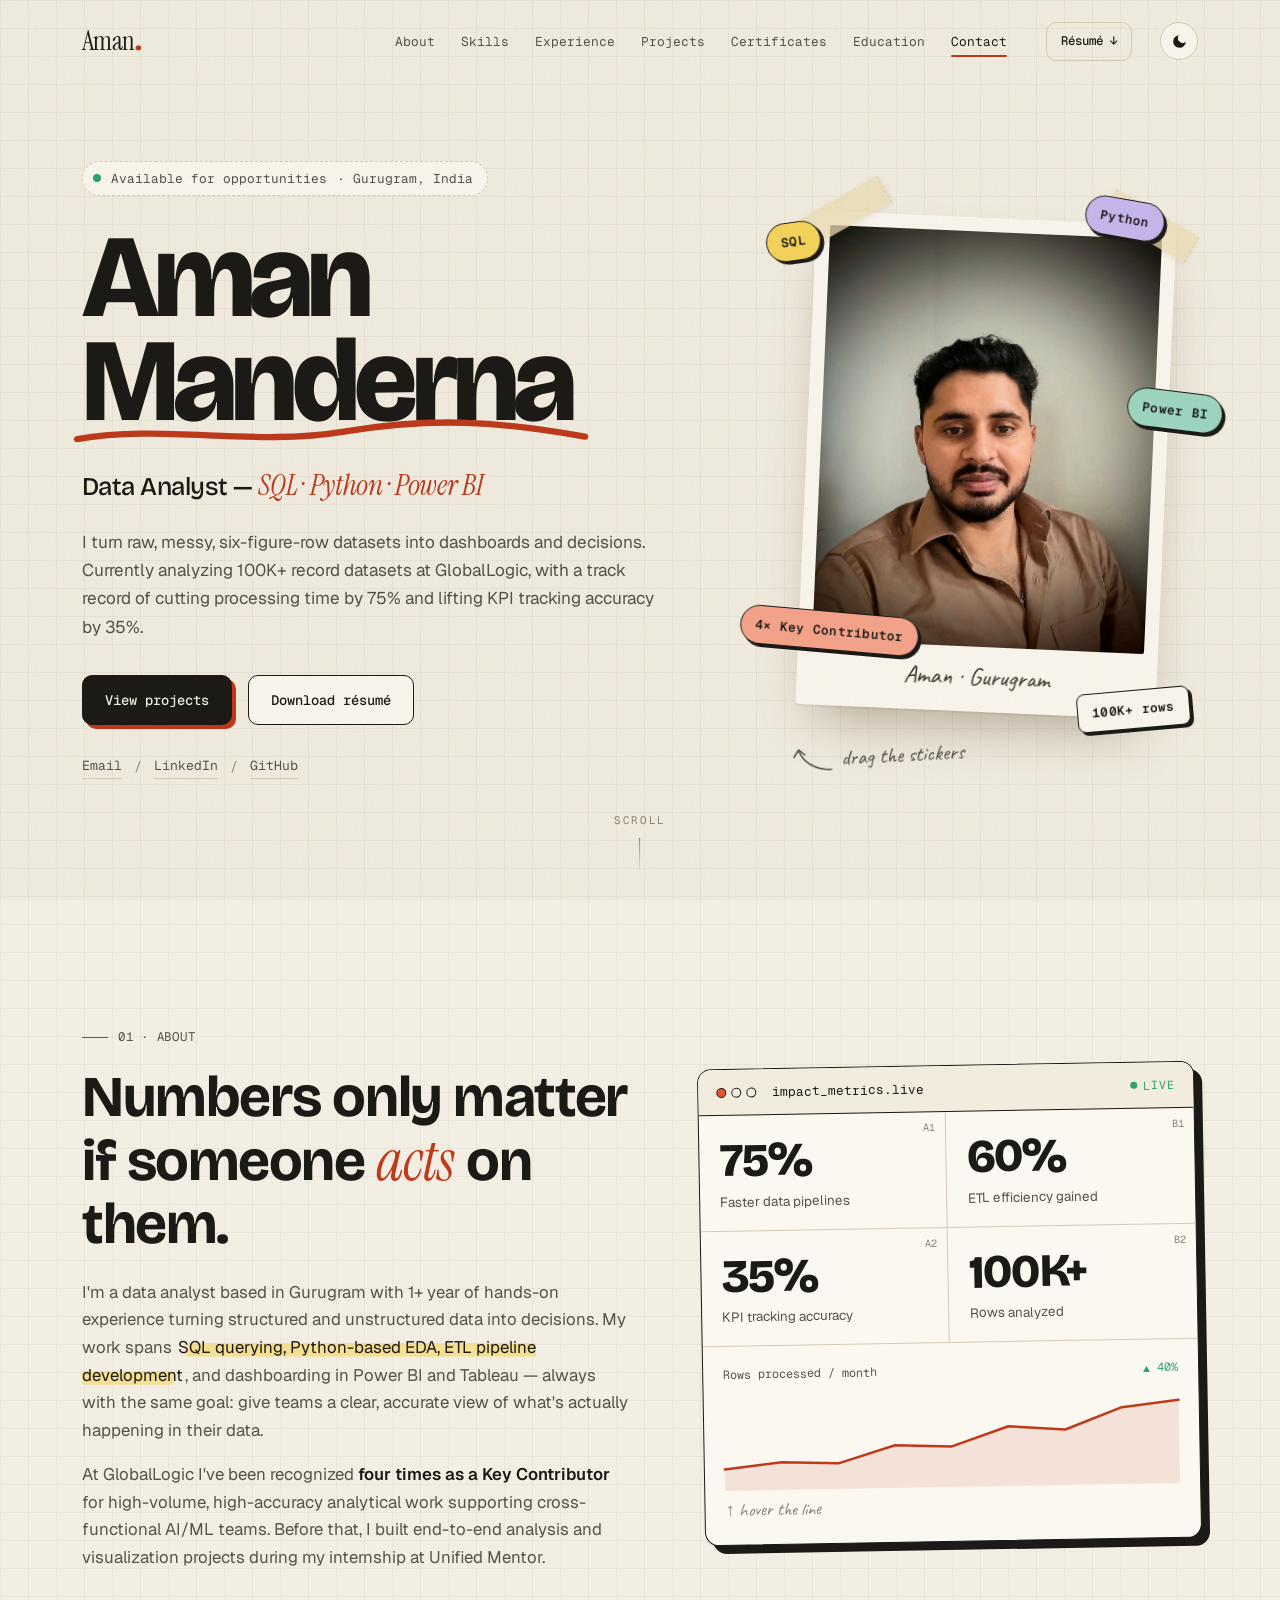
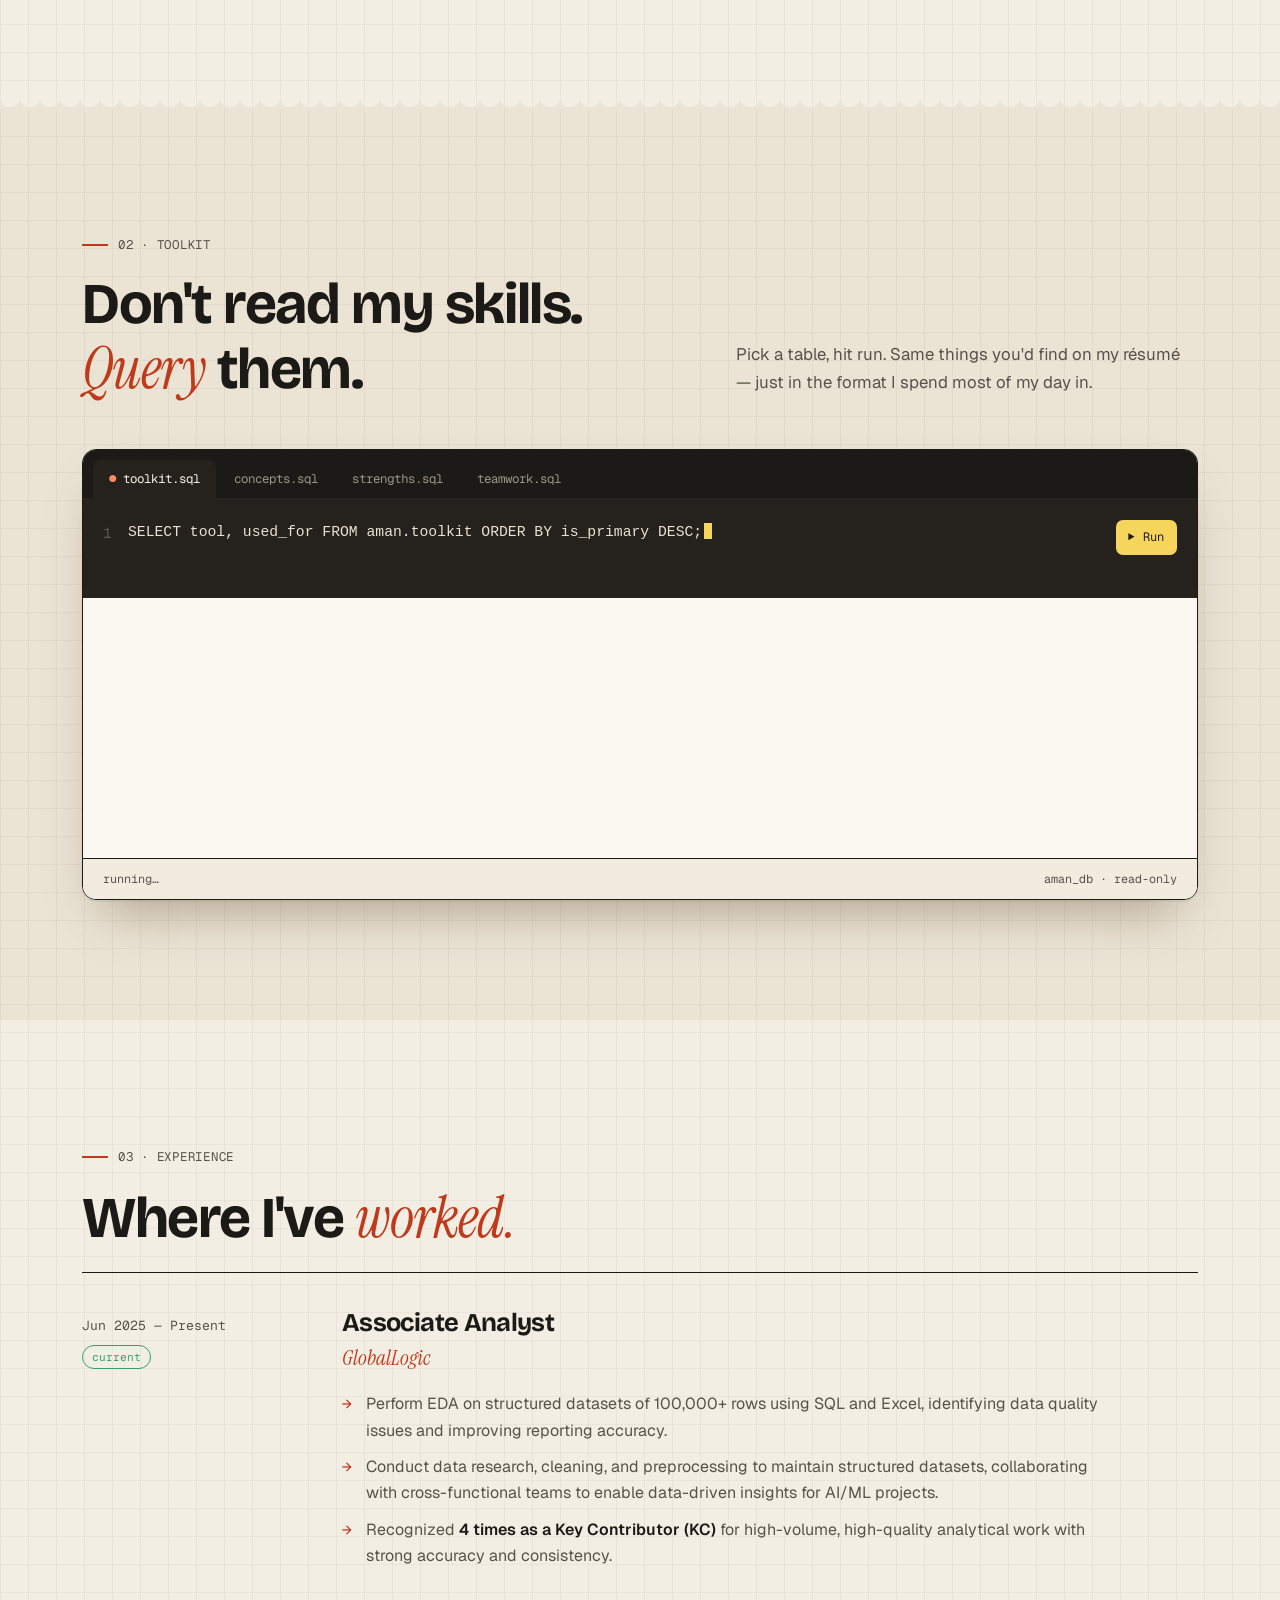
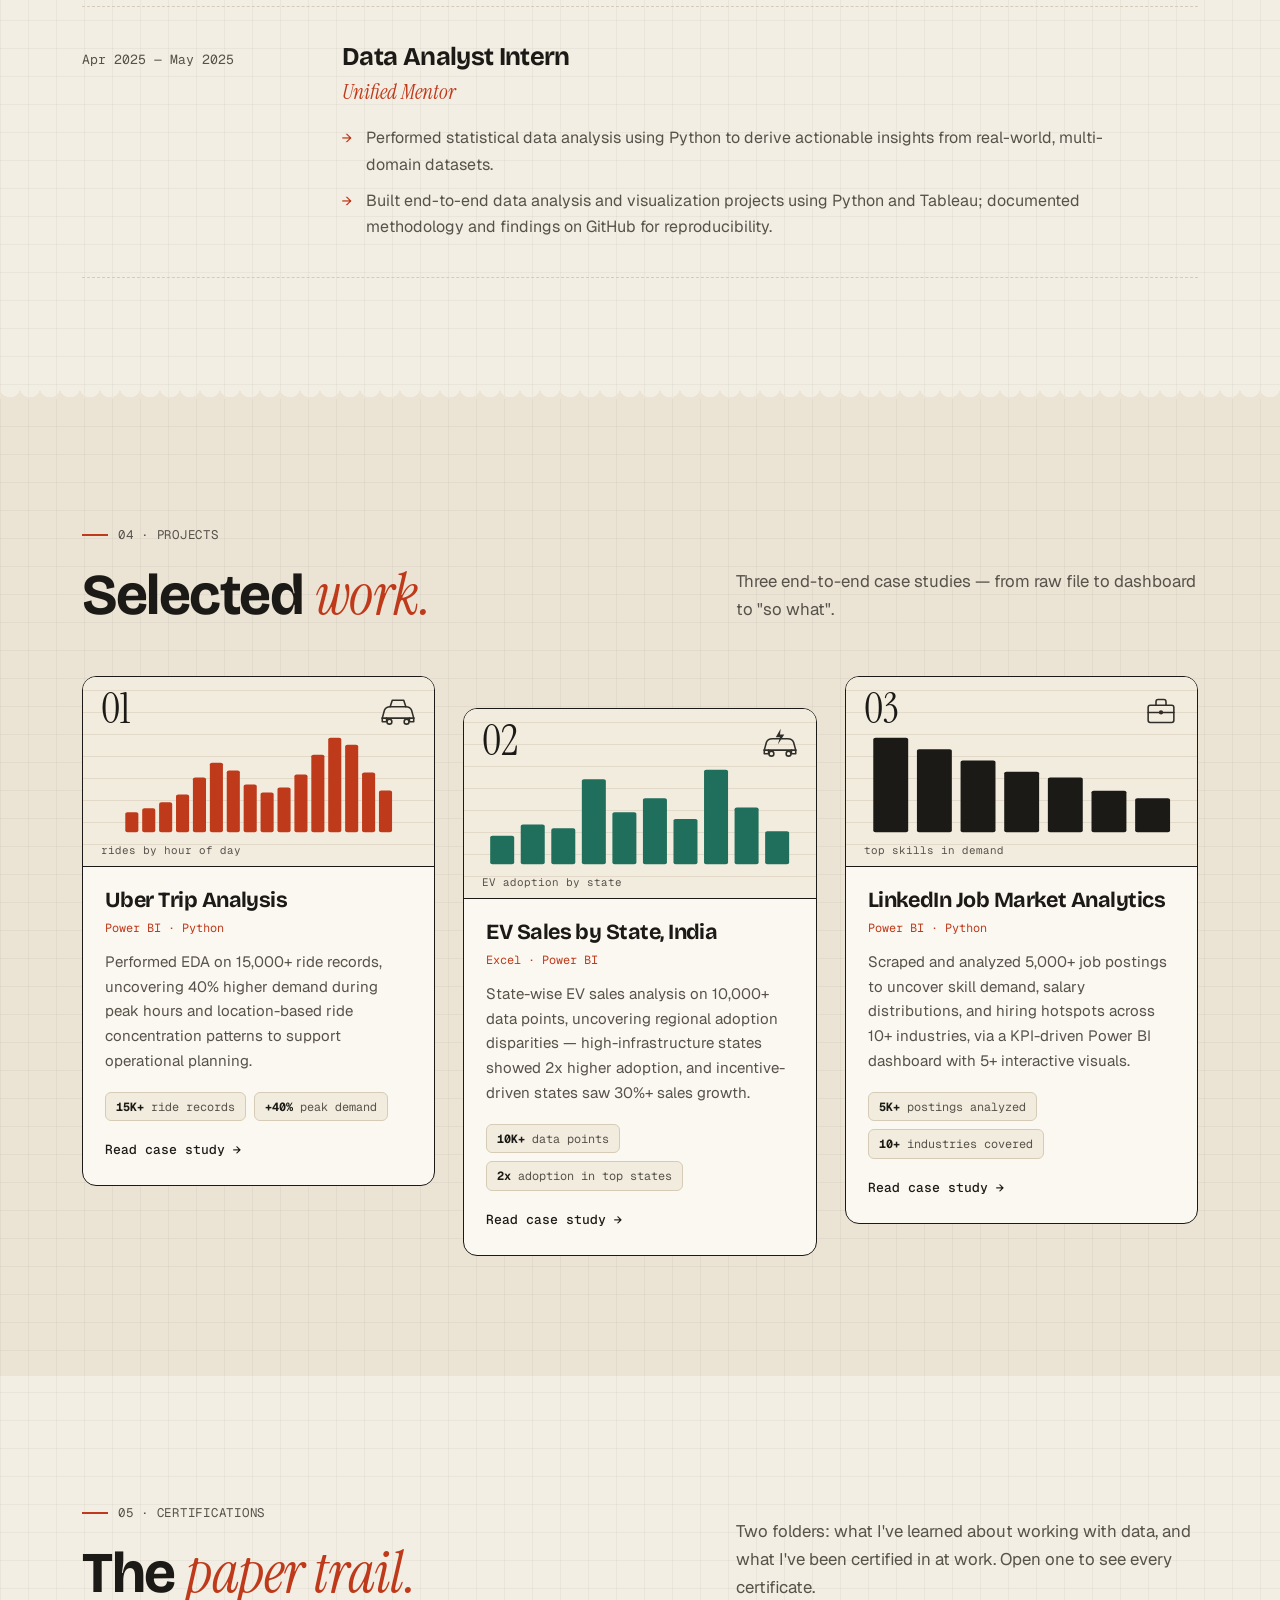
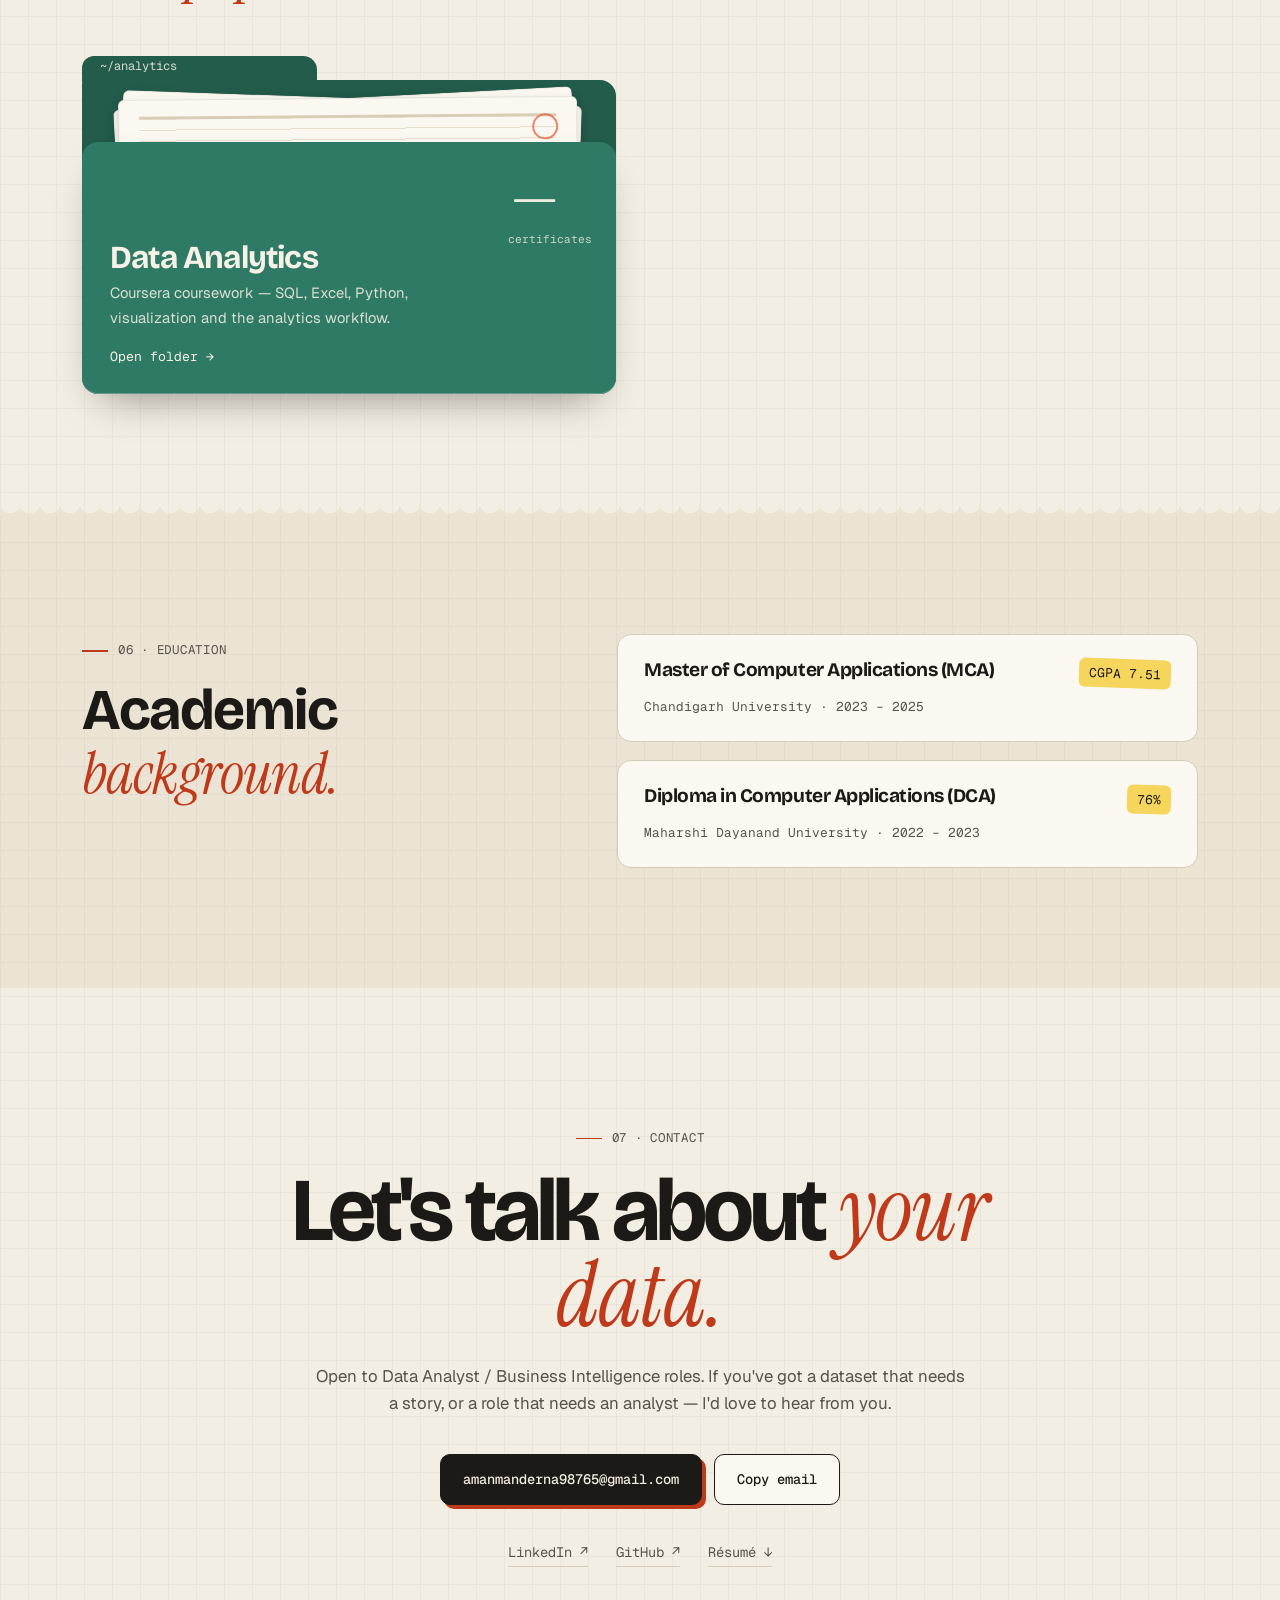
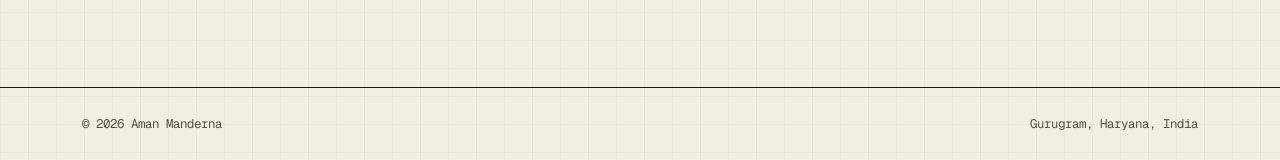
==== commit 514740d4: "Update index.html" ====
--- a/index.html
+++ b/index.html
@@ -1,11 +1,7 @@
 <!DOCTYPE html>
 <html lang="en">
 <head>
-<script>
-  (function(){
-    try{ if(localStorage.getItem('aman-theme') === 'dark'){ document.documentElement.setAttribute('data-theme', 'dark'); } }catch(e){}
-  })();
-</script>
+<script src="theme.js"></script>
 <meta charset="UTF-8">
 <meta name="viewport" content="width=device-width, initial-scale=1.0">
 <title>Aman Manderna — Data Analyst</title>
@@ -426,7 +422,7 @@
         </div>
       </a>
 
-      <a href="certificates-corporate.html" class="folder corporate" aria-label="Open Organisation and Corporate certifications">
+     <!-- <a href="certificates-corporate.html" class="folder corporate" aria-label="Open Organisation and Corporate certifications">
         <span class="folder-tab-label">~/corporate</span>
         <div class="folder-back"></div>
         <div class="folder-papers" aria-hidden="true"><span></span><span></span><span></span></div>
@@ -436,7 +432,7 @@
           <p>GlobalLogic — data security, device security, cyber security, POSH and Six Sigma.</p>
           <span class="folder-cta">Open folder <span class="arr">→</span></span>
         </div>
-      </a>
+      </a> -->
     </div>
   </div>
 </section>
